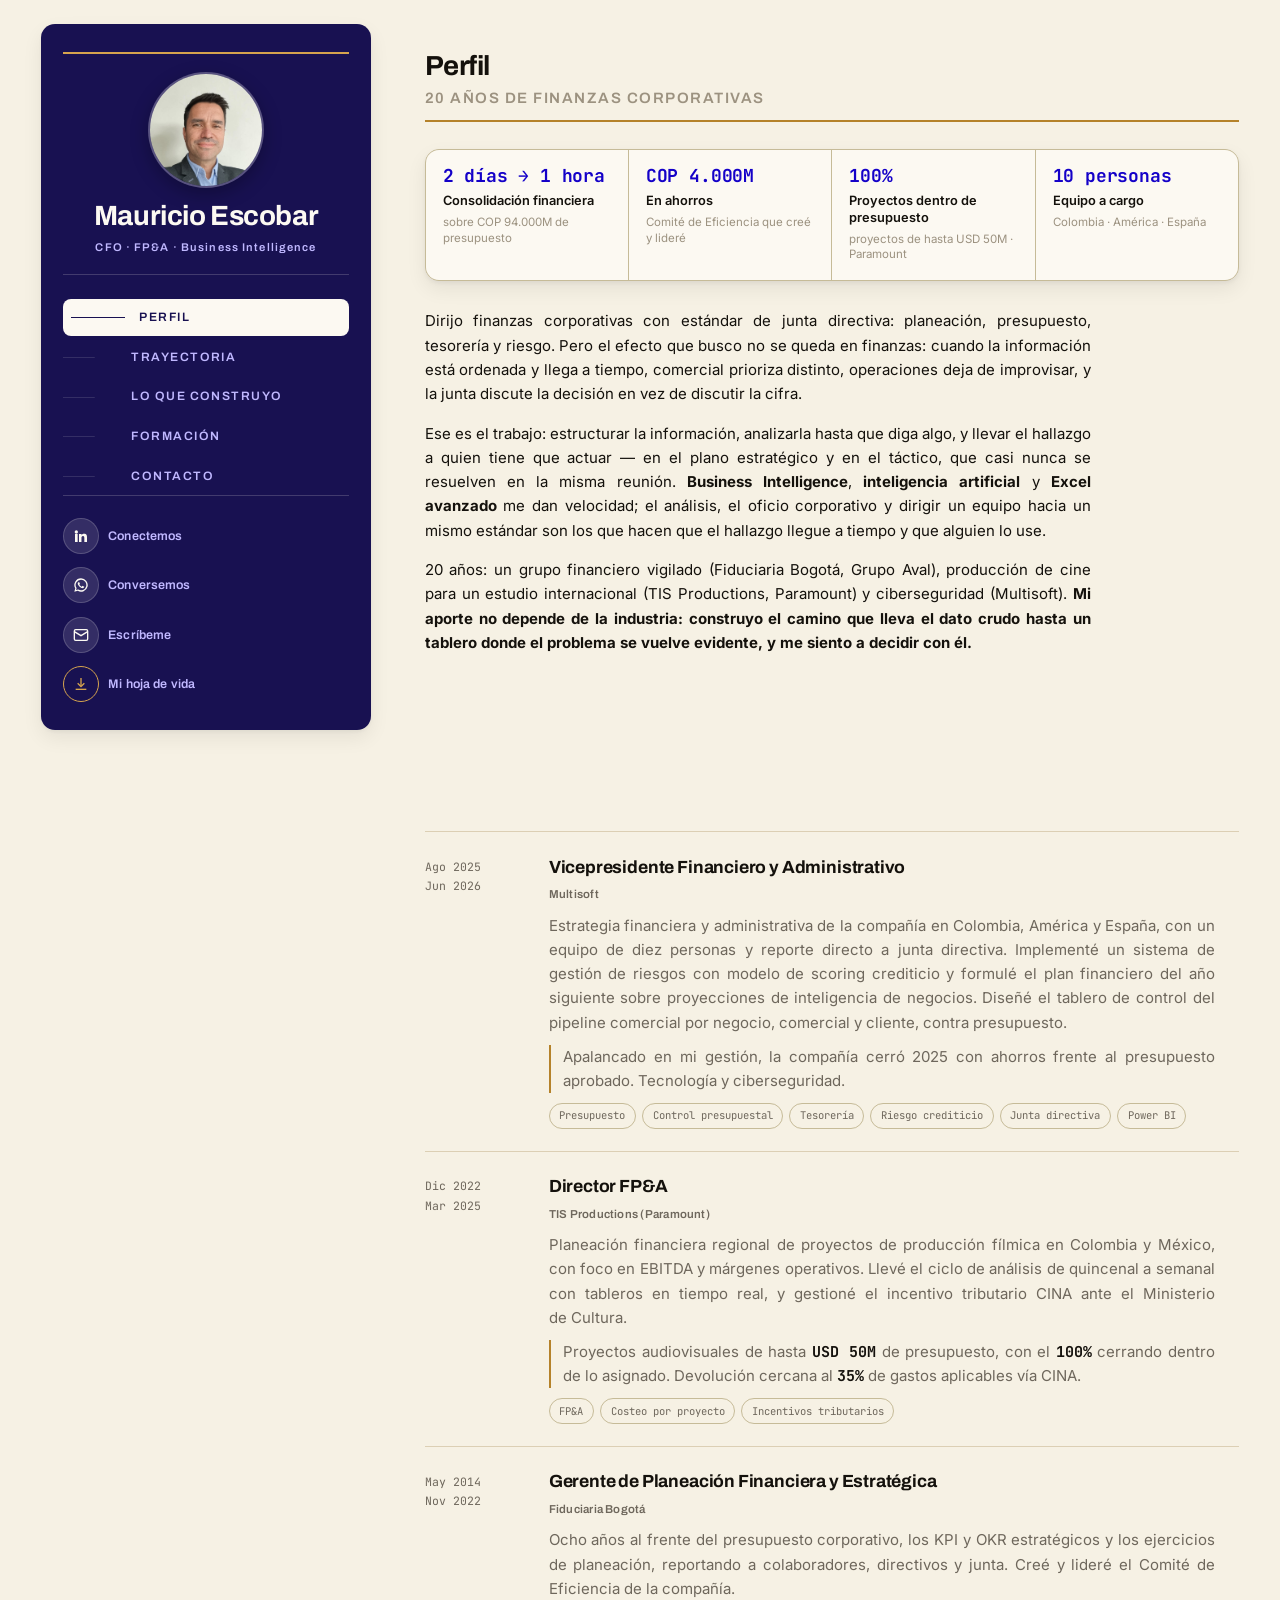
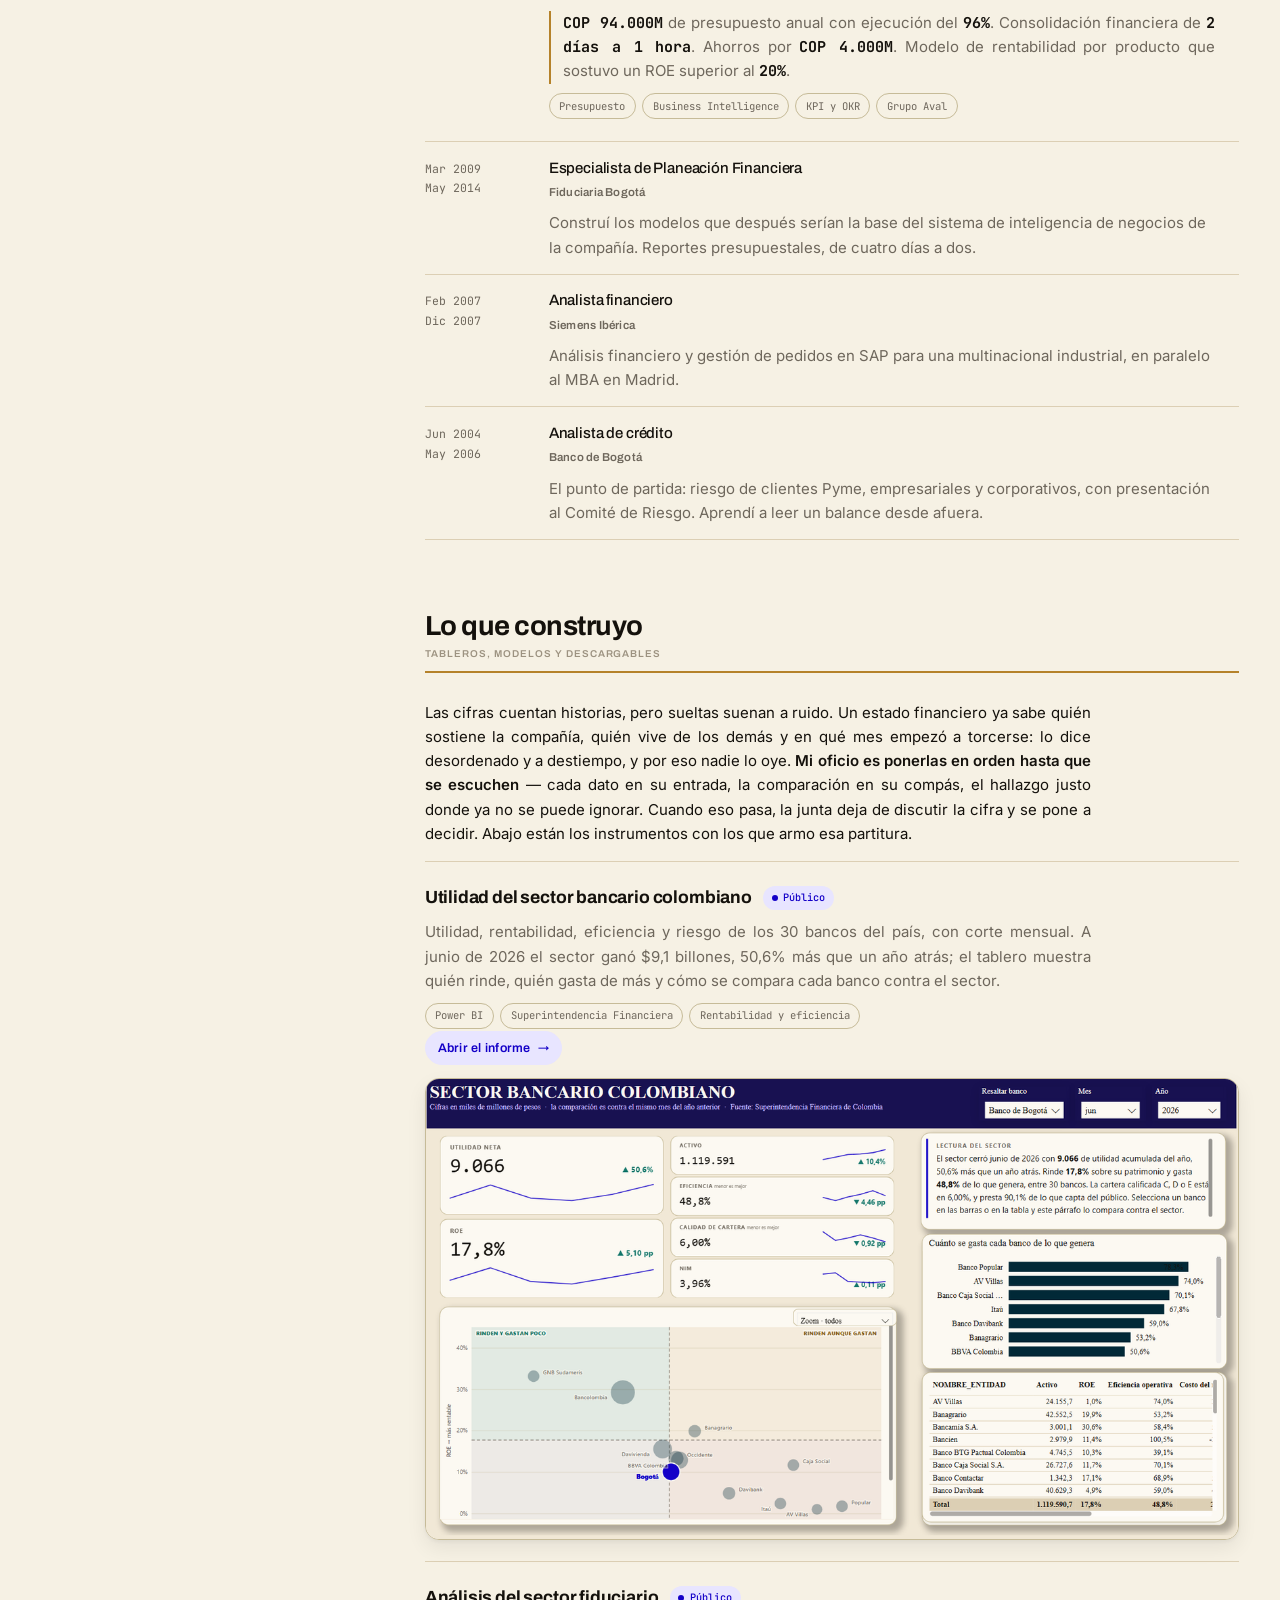
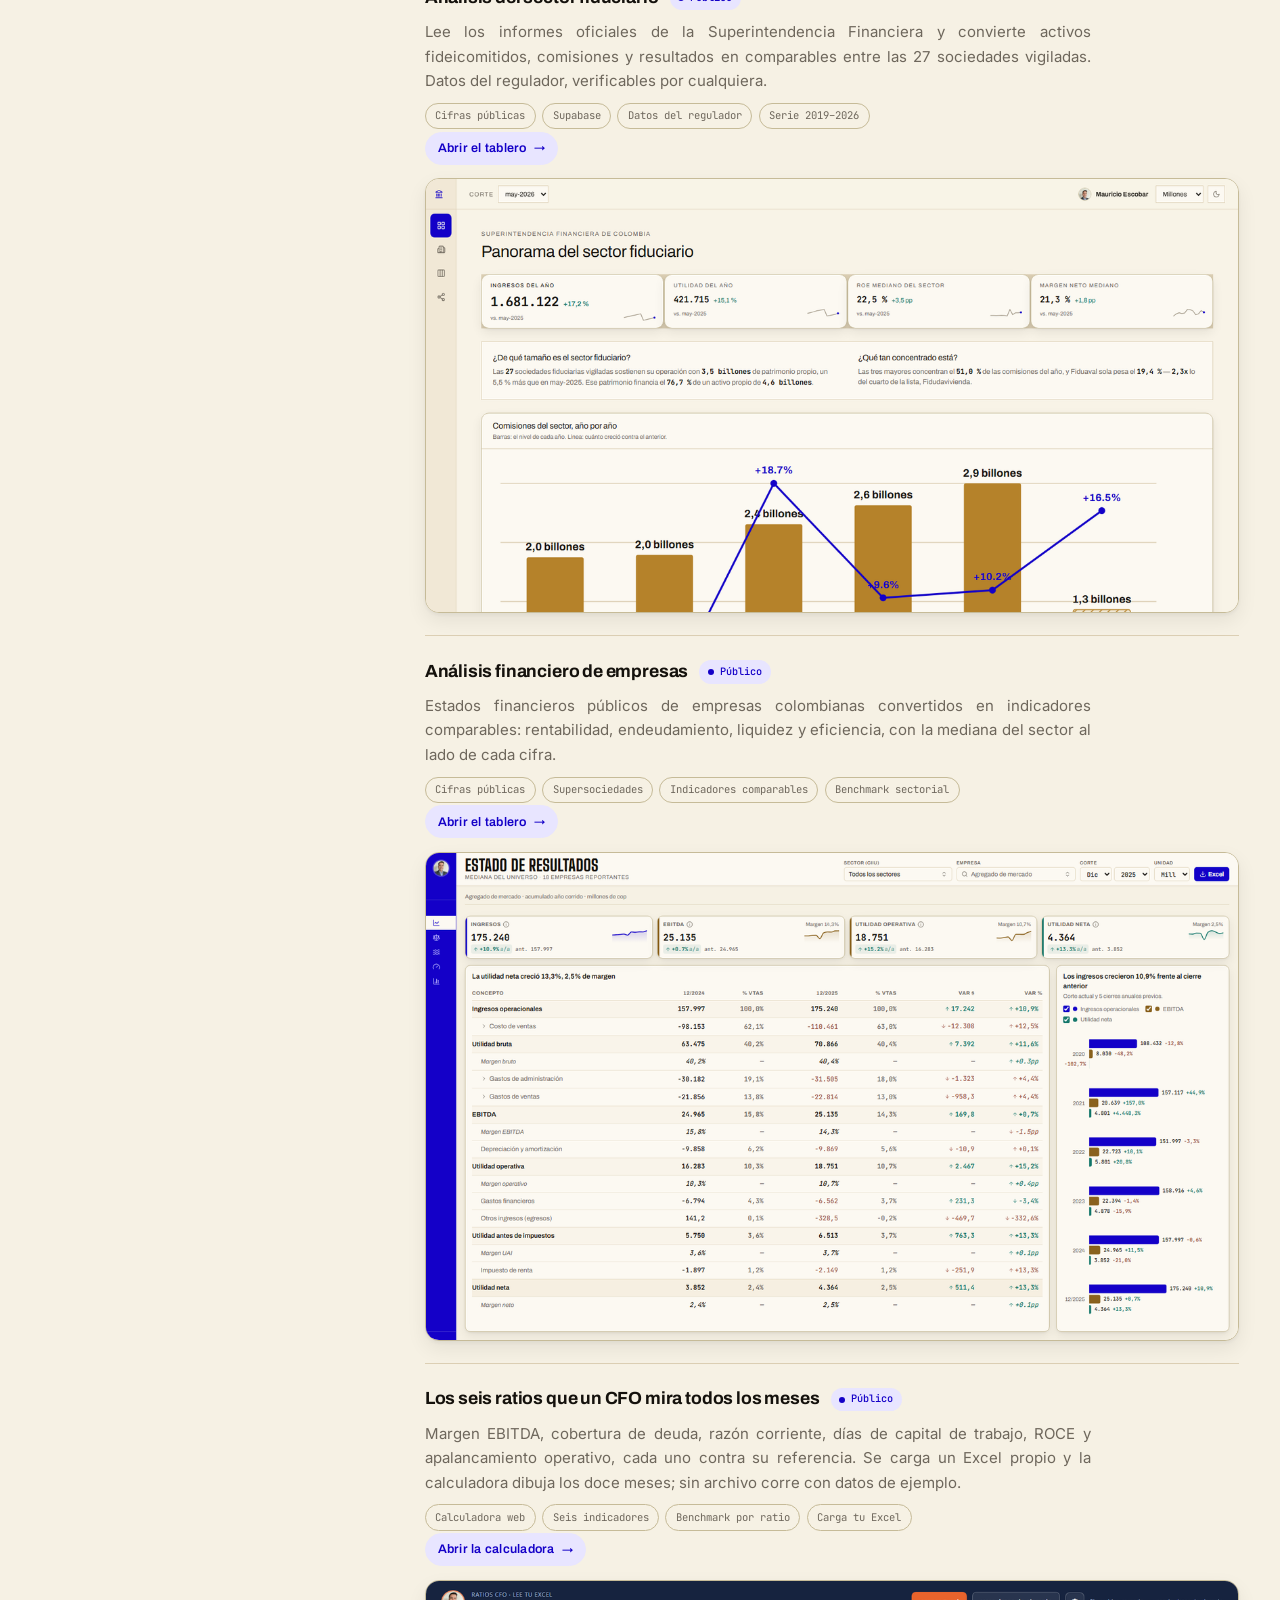
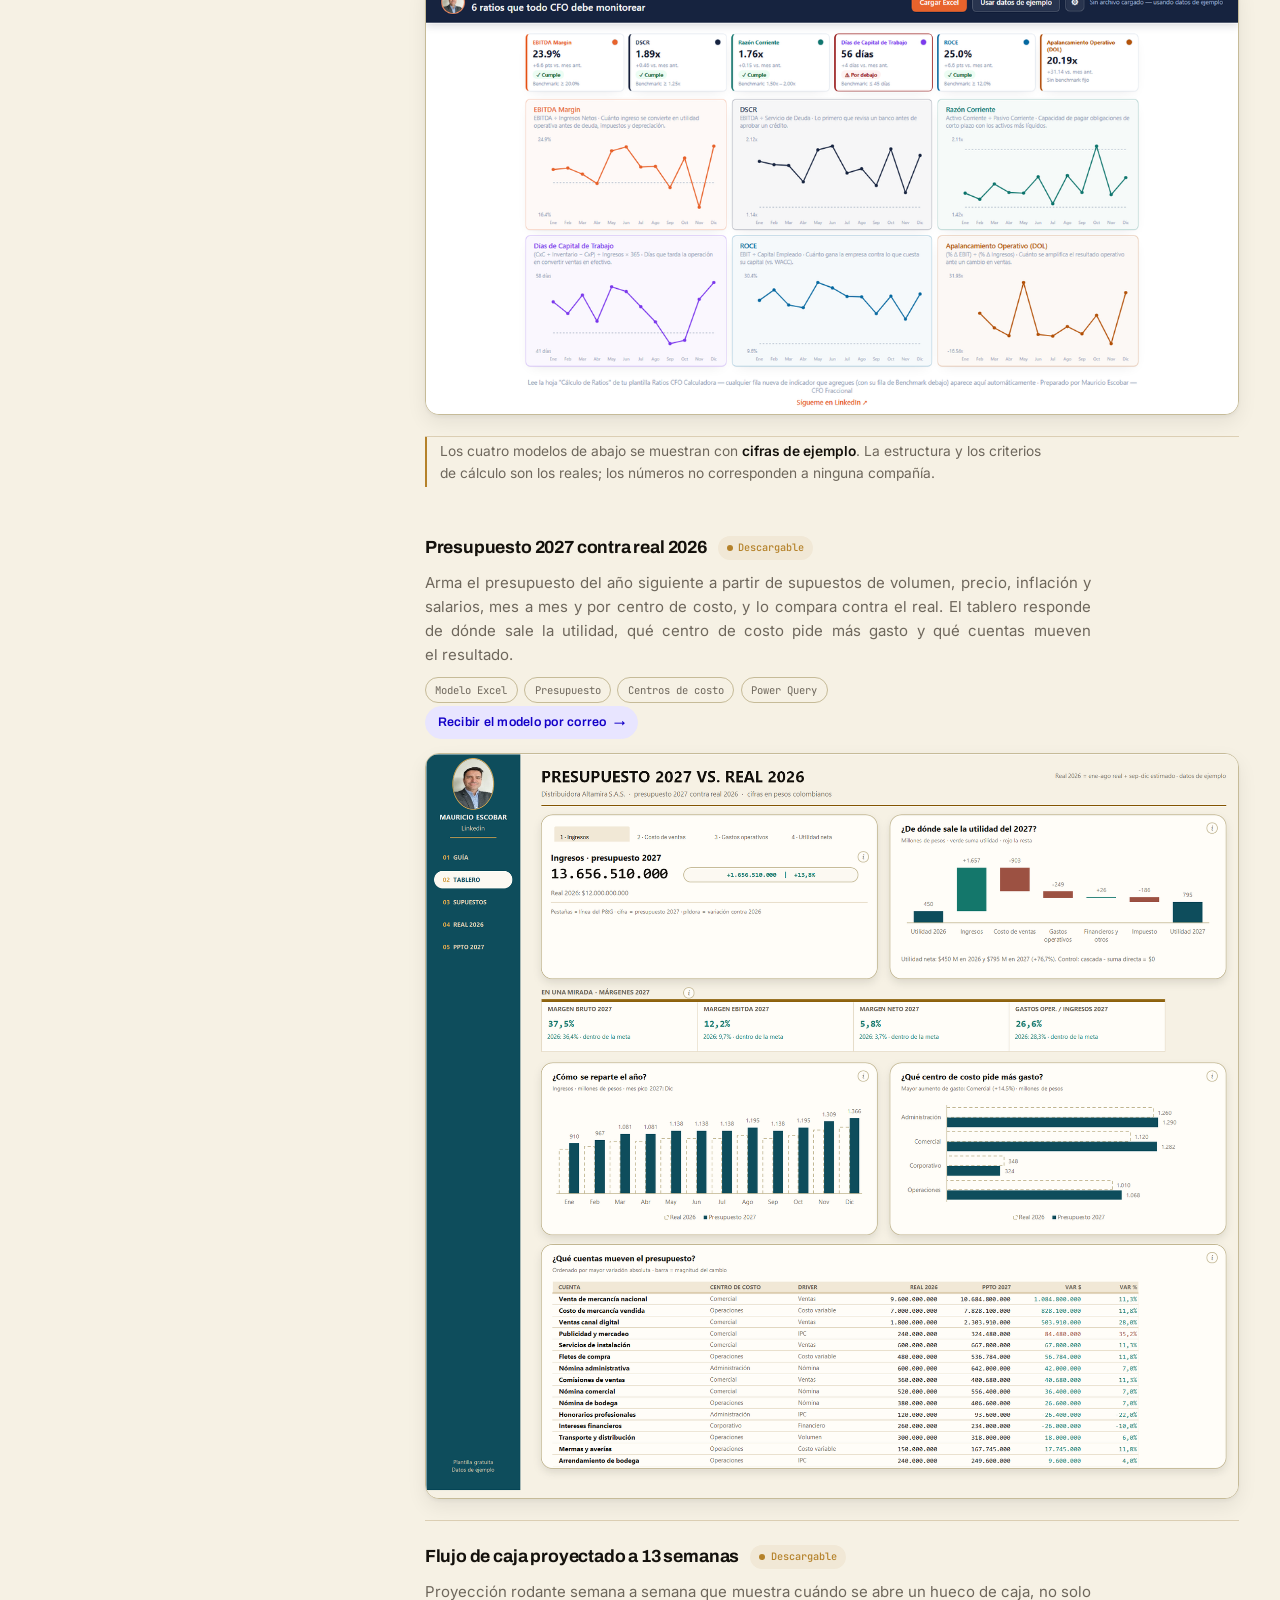
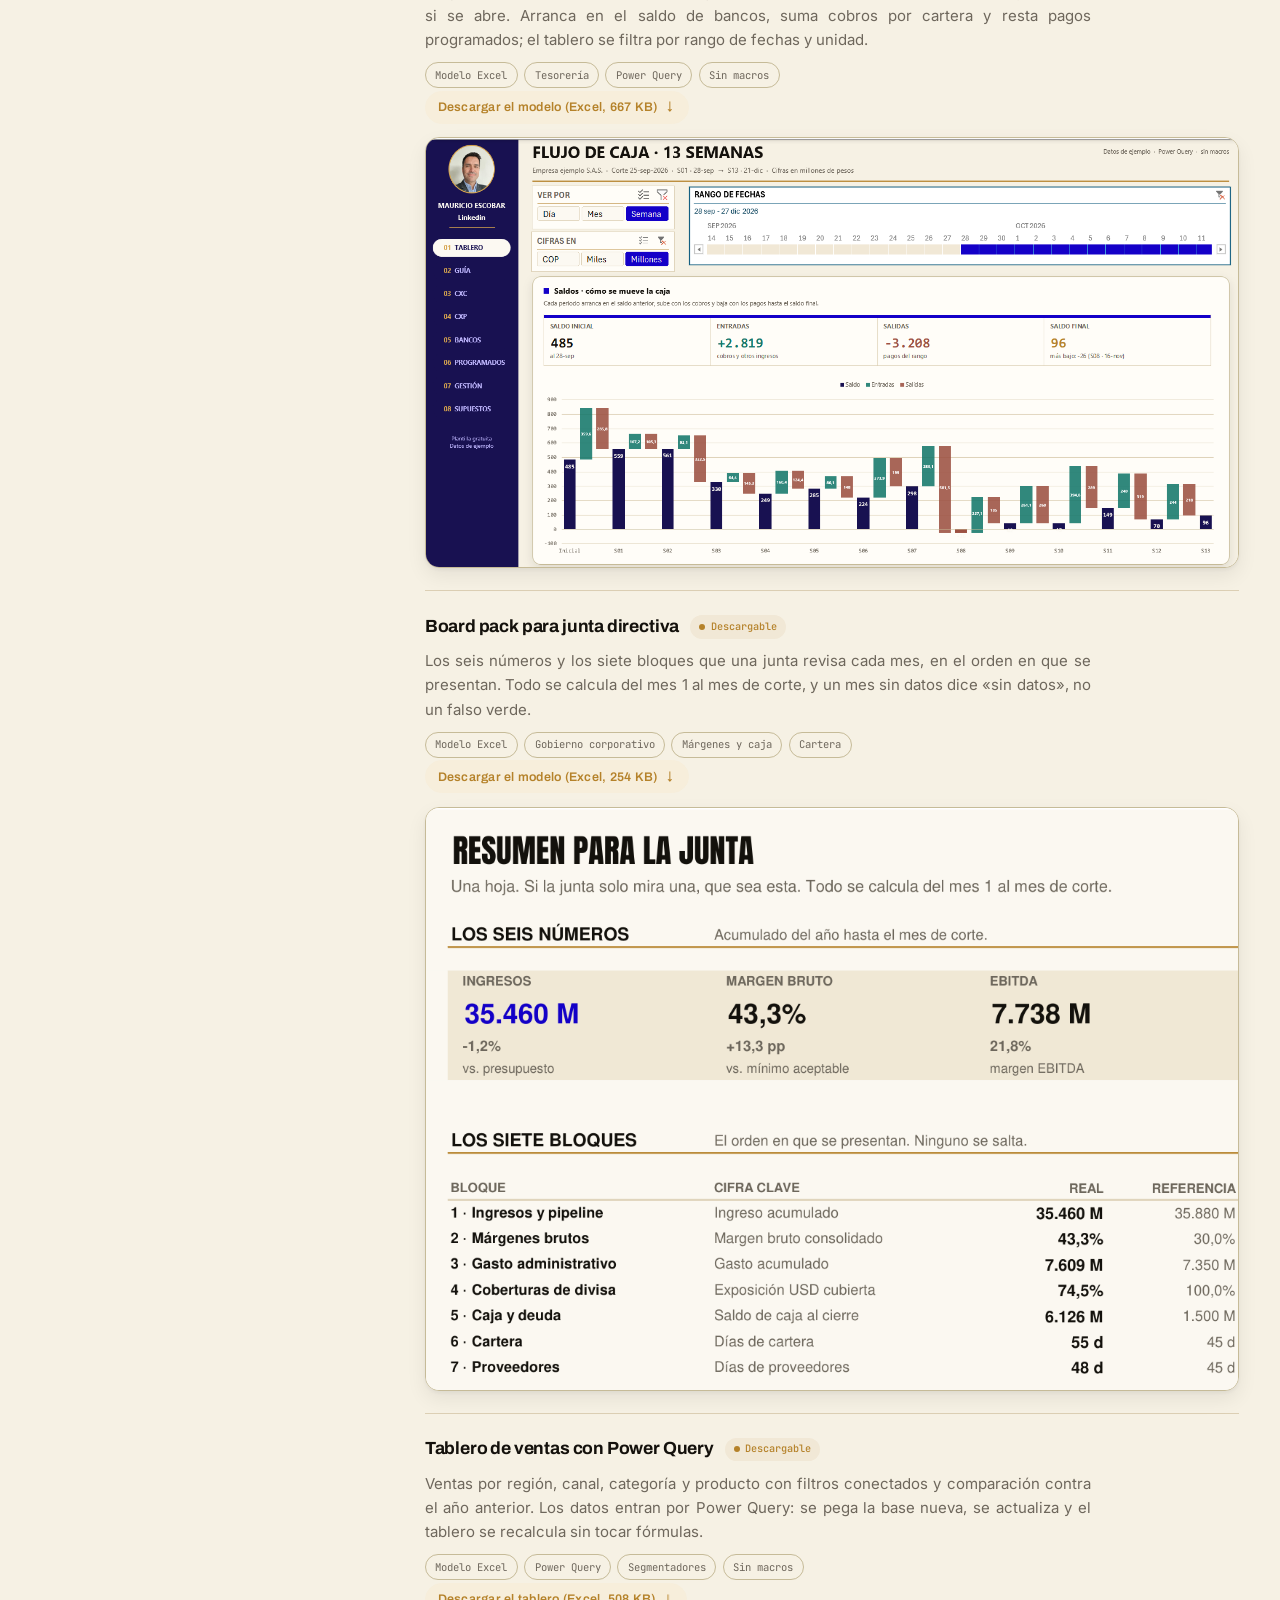
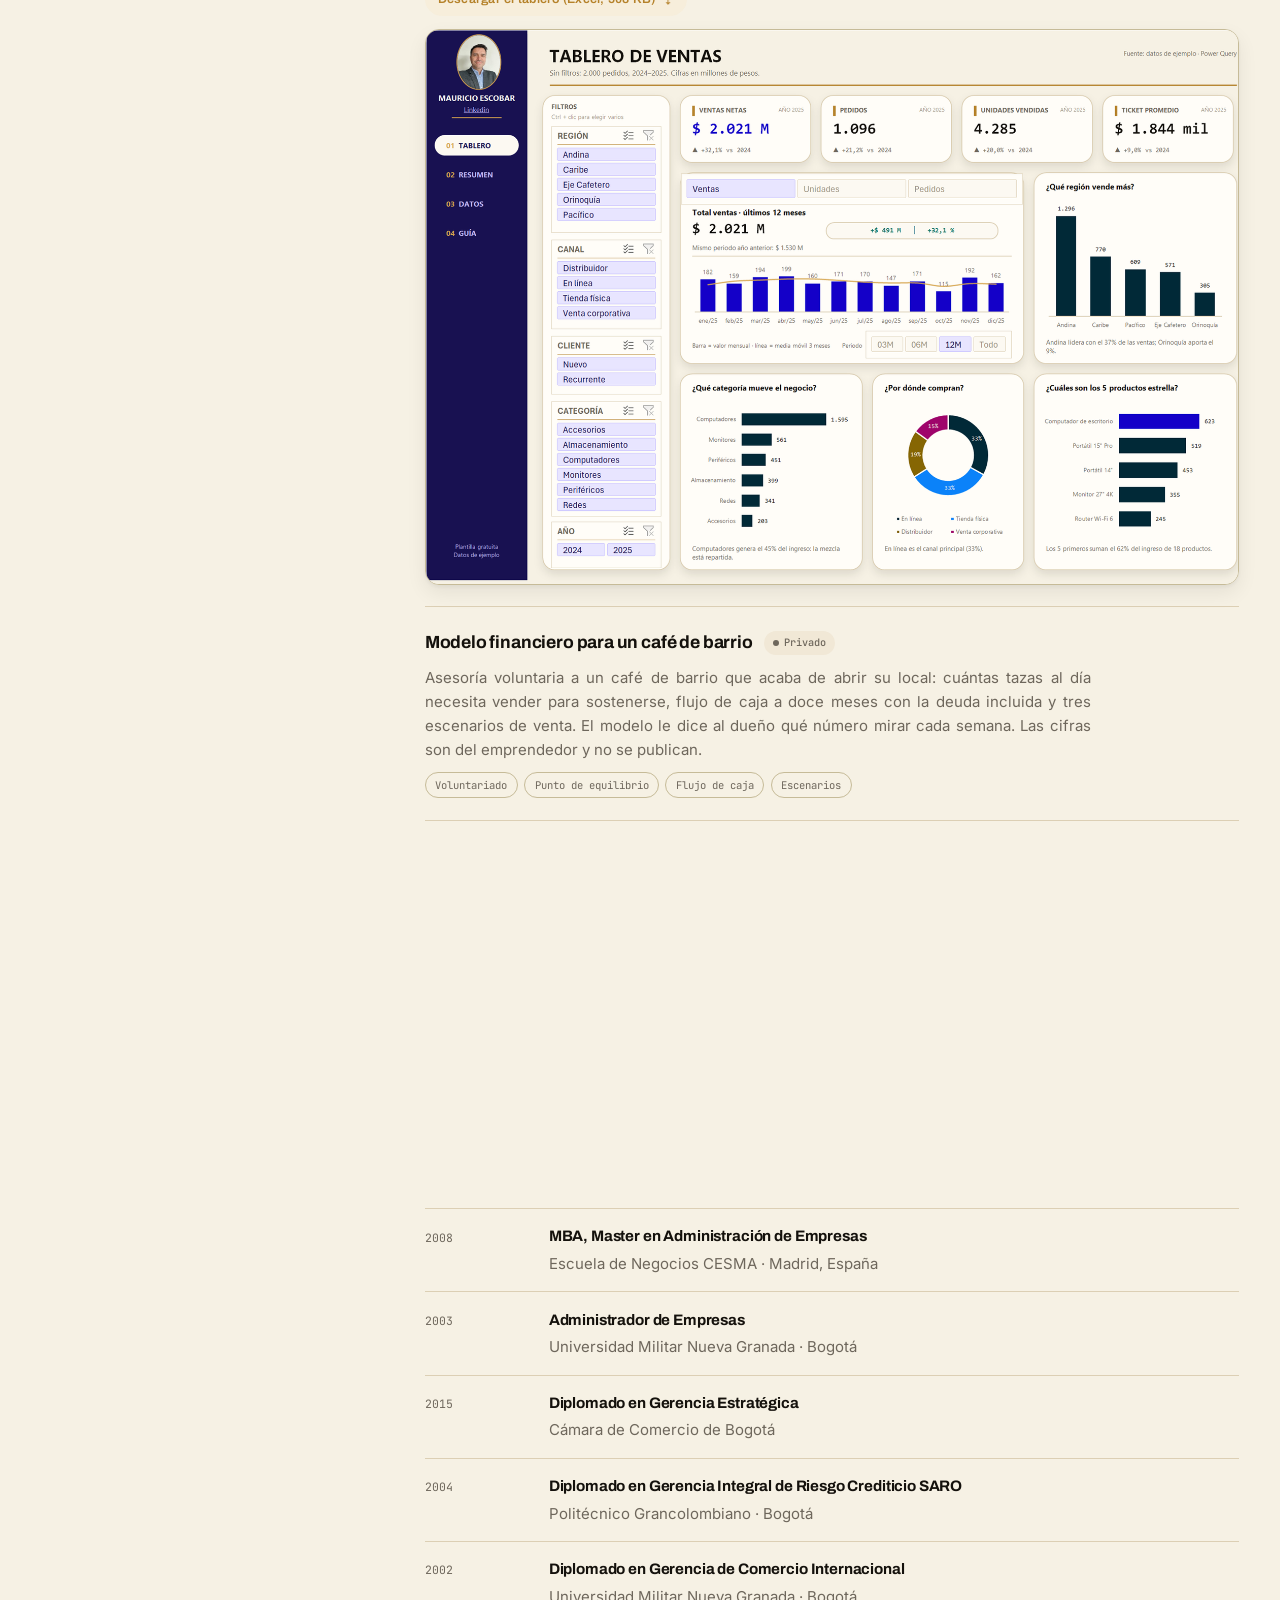
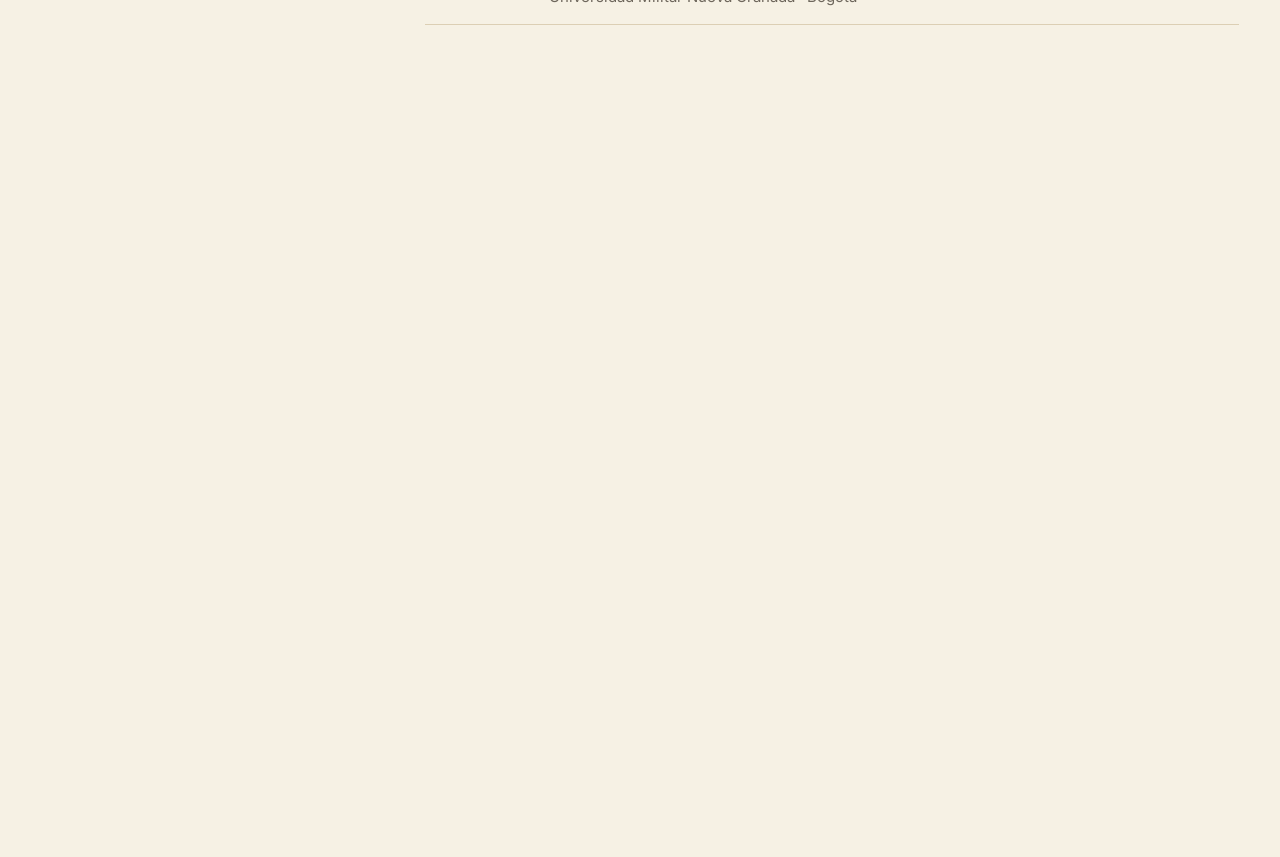
==== index.html @ 239100a0 "Publicar sitio personal Co-Authored-By: Claude Opus 5.5 <noreply@anthropic.com>" ====
<!DOCTYPE html>
<html lang="es">
<head>
<script>document.documentElement.className+=" js";</script>
<meta charset="UTF-8">
<meta name="viewport" content="width=device-width, initial-scale=1.0">
<script>
/* La landing SIEMPRE abre por el inicio. Chrome restaura la posicion de scroll
   al recargar o al volver atras, asi que un visitante que ya habia bajado
   reaparecia en Contacto creyendo que esa era la portada. Solo se respeta el
   destino cuando el propio enlace trae ancla (#trayectoria, #contacto...). */
if ('scrollRestoration' in history) history.scrollRestoration = 'manual';
if (!location.hash) window.addEventListener('load', function(){ window.scrollTo(0, 0); });
</script>
<title>Mauricio Escobar. Finanzas corporativas con estándar de junta directiva</title>
<meta name="description" content="20 años dirigiendo finanzas corporativas en Grupo Aval, Paramount y ciberseguridad. Modelos financieros y sistemas de información que hacen que el número llegue a tiempo.">

<meta property="og:title" content="Mauricio Escobar. Finanzas corporativas con estándar de junta directiva">
<meta property="og:description" content="Modelos financieros y sistemas de información que hacen que el número llegue a tiempo y se pueda creer.">
<meta property="og:image" content="assets/img/mauricio-escobar.jpg">
<meta property="og:type" content="website">

<link rel="icon" href="assets/img/favicon.svg" type="image/svg+xml">
<link rel="preconnect" href="https://fonts.googleapis.com">
<link rel="preconnect" href="https://fonts.gstatic.com" crossorigin>
<link rel="stylesheet" href="https://fonts.googleapis.com/css2?family=Archivo:wght@400;500;600;700&family=Inter:wght@400;500;600&family=JetBrains+Mono:wght@400;500;700&display=swap">
<link rel="stylesheet" href="css/home.css?v=53834d32">
</head>
<body>
<div class="shell" lang="es">

<aside class="sidebar">
  <div>
    <div class="letterhead">
      <div class="namerow">
        <div class="portrait"><img src="assets/img/mauricio-escobar.jpg" alt="Mauricio Escobar"></div>
        <div>
          <h1>Mauricio Escobar</h1>
          <p class="role">CFO · FP&amp;A · Business Intelligence</p>
        </div>
      </div>
      <p class="bio">20 años ordenando la información financiera de compañías grandes.
      Hoy la pongo al servicio de juntas que tienen que decidir.</p>
    </div>

    <nav class="jump" aria-label="Secciones">
      <ul>
        <li><a href="#perfil"><span class="rail"></span>Perfil</a></li>
        <li><a href="#trayectoria"><span class="rail"></span>Trayectoria</a></li>
        <li><a href="#construyo"><span class="rail"></span>Lo que construyo</a></li>
        <li><a href="#formacion"><span class="rail"></span>Formación</a></li>
        <li><a href="#contacto"><span class="rail"></span>Contacto</a></li>
      </ul>
    </nav>
  </div>

  <div class="actions">
    <div class="actions-row">
      <a class="act" href="https://www.linkedin.com/in/mauricio-escobar-bernales/" target="_blank" rel="noopener">
        <span class="ic"><svg viewBox="0 0 24 24" fill="currentColor" aria-hidden="true"><path d="M4.98 3.5a2.5 2.5 0 1 1 0 5 2.5 2.5 0 0 1 0-5zM3 9h4v12H3zM9 9h3.8v1.7h.05c.53-.95 1.83-1.95 3.76-1.95C20.6 8.75 21 11.2 21 14.4V21h-4v-5.9c0-1.4-.03-3.2-2-3.2s-2.3 1.5-2.3 3.1V21H9z"/></svg></span>
        Conectemos
      </a>
      <a class="act" href="https://wa.me/573005422702?text=Hola%20Mauricio%2C%20vi%20tu%20sitio%20y%20quiero%20conversar" target="_blank" rel="noopener">
        <span class="ic"><svg viewBox="0 0 24 24" fill="currentColor" aria-hidden="true"><path d="M12 2a10 10 0 0 0-8.6 15.05L2 22l5.1-1.33A10 10 0 1 0 12 2zm0 2a8 8 0 1 1-4.1 14.86l-.3-.18-3 .78.8-2.92-.2-.31A8 8 0 0 1 12 4zm4.3 10.1c-.24-.12-1.4-.7-1.62-.78-.22-.08-.38-.12-.54.12s-.62.78-.76.94-.28.18-.52.06a6.5 6.5 0 0 1-1.92-1.18 7.2 7.2 0 0 1-1.32-1.65c-.14-.24 0-.37.1-.49s.24-.28.36-.42a1.6 1.6 0 0 0 .24-.4.44.44 0 0 0 0-.42c-.06-.12-.54-1.3-.74-1.78s-.4-.4-.54-.41h-.46a.88.88 0 0 0-.64.3 2.68 2.68 0 0 0-.84 2 4.66 4.66 0 0 0 .98 2.46 10.66 10.66 0 0 0 4.08 3.6c.57.25 1.02.4 1.37.5a3.28 3.28 0 0 0 1.5.1 2.46 2.46 0 0 0 1.6-1.14 2 2 0 0 0 .14-1.13c-.06-.1-.22-.16-.46-.28z"/></svg></span>
        Conversemos
      </a>
      <a class="act" href="mailto:hugomauricioescobar@gmail.com">
        <span class="ic"><svg viewBox="0 0 24 24" fill="none" stroke="currentColor" stroke-width="2" aria-hidden="true"><rect x="2" y="4" width="20" height="16" rx="2"/><path d="m2 7 10 6 10-6"/></svg></span>
        Escríbeme
      </a>
      <a class="act act-cv" href="assets/Mauricio-Escobar-Bernales-CV.pdf" download>
        <span class="ic"><svg viewBox="0 0 24 24" fill="none" stroke="currentColor" stroke-width="2" aria-hidden="true"><path d="M12 3v12"/><path d="m7 11 5 5 5-5"/><path d="M4 20h16"/></svg></span>
        Mi hoja de vida
      </a>
    </div>
  </div>
</aside>

<main>

<section id="perfil">
  <div class="sec-head">
    <div class="sec-texto"><h2>Perfil</h2><p class="sec-sub">20 años de finanzas corporativas</p></div>
  </div>
  <div class="figures">
    <div><b>2 días → 1 hora</b><span>Consolidación financiera</span><em>sobre COP 94.000M de presupuesto</em></div>
    <div><b>COP 4.000M</b><span>En ahorros</span><em>Comité de Eficiencia que creé y lideré</em></div>
    <div><b>100%</b><span>Proyectos dentro de presupuesto</span><em>proyectos de hasta USD 50M · Paramount</em></div>
    <div><b>10 personas</b><span>Equipo a cargo</span><em>Colombia · América · España</em></div>
  </div>
  <p class="lede">Dirijo finanzas corporativas con estándar de junta directiva: planeación, presupuesto,
  tesorería y riesgo. Pero el efecto que busco no se queda en finanzas: cuando la información está
  ordenada y llega a tiempo, comercial prioriza distinto, operaciones deja de improvisar, y la junta
  discute la decisión en vez de discutir la cifra.</p>
  <p>Ese es el trabajo: estructurar la información, analizarla hasta que diga algo, y llevar el
  hallazgo a quien tiene que actuar — en el plano estratégico y en el táctico, que casi nunca se
  resuelven en la misma reunión. <strong>Business Intelligence</strong>, <strong>inteligencia
  artificial</strong> y <strong>Excel avanzado</strong> me dan velocidad; el análisis, el oficio
  corporativo y dirigir un equipo hacia un mismo estándar son los que hacen que el hallazgo llegue a
  tiempo y que alguien lo use.</p>
  <p>20 años: un grupo financiero vigilado (Fiduciaria Bogotá, Grupo Aval), producción de
  cine para un estudio internacional (TIS Productions, Paramount) y ciberseguridad (Multisoft).
  <strong>Mi aporte no depende de la industria: construyo el camino que lleva el dato crudo hasta un
  tablero donde el problema se vuelve evidente, y me siento a decidir con él.</strong></p>
</section>

<section id="trayectoria">
  <div class="sec-head">
    <div class="sec-texto"><h2>Trayectoria</h2><p class="sec-sub">De analista de crédito a vicepresidente</p></div>
  </div>
  <div class="ledger">

    <div class="row">
      <div class="when">Ago 2025<br>Jun 2026</div>
      <div>
        <h3>Vicepresidente Financiero y Administrativo</h3>
        <p class="org">Multisoft</p>
        <p>Estrategia financiera y administrativa de la compañía en Colombia, América y España, con un
        equipo de diez personas y reporte directo a junta directiva. Implementé un sistema de gestión de
        riesgos con modelo de scoring crediticio y formulé el plan financiero del año siguiente sobre
        proyecciones de inteligencia de negocios. Diseñé el tablero de control del pipeline comercial
        por negocio, comercial y cliente, contra presupuesto.</p>
        <p class="win">Apalancado en mi gestión, la compañía cerró 2025 con ahorros frente al presupuesto
        aprobado. Tecnología y ciberseguridad.</p>
        <div class="tags"><span class="tag">Presupuesto</span><span class="tag">Control presupuestal</span><span class="tag">Tesorería</span><span class="tag">Riesgo crediticio</span><span class="tag">Junta directiva</span><span class="tag">Power BI</span></div>
      </div>
    </div>

    <div class="row">
      <div class="when">Dic 2022<br>Mar 2025</div>
      <div>
        <h3>Director FP&amp;A</h3>
        <p class="org">TIS Productions (Paramount)</p>
        <p>Planeación financiera regional de proyectos de producción fílmica en Colombia y México, con foco
        en EBITDA y márgenes operativos. Llevé el ciclo de análisis de quincenal a semanal con tableros en
        tiempo real, y gestioné el incentivo tributario CINA ante el Ministerio de Cultura.</p>
        <p class="win">Proyectos audiovisuales de hasta <b>USD 50M</b> de presupuesto, con el <b>100%</b>
        cerrando dentro de lo asignado. Devolución cercana al <b>35%</b> de gastos aplicables vía CINA.</p>
        <div class="tags"><span class="tag">FP&amp;A</span><span class="tag">Costeo por proyecto</span><span class="tag">Incentivos tributarios</span></div>
      </div>
    </div>

    <div class="row">
      <div class="when">May 2014<br>Nov 2022</div>
      <div>
        <h3>Gerente de Planeación Financiera y Estratégica</h3>
        <p class="org">Fiduciaria Bogotá</p>
        <p>Ocho años al frente del presupuesto corporativo, los KPI y OKR estratégicos y los ejercicios de
        planeación, reportando a colaboradores, directivos y junta. Creé y lideré el Comité de Eficiencia
        de la compañía.</p>
        <p class="win"><b>COP 94.000M</b> de presupuesto anual con ejecución del <b>96%</b>. Consolidación
        financiera de <b>2 días a 1 hora</b>. Ahorros por <b>COP 4.000M</b>. Modelo de rentabilidad por
        producto que sostuvo un ROE superior al <b>20%</b>.</p>
        <div class="tags"><span class="tag">Presupuesto</span><span class="tag">Business Intelligence</span><span class="tag">KPI y OKR</span><span class="tag">Grupo Aval</span></div>
      </div>
    </div>

    <div class="row row-brief">
      <div class="when">Mar 2009<br>May 2014</div>
      <div>
        <h3>Especialista de Planeación Financiera</h3>
        <p class="org">Fiduciaria Bogotá</p>
        <p>Construí los modelos que después serían la base del sistema de inteligencia de negocios de
        la compañía. Reportes presupuestales, de cuatro días a dos.</p>
      </div>
    </div>

    <div class="row row-brief">
      <div class="when">Feb 2007<br>Dic 2007</div>
      <div>
        <h3>Analista financiero</h3>
        <p class="org">Siemens Ibérica</p>
        <p>Análisis financiero y gestión de pedidos en SAP para una multinacional industrial, en
        paralelo al MBA en Madrid.</p>
      </div>
    </div>

    <div class="row row-brief">
      <div class="when">Jun 2004<br>May 2006</div>
      <div>
        <h3>Analista de crédito</h3>
        <p class="org">Banco de Bogotá</p>
        <p>El punto de partida: riesgo de clientes Pyme, empresariales y corporativos, con presentación
        al Comité de Riesgo. Aprendí a leer un balance desde afuera.</p>
      </div>
    </div>

  </div>
</section>

<section id="construyo">
  <div class="sec-head">
    <div class="sec-texto"><h2>Lo que construyo</h2><p class="sec-sub">Tableros, modelos y descargables</p></div>
  </div>
  <p class="lede">Las cifras cuentan historias, pero sueltas suenan a ruido. Un estado financiero ya sabe quién sostiene la compañía, quién vive de los demás y en qué mes empezó a torcerse: lo dice desordenado y a destiempo, y por eso nadie lo oye. <strong>Mi oficio es ponerlas en orden hasta que se escuchen</strong> — cada dato en su entrada, la comparación en su compás, el hallazgo justo donde ya no se puede ignorar. Cuando eso pasa, la junta deja de discutir la cifra y se pone a decidir. Abajo están los instrumentos con los que armo esa partitura.</p>
  <div class="ledger">

    <div class="row row-pieza">
      <div>
        <div class="head-line"><h3>Utilidad del sector bancario colombiano</h3><span class="chip chip-pub">Público</span></div>
        <p>Utilidad, rentabilidad, eficiencia y riesgo de los 30 bancos del país, con corte mensual. A junio de 2026 el sector ganó $9,1 billones, 50,6% más que un año atrás; el tablero muestra quién rinde, quién gasta de más y cómo se compara cada banco contra el sector.</p>
        <div class="tags"><span class="tag">Power BI</span><span class="tag">Superintendencia Financiera</span><span class="tag">Rentabilidad y eficiencia</span></div>
        <a class="abrir" href="https://app.powerbi.com/view?r=eyJrIjoiNDkyMWVmMmUtMjRiNy00Yjc5LWFiZDktYTc0ODIxMDdlMDczIiwidCI6ImQ2NDZkM2E4LTdiMTUtNGI1My05ZDkyLTk4MTVmZDYyNzAyYyIsImMiOjR9&amp;pageName=MEBPortada" target="_blank" rel="noopener">Abrir el informe<span class="flecha" aria-hidden="true">→</span></a>
        <div class="thumb thumb-full"><img src="assets/img/modelos/05-powerbi-bancos-jun2026.png" alt="Informe del sector bancario a junio de 2026: utilidad, ROE, eficiencia, calidad de cartera y cuadrante de rentabilidad contra eficiencia por banco" loading="lazy"></div>
              </div>
    </div>
    <div class="row row-pieza">
      <div>
        <div class="head-line"><h3>Análisis del sector fiduciario</h3><span class="chip chip-pub">Público</span></div>
        <p>Lee los informes oficiales de la Superintendencia Financiera y convierte activos fideicomitidos, comisiones y resultados en comparables entre las 27 sociedades vigiladas. Datos del regulador, verificables por cualquiera.</p>
        <div class="tags"><span class="tag tag-tipo">Cifras públicas</span><span class="tag">Supabase</span><span class="tag">Datos del regulador</span><span class="tag">Serie 2019–2026</span></div>
        <a class="abrir" href="https://mauito-fiduciaria-insight.hugomauricioescobar.workers.dev/" target="_blank" rel="noopener">Abrir el tablero<span class="flecha" aria-hidden="true">→</span></a>
        <div class="thumb thumb-full"><img src="assets/img/modelos/06-fiduciarias.png" alt="Panorama del sector fiduciario: ingresos, utilidad, ROE y comisiones año por año" loading="lazy"></div>
              </div>
    </div>
    <div class="row row-pieza">
      <div>
        <div class="head-line"><h3>Análisis financiero de empresas</h3><span class="chip chip-pub">Público</span></div>
        <p>Estados financieros públicos de empresas colombianas convertidos en indicadores comparables: rentabilidad, endeudamiento, liquidez y eficiencia, con la mediana del sector al lado de cada cifra.</p>
        <div class="tags"><span class="tag tag-tipo">Cifras públicas</span><span class="tag">Supersociedades</span><span class="tag">Indicadores comparables</span><span class="tag">Benchmark sectorial</span></div>
        <a class="abrir" href="https://mauito-financial-compass.hugomauricioescobar.workers.dev/" target="_blank" rel="noopener">Abrir el tablero<span class="flecha" aria-hidden="true">→</span></a>
        <div class="thumb thumb-full"><img src="assets/img/modelos/07-supersociedades.png" alt="Estado de resultados comparado contra el cierre anterior, con la mediana del sector" loading="lazy"></div>
              </div>
    </div>
    <div class="row row-pieza">
      <div>
        <div class="head-line"><h3>Los seis ratios que un CFO mira todos los meses</h3><span class="chip chip-pub">Público</span></div>
        <p>Margen EBITDA, cobertura de deuda, razón corriente, días de capital de trabajo, ROCE y apalancamiento operativo, cada uno contra su referencia. Se carga un Excel propio y la calculadora dibuja los doce meses; sin archivo corre con datos de ejemplo.</p>
        <div class="tags"><span class="tag tag-tipo">Calculadora web</span><span class="tag">Seis indicadores</span><span class="tag">Benchmark por ratio</span><span class="tag">Carga tu Excel</span></div>
        <a class="abrir" href="https://claude.ai/code/artifact/e2f0d86e-1b66-40ca-a56c-419872c2c313" target="_blank" rel="noopener">Abrir la calculadora<span class="flecha" aria-hidden="true">→</span></a>
        <div class="thumb thumb-full"><img src="assets/img/modelos/08-ratios-cfo.png" alt="Calculadora de seis ratios CFO con tarjeta, benchmark y serie mensual de cada indicador" loading="lazy"></div>
              </div>
    </div>

    <p class="nota-datos">Los cuatro modelos de abajo se muestran con <strong>cifras de ejemplo</strong>. La estructura y los criterios de cálculo son los reales; los números no corresponden a ninguna compañía.</p>
    <div class="row row-pieza">
      <div>
        <div class="head-line"><h3>Presupuesto 2027 contra real 2026</h3><span class="chip chip-mod">Descargable</span></div>
        <p>Arma el presupuesto del año siguiente a partir de supuestos de volumen, precio, inflación y salarios, mes a mes y por centro de costo, y lo compara contra el real. El tablero responde de dónde sale la utilidad, qué centro de costo pide más gasto y qué cuentas mueven el resultado.</p>
        <div class="tags"><span class="tag tag-tipo">Modelo Excel</span><span class="tag">Presupuesto</span><span class="tag">Centros de costo</span><span class="tag">Power Query</span></div>
        <a class="abrir" href="https://mauricio-escobar-ebiy42.subscribepage.io" target="_blank" rel="noopener">Recibir el modelo por correo<span class="flecha" aria-hidden="true">→</span></a>
        <div class="thumb thumb-full"><img src="assets/img/modelos/11-ppto-2027.png" alt="Tablero del presupuesto 2027 contra el real 2026: ingresos, cascada de utilidad, márgenes, reparto mensual, gasto por centro de costo y cuentas que más varían" loading="lazy"></div>
      </div>
    </div>
    <div class="row row-pieza">
      <div>
        <div class="head-line"><h3>Flujo de caja proyectado a 13 semanas</h3><span class="chip chip-mod">Descargable</span></div>
        <p>Proyección rodante semana a semana que muestra cuándo se abre un hueco de caja, no solo si se abre. Arranca en el saldo de bancos, suma cobros por cartera y resta pagos programados; el tablero se filtra por rango de fechas y unidad.</p>
        <div class="tags"><span class="tag tag-tipo">Modelo Excel</span><span class="tag">Tesorería</span><span class="tag">Power Query</span><span class="tag">Sin macros</span></div>
        <a class="abrir" href="assets/Flujo-de-caja-13-semanas-MEB.xlsx" download>Descargar el modelo (Excel, 667 KB)<span class="flecha" aria-hidden="true">→</span></a>
        <div class="thumb thumb-full"><img src="assets/img/modelos/03-flujo-13-semanas-v2.png" alt="Tablero del flujo de caja a 13 semanas: saldo inicial, entradas, salidas y cascada semanal del saldo" loading="lazy"></div>
      </div>
    </div>
    <div class="row row-pieza">
      <div>
        <div class="head-line"><h3>Board pack para junta directiva</h3><span class="chip chip-mod">Descargable</span></div>
        <p>Los seis números y los siete bloques que una junta revisa cada mes, en el orden en que se presentan. Todo se calcula del mes 1 al mes de corte, y un mes sin datos dice «sin datos», no un falso verde.</p>
        <div class="tags"><span class="tag tag-tipo">Modelo Excel</span><span class="tag">Gobierno corporativo</span><span class="tag">Márgenes y caja</span><span class="tag">Cartera</span></div>
        <a class="abrir" href="assets/BOARD-PACK-JUNTA-MEB.xlsx" download>Descargar el modelo (Excel, 254 KB)<span class="flecha" aria-hidden="true">→</span></a>
        <div class="thumb thumb-full"><img src="assets/img/modelos/09-board-pack.png" alt="Resumen para la junta: ingresos, margen bruto, EBITDA y los siete bloques con real contra referencia" loading="lazy"></div>
      </div>
    </div>
    <div class="row row-pieza">
      <div>
        <div class="head-line"><h3>Tablero de ventas con Power Query</h3><span class="chip chip-mod">Descargable</span></div>
        <p>Ventas por región, canal, categoría y producto con filtros conectados y comparación contra el año anterior. Los datos entran por Power Query: se pega la base nueva, se actualiza y el tablero se recalcula sin tocar fórmulas.</p>
        <div class="tags"><span class="tag tag-tipo">Modelo Excel</span><span class="tag">Power Query</span><span class="tag">Segmentadores</span><span class="tag">Sin macros</span></div>
        <a class="abrir" href="assets/TABLERO-VENTAS-POWERQUERY-MEB.xlsx" download>Descargar el tablero (Excel, 508 KB)<span class="flecha" aria-hidden="true">→</span></a>
        <div class="thumb thumb-full"><img src="assets/img/modelos/10-tablero-ventas.png" alt="Tablero de ventas: indicadores del año, ventas mensuales, ventas por región, categoría, canal y productos principales" loading="lazy"></div>
      </div>
    </div>

    <div class="row row-pieza">
      <div>
        <div class="head-line"><h3>Modelo financiero para un café de barrio</h3><span class="chip chip-priv">Privado</span></div>
        <p>Asesoría voluntaria a un café de barrio que acaba de abrir su local: cuántas tazas al día necesita vender para sostenerse, flujo de caja a doce meses con la deuda incluida y tres escenarios de venta. El modelo le dice al dueño qué número mirar cada semana. Las cifras son del emprendedor y no se publican.</p>
        <div class="tags"><span class="tag tag-tipo">Voluntariado</span><span class="tag">Punto de equilibrio</span><span class="tag">Flujo de caja</span><span class="tag">Escenarios</span></div>
      </div>
    </div>
    <div class="row row-pieza">
      <div>
        <div class="head-line"><h3>Chess Gym</h3><span class="chip chip-pub">Público</span></div>
        <p>Entrenador de aperturas de ajedrez con motor de análisis y repetición espaciada. No tiene nada que ver con finanzas: está aquí porque demuestra que lo que construyo llega a funcionar de verdad, no a quedarse en prototipo.</p>
        <div class="tags"><span class="tag tag-tipo">Fuera de finanzas</span><span class="tag">Motor de ajedrez</span><span class="tag">Repetición espaciada</span><span class="tag">React</span></div>
        <a class="abrir" href="https://chess-gym.lovable.app/" target="_blank" rel="noopener">Abrir Chess Gym<span class="flecha" aria-hidden="true">→</span></a>
              </div>
    </div>

  </div>
</section>

<section id="formacion">
  <div class="sec-head">
    <div class="sec-texto"><h2>Formación</h2><p class="sec-sub">MBA, pregrado y especializaciones</p></div>
  </div>
  <div class="edu">
    <div class="row"><div class="when">2008</div><div><h3>MBA, Master en Administración de Empresas</h3><p>Escuela de Negocios CESMA · Madrid, España</p></div></div>
    <div class="row"><div class="when">2003</div><div><h3>Administrador de Empresas</h3><p>Universidad Militar Nueva Granada · Bogotá</p></div></div>
    <div class="row"><div class="when">2015</div><div><h3>Diplomado en Gerencia Estratégica</h3><p>Cámara de Comercio de Bogotá</p></div></div>
    <div class="row"><div class="when">2004</div><div><h3>Diplomado en Gerencia Integral de Riesgo Crediticio SARO</h3><p>Politécnico Grancolombiano · Bogotá</p></div></div>
    <div class="row"><div class="when">2002</div><div><h3>Diplomado en Gerencia de Comercio Internacional</h3><p>Universidad Militar Nueva Granada · Bogotá</p></div></div>
  </div>
  <div class="skills">
    <div>
      <h4>Herramientas</h4>
      <div class="tags"><span class="tag">Excel avanzado</span><span class="tag">Power BI</span><span class="tag">Power Query</span><span class="tag">Power Apps</span><span class="tag">Power Automate</span><span class="tag">SharePoint</span><span class="tag">SAP</span></div>
    </div>
    <div>
      <h4>Áreas</h4>
      <div class="tags"><span class="tag">FP&amp;A</span><span class="tag">Presupuesto</span><span class="tag">Tesorería</span><span class="tag">Riesgo financiero</span><span class="tag">Business Intelligence</span><span class="tag">Costos y rentabilidad</span><span class="tag">Estrategia corporativa</span></div>
    </div>
    <div>
      <h4>Idiomas</h4>
      <p class="langs"><b>Español</b> nativo · <b>Inglés</b> avanzado</p>
    </div>
    <div>
      <h4>Construido con IA</h4>
      <div class="tags"><span class="tag">React</span><span class="tag">Supabase</span><span class="tag">Dashboards web</span><span class="tag">Automatizaciones</span></div>
    </div>
  </div>
</section>

<section id="contacto">
  <div class="sec-head">
    <div class="sec-texto"><h2>Contacto</h2><p class="sec-sub">Tres formas de escribirme</p></div>
  </div>
  <div class="contact-cta">
    <p>¿Hablamos de finanzas corporativas, de un modelo o de un tablero a la medida? Escríbeme por
    <a href="https://www.linkedin.com/in/mauricio-escobar-bernales/" target="_blank" rel="noopener">LinkedIn</a>,
    por <a href="mailto:hugomauricioescobar@gmail.com">correo</a> o por
    <a href="https://wa.me/573005422702?text=Hola%20Mauricio%2C%20vi%20tu%20sitio%20y%20quiero%20conversar" target="_blank" rel="noopener">WhatsApp</a>.
    La hoja de vida completa está en el botón de arriba.</p>
  </div>
  <footer>© 2026 Mauricio Escobar Bernales</footer>
</section>

</main>
</div>

<script>
(function(){
  var links = Array.prototype.slice.call(document.querySelectorAll('nav.jump a'));
  var sections = links.map(function(a){ return document.querySelector(a.getAttribute('href')); });
  function setActive(){
    var y = window.scrollY + window.innerHeight * 0.3;
    var current = 0;
    for (var i = 0; i < sections.length; i++){
      if (sections[i] && sections[i].offsetTop <= y) current = i;
    }
    /* La última sección nunca alcanza la línea del 30% porque el scroll topa
       antes. Al llegar al fondo se marca ella, que es lo que el usuario ve. */
    if (window.innerHeight + window.scrollY >= document.documentElement.scrollHeight - 2){
      current = sections.length - 1;
    }
    links.forEach(function(a, i){ a.classList.toggle('active', i === current); });
  }
  /* Sin guarda de requestAnimationFrame: si el rAF no corre (pestaña de fondo,
     panel oculto), la guarda se queda trabada y el menú deja de marcar para
     siempre. Leer seis offsetTop por evento es más barato que ese riesgo. */
  window.addEventListener('scroll', setActive, {passive:true});
  window.addEventListener('resize', setActive, {passive:true});
  setActive();
})();
</script>




<script>
/* Secuencia de modelo: avanza sola solo mientras esta a la vista, se detiene al
   pasar el mouse o al enfocar con teclado, y respeta prefers-reduced-motion.
   Si el usuario toca un boton, el automatico se apaga: manda su intencion. */
(function () {
  var quieto = matchMedia('(prefers-reduced-motion: reduce)');
  document.querySelectorAll('[data-secuencia]').forEach(function (fig) {
    var imgs  = [].slice.call(fig.querySelectorAll('.sec-lienzo img'));
    var btns  = [].slice.call(fig.querySelectorAll('.sec-pasos button'));
    if (imgs.length < 2) return;
    var i = 0, timer = null, manual = false;

    function listaImg(im) { return im.complete && im.naturalWidth > 0; }

    // Avanza al siguiente fotograma QUE YA HAYA LLEGADO. Si ninguno mas esta
    // listo, se queda donde esta y reintenta al siguiente tic: un fotograma
    // lento no puede congelar la secuencia ni mostrar un hueco en blanco.
    function siguiente() {
      for (var k = 1; k < imgs.length; k++) {
        var c = (i + k) % imgs.length;
        if (listaImg(imgs[c])) return c;
      }
      return i;
    }

    function mostrar(n) {
      i = (n + imgs.length) % imgs.length;
      imgs.forEach(function (im, k) { im.classList.toggle('is-activo', k === i); });
      btns.forEach(function (b, k) {
        b.classList.toggle('is-activo', k === i);
        b.setAttribute('aria-pressed', k === i ? 'true' : 'false');
      });
    }
    function arrancar() {
      if (timer || manual || quieto.matches) return;
      timer = setInterval(function () { mostrar(siguiente()); }, 2600);
    }
    function parar() { clearInterval(timer); timer = null; }

    btns.forEach(function (b, k) {
      b.addEventListener('click', function () { manual = true; parar(); mostrar(k); });
    });
    fig.addEventListener('mouseenter', parar);
    fig.addEventListener('mouseleave', arrancar);
    fig.addEventListener('focusin', parar);

    // Los fotogramas 2 y 3 van con loading="lazy" para no pesar en la primera
    // carga. Si el intervalo arranca antes de que lleguen, se ve un salto en
    // blanco: por eso se piden primero y solo despues empieza el movimiento.
    var precargado = false;
    function precargar(listo) {
      if (precargado) return listo();
      precargado = true;
      var faltan = imgs.filter(function (im) { return !im.complete || !im.naturalWidth; });
      if (!faltan.length) return listo();
      var pend = faltan.length;
      faltan.forEach(function (im) {
        im.loading = 'eager';
        var cal = new Image();
        cal.onload = cal.onerror = function () { if (--pend === 0) listo(); };
        cal.src = im.currentSrc || im.src;
      });
    }

    // Visibilidad por geometria, no solo por IntersectionObserver. Se comprobo
    // que hay entornos donde el observador no emite ni el evento inicial que la
    // especificacion garantiza; si el movimiento dependiera solo de el, la
    // secuencia se quedaria congelada sin ningun error visible.
    function visible() {
      var r = fig.getBoundingClientRect();
      return r.bottom > innerHeight * 0.15 && r.top < innerHeight * 0.85;
    }
    var pedido = false;
    function evaluar() {
      pedido = false;
      if (visible()) { precargar(function () {}); arrancar(); } else { parar(); }
    }
    function alDesplazar() {
      if (pedido) return;
      pedido = true;
      requestAnimationFrame(evaluar);
    }
    addEventListener('scroll', alDesplazar, { passive: true });
    addEventListener('resize', alDesplazar);
    if ('IntersectionObserver' in window) {
      new IntersectionObserver(alDesplazar, { threshold: [0, 0.4] }).observe(fig);
    }
    evaluar();
  });
})();
</script>

<script>
/* Movimiento de entrada, rescatado de la version anterior de la landing.
   El script marca solo lo que se anima: el HTML de las secciones no cambia.
   Si este script no corre, la clase "js" nunca se usa y todo queda visible. */
(function () {
  if (matchMedia('(prefers-reduced-motion: reduce)').matches) {
    document.documentElement.classList.remove('js');
    return;
  }

  function marcar(el, paso) {
    el.setAttribute('data-entra', '');
    el.style.setProperty('--paso', paso);
  }

  // La barra lateral entra al cargar, en orden de lectura.
  var entrada = [].slice.call(document.querySelectorAll('.letterhead, .jump, .actions'));
  entrada.forEach(function (el, k) { marcar(el, k); });
  // setTimeout y no requestAnimationFrame: en una pestana abierta en segundo
  // plano rAF queda congelado y la barra lateral no aparecia nunca.
  setTimeout(function () {
    entrada.forEach(function (el) { el.classList.add('is-dentro'); });
  }, 60);

  // El contenido aparece por bloques al llegar a pantalla. El escalonado se
  // reinicia en cada seccion para que ninguna acumule retraso.
  var SEL = ':scope > .sec-head, :scope > .figures, :scope > p, :scope > .skills,'
          + ':scope > .contact-cta, :scope > footer, :scope > .ledger > .row';
  document.querySelectorAll('main section').forEach(function (sec) {
    [].slice.call(sec.querySelectorAll(SEL)).forEach(function (el, k) {
      marcar(el, Math.min(k, 3));
    });
  });

  var todos = [].slice.call(document.querySelectorAll('[data-entra]'));
  if (!('IntersectionObserver' in window)) {
    todos.forEach(function (el) { el.classList.add('is-dentro'); });
    return;
  }
  var obs = new IntersectionObserver(function (filas) {
    filas.forEach(function (f) {
      if (!f.isIntersecting) return;
      f.target.classList.add('is-dentro');
      obs.unobserve(f.target);   // entra una vez: no parpadea al volver a subir
    });
  }, { rootMargin: '0px 0px -22% 0px', threshold: 0 });
  todos.forEach(function (el) {
    if (!el.classList.contains('is-dentro')) obs.observe(el);
  });

  // Red de seguridad: si el observador no emite (pasa en algunos entornos y en
  // pestanas de fondo), a los 1,2 s se muestra todo. Nunca queda texto oculto.
  setTimeout(function () {
    var visto = todos.some(function (el) { return el.classList.contains('is-dentro'); });
    if (visto) return;   // el observador si esta trabajando: no lo atropellamos
    todos.forEach(function (el) { el.classList.add('is-dentro'); });
  }, 1500);
})();
</script>
</body>
</html>
---- css/home.css ----
/*
  Mauricio Escobar — home.
  Estructura del portafolio de barra lateral; piel del Manual de Marca MEB.
  Cara Clara (papel cálido + ultramar + ámbar estructural). Mundo claro único,
  pintado explícitamente: es decisión, no omisión. El verde contable salió —
  el manual lo reserva para "favorable" en tableros.
*/
:root{
  color-scheme: light;
  --paper:#FCF9F2;
  --panel:#F1E8D6;
  --ink:#14110C;
  --ink-soft:#6E675C;
  --ink-mute:#9C9280;
  --line:#DCCFB4;
  --line-strong:#C6BB98;
  --accent:#1400C8;
  --accent-soft:#E8E5FF;
  --amber:#B5822A;
  --amber-soft:#F7EEDB;
  --ease-out:cubic-bezier(.23,1,.32,1);
  /* --- Acabado (DESIGN.md 9). El lienzo BAJA, la tarjeta no sube (9.7). --- */
  --lienzo:#F6F1E4;
  --ease:cubic-bezier(.2,.7,.3,1);
  --dur-color:160ms; --dur-forma:220ms; --dur-dato:320ms;
  --sombra-1:0 1px 2px rgba(20,17,12,.05);
  --sombra-2:0 2px 4px rgba(20,17,12,.05), 0 8px 20px rgba(20,17,12,.07);
  --sombra-3:0 4px 8px rgba(20,17,12,.06), 0 16px 40px rgba(20,17,12,.10);
  --radio-tarjeta:14px; --radio-control:8px;
  /* Alias por rol (DESIGN.md). Canonicos para agentes; los de arriba son legado. */
  --fondo:var(--paper); --filete:var(--line);
  --texto:var(--ink); --texto-suave:var(--ink-soft);
  --acento:var(--accent); --estructura:var(--amber);
}
*{box-sizing:border-box;}
html{scroll-behavior:smooth;}
body{
  margin:0; background:var(--lienzo); color:var(--ink);
  font-family:'Inter',-apple-system,'Segoe UI',sans-serif;
  font-size:16px; line-height:1.62; -webkit-font-smoothing:antialiased;
}
img{max-width:100%; display:block;}
a{color:inherit;}
a:focus-visible,button:focus-visible{outline:2px solid var(--accent); outline-offset:3px; border-radius:2px;}
.mono{font-family:'JetBrains Mono',ui-monospace,monospace; font-variant-numeric:tabular-nums;}

.shell{
  max-width:1280px; margin:0 auto; padding:0 2rem;
  display:grid; grid-template-columns:330px 1fr; gap:4.5rem; align-items:start;
}

/* ============ BARRA LATERAL ============ */
.sidebar{
  position:sticky; top:0; height:100vh; padding:3.25rem 0 2rem;
  display:flex; flex-direction:column; justify-content:space-between; gap:1.5rem;
  overflow-y:auto; scrollbar-width:thin; scrollbar-color:var(--line-strong) transparent;
}

/* Membrete: retrato AL LADO del nombre, nombre en una sola línea. */
.letterhead{border-top:2px solid var(--ink); padding-top:1rem;}
.letterhead .kicker{
  font-family:'JetBrains Mono',ui-monospace,monospace; font-size:.66rem;
  letter-spacing:.16em; text-transform:uppercase; color:var(--amber); margin:0 0 .85rem;
}
.namerow{display:flex; align-items:center; gap:.95rem;}
.portrait{
  width:78px; height:78px; flex:0 0 78px; border-radius:50%; overflow:hidden;
  border:1px solid var(--line-strong); background:var(--panel);
}
.portrait img{width:100%; height:100%; object-fit:cover; object-position:center 16%;}
.namerow h1{
  font-family:'Archivo',system-ui,sans-serif; font-weight:700;
  color:var(--accent);
  /* Archivo es condensada: el nombre completo entra en una línea sin encogerse. */
  font-size:clamp(1.38rem,2vw,1.64rem); line-height:1.05; letter-spacing:-.015em;
  margin:0; white-space:nowrap;
}
.namerow .role{
  font-family:'JetBrains Mono',ui-monospace,monospace; font-size:.7rem;
  color:var(--ink-soft); letter-spacing:.02em; margin:.34rem 0 0;
}
.bio{
  color:var(--ink-soft); font-size:.92rem; max-width:32ch;
  margin:1.15rem 0 0; padding-bottom:1.15rem; border-bottom:1px solid var(--line-strong);
}

/* La barra se compacta por escalones antes de desbordar, en vez de aparecer
   con scroll interno. Los cuatro accesos apilados ocupan ~90px más que la
   rejilla 2x2 que había antes, así que el primer escalón entra ya a 1010px:
   por debajo de eso una barra sin compactar se desborda. */
@media (min-width:981px) and (max-height:1010px){
  .sidebar{padding:2.5rem 0 1.75rem;}
  .actions-row{gap:.2rem;}
  .act{min-height:40px; font-size:.76rem;}
  .act .ic{width:32px; height:32px; flex-basis:32px;}
}
@media (min-width:981px) and (max-height:960px){
  .sidebar{padding:2rem 0 1.5rem;}
  .bio{font-size:.86rem; margin-top:.9rem; padding-bottom:.9rem;}
  nav.jump{margin-top:1.35rem;}
  nav.jump a{padding-top:.46rem; padding-bottom:.46rem;}
  .actions{padding-top:.85rem;}
}
/* La bio es lo primero que sobra: el perfil la repite completa dos líneas
   más abajo. Antes que esconder los enlaces a las otras páginas, sale ella. */
@media (min-width:981px) and (max-height:900px){
  .bio{display:none;}
  .letterhead{padding-top:.75rem;}
  .namerow{padding-bottom:1rem; border-bottom:1px solid var(--line-strong);}
  nav.jump{margin-top:1.1rem;}
}
@media (min-width:981px) and (max-height:800px){
  .sidebar{padding:1.5rem 0 1.25rem;}
  .bio{display:none;}
  .portrait{width:52px; height:52px; flex-basis:52px;}
  nav.jump{margin-top:1.1rem;}
  nav.jump a{padding-top:.42rem; padding-bottom:.42rem; font-size:.72rem;}
}

/* Menú: el filete crece con transform (GPU), no con width (layout). */
nav.jump{margin-top:2rem;}
nav.jump ul{list-style:none; margin:0; padding:0; display:flex; flex-direction:column; gap:.15rem;}
nav.jump a{
  text-decoration:none; display:flex; align-items:center; gap:.8rem;
  font-family:'Archivo',system-ui,sans-serif;
  font-size:.76rem; font-weight:600; letter-spacing:.12em; text-transform:uppercase;
  color:var(--ink-soft); padding:.62rem .5rem .62rem 0; border-radius:3px;
  transition:color 150ms ease, background-color 150ms ease, transform 200ms var(--ease-out);
}
nav.jump .rail{
  display:block; width:3.4rem; height:1px; background:var(--ink-mute); flex:0 0 3.4rem;
  transform:scaleX(.588); transform-origin:left center;
  transition:transform 220ms var(--ease-out), background-color 200ms ease;
}
nav.jump .num{
  font-family:'JetBrains Mono',ui-monospace,monospace; font-size:.62rem;
  color:var(--ink-mute); transition:color 150ms ease;
}
@media (hover:hover) and (pointer:fine){
  nav.jump a:hover{color:var(--ink);}
  nav.jump a:hover .rail{transform:scaleX(1); background:var(--amber);}
}
nav.jump a:focus-visible{color:var(--ink);}
nav.jump a:focus-visible .rail{transform:scaleX(1); background:var(--amber);}
nav.jump a:active{transform:scale(.98);}
nav.jump a.active{color:var(--accent); background:var(--accent-soft);padding-left:.5rem;}
nav.jump a.active .rail{transform:scaleX(1); background:var(--accent);}
nav.jump a.active .num{color:var(--accent);}
@media (prefers-reduced-motion: reduce){
  html{scroll-behavior:auto;}
  *{animation-duration:.01ms !important; transition-duration:.01ms !important;}
}

/* Fila de acciones */
.actions{display:flex; flex-direction:column; gap:.9rem; padding-top:1.1rem; border-top:1px solid var(--line-strong);}
.actions-row{display:flex; flex-direction:column; gap:.35rem;}
.act{
  display:flex; align-items:center; gap:.6rem; min-height:44px;
  text-decoration:none; color:var(--ink-soft);
  font-family:'Archivo',system-ui,sans-serif; font-size:.78rem; font-weight:600;
  letter-spacing:.01em;
  transition:color 150ms ease, transform 160ms var(--ease-out);
}
.act .ic{
  display:grid; place-items:center; width:36px; height:36px; flex:0 0 36px;
  border-radius:50%; border:1px solid var(--line-strong); background:var(--paper);
  transition:background-color 160ms ease, border-color 160ms ease, color 160ms ease;
}
.act .ic svg{width:16px; height:16px;}
@media (hover:hover) and (pointer:fine){
  .act:hover{color:var(--accent);}
  .act:hover .ic{background:var(--accent); border-color:var(--accent); color:var(--paper);}
}
.act:focus-visible .ic{background:var(--accent); border-color:var(--accent); color:var(--paper);}
.act:active{transform:scale(.97);}
/* La HV es descarga, no contacto: mismo tamaño, el ámbar la separa. */
.act-cv .ic{border-color:var(--amber); background:var(--amber-soft); color:var(--amber);}
@media (hover:hover) and (pointer:fine){
  .act-cv:hover{color:var(--ink);}
  .act-cv:hover .ic{background:var(--amber); border-color:var(--amber); color:var(--paper);}
}

/* ============ COLUMNA PRINCIPAL ============ */
main{padding:3.25rem 0 0;}
section{padding-bottom:4.5rem; scroll-margin-top:2rem;}
.sec-head{display:flex; align-items:baseline; gap:.9rem; border-bottom:2px solid var(--amber); padding-bottom:.55rem; margin-bottom:1.6rem;}
.sec-head .n{font-family:'JetBrains Mono',ui-monospace,monospace; font-size:.72rem; color:var(--amber); font-weight:700;}
.sec-head h2{font-family:'Archivo',system-ui,sans-serif; font-weight:700; font-size:1.32rem; letter-spacing:.01em; margin:0; text-transform:uppercase;}
.sec-head .more{margin-left:auto; font-family:'Archivo',sans-serif; font-size:.72rem; font-weight:600; letter-spacing:.06em; text-transform:uppercase; color:var(--accent); text-decoration:none; border-bottom:1px solid transparent; transition:border-color 150ms ease;}
.sec-head .more:hover{border-color:var(--accent);}

/* Ninguna palabra se parte: hyphens:none en todo el sitio.
   JUSTIFICADO por decisión de Mauricio (2026-09-01). Se documenta el costo para
   que nadie lo revierta creyendo que fue un descuido: justificar SIN partición
   de palabras abre ríos blancos, y en español más que en inglés porque las
   palabras son largas. Se mitiga con una medida ancha (74ch): a más caracteres
   por línea, menos se estiran los espacios. Los textos cortos —etiquetas de
   cifras, pies, formación— siguen en bandera derecha: justificar dos líneas
   deja la primera desgarrada. */
p{max-width:74ch; text-align:justify; hyphens:none; -webkit-hyphens:none; text-wrap:pretty;}
.row p, .card p, .contact-cta p, .bio, .win{text-align:justify; hyphens:none; -webkit-hyphens:none;}
.figures span, .row-brief p, .edu p{text-align:left; hyphens:none;}
.lede{font-size:1.02rem;}
.lede strong{font-weight:600;}

/* Cifras del perfil */
.figures{display:grid; grid-template-columns:repeat(4,1fr); gap:1px; background:var(--line); border:1px solid var(--line); margin:0 0 1.8rem;}
.figures div{background:var(--paper); padding:.95rem 1rem;}
.figures b{display:block; font-family:'JetBrains Mono',ui-monospace,monospace; font-weight:700; font-size:1.28rem; line-height:1; font-variant-numeric:tabular-nums;}
.figures span{display:block; font-size:.78rem; color:var(--ink); margin-top:.42rem; line-height:1.35; font-weight:500;}
.figures em{display:block; font-style:normal; font-family:'JetBrains Mono',ui-monospace,monospace;
  font-size:.66rem; color:var(--ink-mute); margin-top:.3rem; line-height:1.45;}
.figures b{font-size:1.12rem;}

/* Filas de libro contable — trayectoria y proyectos */
.ledger{border-top:1px solid var(--line);}
.row{display:grid; grid-template-columns:96px 1fr; gap:1.35rem; padding:1.35rem 0; border-bottom:1px solid var(--line);}
.row .when{font-family:'JetBrains Mono',ui-monospace,monospace; font-size:.72rem; color:var(--ink-soft); padding-top:.2rem; line-height:1.7;}
.row h3{font-family:'Archivo',system-ui,sans-serif; font-weight:700; font-size:1.1rem; margin:0 0 .2rem; letter-spacing:-.01em;}
.row .org{font-family:'JetBrains Mono',ui-monospace,monospace; font-size:.72rem;
  letter-spacing:.04em; color:var(--ink-soft); margin:0 0 .6rem;}
.row p{margin:0 0 .6rem; font-size:.94rem; color:var(--ink-soft);}
.win{font-size:.9rem; margin:0 0 .7rem; padding-left:.8rem; border-left:2px solid var(--amber);}
.win b{font-family:'JetBrains Mono',ui-monospace,monospace; font-weight:700; color:var(--ink); font-variant-numeric:tabular-nums;}
.tags{display:flex; flex-wrap:wrap; gap:.38rem;}
.tag{font-family:'JetBrains Mono',ui-monospace,monospace; font-size:.66rem; color:var(--ink-soft); border:1px solid var(--line-strong); border-radius:2px; padding:.2rem .5rem;}
/* Los tres primeros cargos son los que posicionan; estos son contexto.
   Menos aire y sin etiquetas, para que el peso visual siga la jerarquía real. */
.row-brief{padding:.85rem 0;}
.row-brief h3{font-size:.94rem; font-weight:500;}
.row-brief p{margin:0; font-size:.88rem;}

/* Chips de estado — proyectos */
.chip{
  display:inline-flex; align-items:center; gap:.35rem;
  font-family:'JetBrains Mono',ui-monospace,monospace; font-size:.64rem; font-weight:500;
  padding:.22rem .55rem; border-radius:2px; white-space:nowrap;
}
.chip::before{content:''; width:6px; height:6px; border-radius:50%; background:currentColor;}
.chip-pub{background:var(--accent-soft); color:var(--accent);}
.chip-priv{background:var(--panel); color:var(--ink-soft);}
.chip-soon{background:var(--amber-soft); color:var(--amber);}
.chip-mod{background:var(--panel); color:var(--amber);}
.row .thumb{margin-top:.75rem; border:1px solid var(--line); background:var(--panel); aspect-ratio:16/5; overflow:hidden;}
.row .thumb img{width:100%; height:100%; object-fit:cover; object-position:top left;}
.row .head-line{display:flex; align-items:center; gap:.7rem; flex-wrap:wrap; margin-bottom:.5rem;}
.row .head-line h3{margin:0;}

/* Modelos: 3 tarjetas con captura real */
.models{display:grid; grid-template-columns:repeat(auto-fit,minmax(260px,1fr)); gap:1.4rem;}
.card{border:1px solid var(--line); background:var(--paper); display:flex; flex-direction:column;}
.card .shot{border-bottom:1px solid var(--line); background:var(--panel); aspect-ratio:16/7; overflow:hidden;}
.card .shot img{width:100%; height:100%; object-fit:cover; object-position:top left;}
.card .body{padding:1rem 1.1rem 1.15rem; display:flex; flex-direction:column; gap:.55rem; flex:1;}
.card h3{font-family:'Archivo',sans-serif; font-weight:600; font-size:.96rem; margin:0; letter-spacing:-.005em;}
.card p{font-size:.87rem; color:var(--ink-soft); margin:0; flex:1;}

/* Formación */
.edu{border-top:1px solid var(--line);}
.edu .row{grid-template-columns:96px 1fr; padding:.95rem 0;}
.edu h3{font-size:.95rem; margin:0 0 .18rem;}
.edu p{margin:0; font-size:.86rem;}
.skills{display:grid; grid-template-columns:repeat(auto-fit,minmax(210px,1fr)); gap:1.5rem; margin-top:2rem; padding-top:1.5rem; border-top:1px solid var(--line);}
.langs{margin:0; font-size:.95rem; color:var(--ink); text-align:left;}
.langs b{font-family:'Archivo',sans-serif; font-weight:700;}
.skills h4{font-family:'Archivo',sans-serif; font-size:.72rem; font-weight:700; letter-spacing:.12em; text-transform:uppercase; color:var(--amber); margin:0 0 .7rem;}

/* Contacto */
.contact-cta{background:var(--panel); border-left:3px solid var(--accent); padding:1.4rem 1.6rem; margin-bottom:1.4rem;}
.contact-cta p{margin:0; max-width:60ch;}
.contact-cta a{color:var(--accent); text-decoration:none; border-bottom:1px solid var(--accent);}
footer{border-top:1px solid var(--line); padding:1.3rem 0 3rem; font-family:'JetBrains Mono',ui-monospace,monospace; font-size:.68rem; color:var(--ink-mute); line-height:1.7;}

/* ============ RESPONSIVE ============ */
@media (max-width:980px){
  .shell{grid-template-columns:1fr; gap:0; padding:0 1.25rem;}
  .sidebar{position:static; height:auto; padding:2.25rem 0 1.5rem;}
  .bio{max-width:none;}
  nav.jump{margin-top:1.5rem;}
  nav.jump ul{flex-direction:row; flex-wrap:wrap; gap:.4rem;}
  nav.jump a{border:1px solid var(--line-strong); border-radius:999px; padding:.55rem .9rem;}
  nav.jump .rail{display:none;}
  nav.jump a.active{padding-left:.9rem;}
  main{padding-top:1rem;}
  .figures{grid-template-columns:repeat(2,1fr);}
  .row{grid-template-columns:1fr; gap:.5rem;}
  .row .when{padding-top:0;}
  .namerow h1{white-space:normal;}
}

/* El bloque .pages enlazaba cfo/productos/proyectos.html. Esas tres páginas se
   archivaron el 2026-09-04 (Temps-Claude/ARCHIVO-paginas-legacy-off-brand/): vivían
   fuera de public/, nunca se sirvieron y corrían con el acento viejo #65ABC4. Con
   ellas se fue su CSS. Si el contenido vuelve, vuelve como sección de esta página. */

/* Sólo para esta vista previa: lo que no puede navegarse fuera del repositorio
   se ve apagado en vez de dar un 404. No va al sitio. */
.act.is-off .ic{opacity:.55;}
.act.is-off{color:var(--ink-mute);}

/* Declaracion de que las cifras de los modelos son de ejemplo. Discreta a
   proposito: informa sin competir con las tarjetas. */
.nota-datos{
  font-size:.86rem; color:var(--ink-soft); max-width:70ch;
  border-left:2px solid var(--amber); padding:.15rem 0 .15rem .8rem;
  margin:0 0 1.6rem; text-align:left;
}
.nota-datos strong{color:var(--ink); font-weight:600;}

/* ============ SECUENCIA DE MODELO ============
   Tres cortes del mismo modelo que se funden entre si. El movimiento demuestra
   el argumento de la tarjeta (la deriva se ve tres meses antes), no decora.
   Las tres imagenes miden exactamente lo mismo: sin eso el fundido "salta". */
.secuencia{margin:0; display:flex; flex-direction:column; gap:.7rem;}
.sec-lienzo{
  position:relative; border:1px solid var(--line); background:var(--paper);
  aspect-ratio:1500/528; overflow:hidden;
}
.sec-lienzo img{
  position:absolute; inset:0; width:100%; height:100%; object-fit:contain;
  opacity:0; transition:opacity 620ms var(--ease-out);
}
.sec-lienzo img.is-activo{opacity:1;}

.sec-pasos{display:flex; gap:.4rem; flex-wrap:wrap;}
.sec-pasos button{
  font-family:'JetBrains Mono',ui-monospace,monospace; font-size:.68rem;
  letter-spacing:.1em; text-transform:uppercase;
  color:var(--ink-mute); background:transparent;
  border:1px solid var(--line); border-radius:0;
  padding:.32rem .7rem; cursor:pointer; min-height:32px;
  transition:color 160ms ease, border-color 160ms ease, background 160ms ease;
}
.sec-pasos button:hover{color:var(--ink); border-color:var(--line-strong);}
.sec-pasos button.is-activo{
  color:var(--paper); background:var(--amber); border-color:var(--amber);
}
.sec-pasos button:focus-visible{outline:2px solid var(--accent); outline-offset:2px;}

.secuencia figcaption{
  font-size:.85rem; color:var(--ink-soft); text-align:left; max-width:70ch;
}
.secuencia figcaption strong{color:var(--ink); font-weight:600;}

/* Sin movimiento automatico para quien lo pidio: se ve el ultimo corte y los
   botones siguen funcionando. */
@media (prefers-reduced-motion: reduce){
  .sec-lienzo img{transition:none;}
}



/* ============================================================
   ACABADO — DESIGN.md §9 (aplicado 2026-09-04)
   El lienzo bajó a #F6F1E4 y la tarjeta se queda en el papel R1 (§9.7).
   Ese contraste ES el plano: sin él, ninguna sombra sirve.
   Sombra Y filete: la sombra da el plano, el filete da el borde exacto.
   ============================================================ */

/* --- Elevación de las cuatro superficies que son tarjeta --- */
.figures,
.row .thumb,
.sec-lienzo,
.card{
  background:var(--paper);
  border:1px solid var(--line-strong);
  border-radius:var(--radio-tarjeta);
  box-shadow:var(--sombra-2);
  overflow:hidden;
  transition:box-shadow var(--dur-forma) var(--ease),
             transform var(--dur-forma) var(--ease);
}

/* La rejilla de cifras dibuja sus filetes con gap sobre fondo; al redondear
   hay que recortar las celdas o las esquinas se cuadran de nuevo. */
.figures{gap:1px; background:var(--line-strong);}
.figures div{background:var(--paper); position:relative;}

/* --- Hover de tarjeta: sube, se eleva, y se dibuja el filete de acento --- */
.row .thumb,
.card{position:relative;}
.row .thumb::after,
.card::after{
  content:''; position:absolute; inset:0 0 auto 0; height:3px;
  background:var(--accent); transform:scaleX(0); transform-origin:left center;
  transition:transform 280ms var(--ease); pointer-events:none;
}
@media (hover:hover) and (pointer:fine){
  .row .thumb:hover,
  .card:hover{transform:translateY(-4px); box-shadow:var(--sombra-3);}
  .row .thumb:hover::after,
  .card:hover::after{transform:scaleX(1);}
}

/* --- La pieza destacada: UNA por pantalla (§9.7) ---
   Es el contacto: la única acción que la página pide. Por eso lleva el filete
   izquierdo de acento y la sombra-3, y nadie más los lleva. */
.contact-cta{
  border-radius:var(--radio-tarjeta);
  border:1px solid var(--line-strong);
  border-left:3px solid var(--accent);
  box-shadow:var(--sombra-3);
}

/* --- Controles: radio 8, y el activo es acento a bloque (excepción del 3%) --- */
.sec-pasos button{
  border-radius:var(--radio-control);
  border-color:var(--line-strong);
  background:var(--paper);
  box-shadow:var(--sombra-1);
  transition:color var(--dur-color) var(--ease),
             background-color var(--dur-color) var(--ease),
             border-color var(--dur-color) var(--ease);
}
@media (hover:hover) and (pointer:fine){
  .sec-pasos button:hover{background:var(--accent-soft); color:var(--accent); border-color:var(--accent-soft);}
}
.sec-pasos button.is-activo,
.sec-pasos button.is-activo:hover{
  color:var(--paper); background:var(--accent); border-color:var(--accent);
  box-shadow:var(--sombra-2);
}

/* --- Pastillas: radio 999 (§9.2) --- */
.chip,.tag{border-radius:999px;}
.tag{padding:.22rem .6rem;}

/* --- El menú lateral no es tarjeta: no se eleva, solo redondea su chip --- */
nav.jump a{border-radius:var(--radio-control);}
@media (max-width:980px){ nav.jump a{border-radius:999px;} }

/* --- Entrada del dato: 320 ms desde abajo, una sola vez al cargar (§9.3).
   No es una aparición por scroll — eso está prohibido. --- */
@keyframes dato-entra{from{opacity:0; transform:translateY(6px);} to{opacity:1; transform:none;}}
.figures b{animation:dato-entra var(--dur-dato) var(--ease) both;}
.figures div:nth-child(2) b{animation-delay:60ms;}
.figures div:nth-child(3) b{animation-delay:120ms;}
.figures div:nth-child(4) b{animation-delay:180ms;}

/* Obligatorio, no opcional (§9.3). */
@media (prefers-reduced-motion: reduce){
  .row .thumb,.card,.contact-cta,.sec-pasos button{transition:none;}
  .row .thumb:hover,.card:hover{transform:none;}
  .figures b{animation:none;}
}

/* La bio del rail sale de la justificación. La decisión de justificar (2026-09-01)
   se sostiene con medida ancha: a 74ch los espacios apenas se estiran. La bio mide
   32ch y ahí el mismo ajuste abre ríos blancos de tres espacios. Misma razón por la
   que las etiquetas de cifras ya iban en bandera: es la medida, no el gusto. */
.bio{text-align:left;}

/* ============================================================
   ENLACE A LA PIEZA (2026-09-04)
   Cada modelo que se puede abrir o descargar lo dice. Va antes de la
   captura: primero la acción, después la prueba.
   ============================================================ */
.abrir{
  display:inline-flex; align-items:center; gap:.45rem;
  font-family:'Archivo',system-ui,sans-serif; font-size:.78rem; font-weight:600;
  letter-spacing:.02em; text-decoration:none; color:var(--accent);
  padding:.34rem .75rem; margin:.15rem 0 .1rem;
  border:1px solid var(--accent-soft); border-radius:999px; background:var(--accent-soft);
  transition:background-color var(--dur-color) var(--ease),
             border-color var(--dur-color) var(--ease);
}
.abrir .flecha{
  font-size:.9em; line-height:1;
  transition:transform var(--dur-forma) var(--ease);
}
@media (hover:hover) and (pointer:fine){
  .abrir:hover{background:var(--paper); border-color:var(--accent);}
  .abrir:hover .flecha{transform:translateX(3px);}
}
.abrir:focus-visible{outline:2px solid var(--accent); outline-offset:2px;}
/* La descarga no es una visita: el ámbar la separa, igual que la HV del rail. */
.abrir[download]{color:var(--amber); background:var(--amber-soft); border-color:var(--amber-soft);}
@media (hover:hover) and (pointer:fine){
  .abrir[download]:hover{background:var(--paper); border-color:var(--amber);}
  .abrir[download]:hover .flecha{transform:translateY(2px);}
}
.abrir[download] .flecha{transform:rotate(90deg);}
@media (hover:hover) and (pointer:fine){
  .abrir[download]:hover .flecha{transform:rotate(90deg) translateX(2px);}
}
.abrir[download]:focus-visible{outline-color:var(--amber);}
@media (prefers-reduced-motion: reduce){ .abrir .flecha{transition:none;} }

/* ============================================================
   ANCHO Y ESCALA (2026-09-04)
   La página topaba en 1280px con el cuerpo clavado en 16px: en un monitor
   grande quedaba una columna estrecha con 300px+ de vacío a cada lado.
   Ahora el lienzo crece hasta 1560 y el tipo escala con él. Los párrafos
   siguen capados a 74ch por el §8.2 — el aire extra se lo lleva la columna
   de las capturas, que es la que gana al verse grande.
   ============================================================ */
.shell{max-width:1560px; gap:clamp(3rem,4.2vw,5.5rem);}
@media (min-width:1200px){
  .shell{grid-template-columns:clamp(330px,24vw,400px) 1fr; padding:0 clamp(2rem,3.2vw,3.5rem);}
  body{font-size:clamp(16px,.55vw + 12.6px,18px);}
  .sec-head h2{font-size:clamp(1.32rem,.5vw + 1.1rem,1.6rem);}
  .row{grid-template-columns:clamp(96px,8vw,130px) 1fr;}
  .edu .row{grid-template-columns:clamp(96px,8vw,130px) 1fr;}
}

/* Las capturas de tablero se muestran ENTERAS.
   El .thumb normal recorta a 16:5 desde la esquina superior izquierda, que
   funciona para una hoja de Excel —donde arriba a la izquierda está lo que
   importa— y arruina un tablero, cuyo argumento está repartido por toda la
   pantalla. Aquí manda la imagen: sin aspect-ratio y sin cover. */
.row .thumb-full{aspect-ratio:auto;}
.row .thumb-full img{height:auto; object-fit:fill;}

/* ============================================================
   RAIL ULTRAMAR PROFUNDO — decisión de Mauricio, 2026-09-04
   #181151 es el hue 246 de la marca bajado de brillo: 3,6 veces menos
   luminoso que #1400C8, con más contraste en todos los textos. El acento
   pleno NO entra aquí (sobre este fondo da 1,4:1): vive en el chip de papel
   del ítem activo, invirtiendo, como manda el §8.1.
   ============================================================ */
:root{
  --rail:#181151;
  --rail-texto:#C0B8FF;        /* ítem inactivo — 9,3:1 */
  --rail-texto-fuerte:#FCF9F2; /* nombre y hover — 16,1:1 */
  --rail-texto-activo:#181151; /* SOBRE el chip de papel, no sobre el rail */
  --rail-filete:rgba(252,249,242,.18);
  --rail-control:rgba(252,249,242,.12);
  --rail-ambar:#D6A44E;        /* A3 — 7,5:1. El único otro tono del rail */
}

@media (min-width:981px){
  .sidebar{
    background:var(--rail);
    border-radius:var(--radio-tarjeta);
    box-shadow:var(--sombra-2);
    padding:1.75rem 1.35rem 1.5rem;
    top:1.5rem; height:auto; max-height:calc(100vh - 3rem);
    /* El rail recorta, así que su foco de teclado va hacia adentro o se pierde. */
    overflow:hidden auto;
  }
  .sidebar :focus-visible{outline-offset:-2px;}
}
@media (max-width:980px){
  .sidebar{
    background:var(--rail); border-radius:var(--radio-tarjeta);
    box-shadow:var(--sombra-2); padding:1.5rem 1.25rem 1.35rem;
    margin:1.25rem 0 1.75rem;
  }
}

/* --- Membrete. El filete superior pasa a ámbar: sobre azul, la tinta
       desaparece, y el ámbar es el tono estructural del sistema. --- */
.letterhead{border-top-color:var(--rail-ambar);}
.namerow h1{color:var(--rail-texto-fuerte);}
.namerow .role{color:var(--rail-texto);}
.bio{color:var(--rail-texto); border-bottom-color:var(--rail-filete);}
.letterhead .kicker{color:var(--rail-ambar);}
.portrait{border-color:var(--rail-filete); background:var(--rail-control);}

/* --- Menú. El número va en ámbar: diferencia el orden del nombre de la
       sección sin meter un segundo azul. --- */
nav.jump a{color:var(--rail-texto);}
nav.jump .rail{background:var(--rail-control);}
nav.jump .num{color:var(--rail-ambar);}
@media (hover:hover) and (pointer:fine){
  nav.jump a:hover{color:var(--rail-texto-fuerte); background:var(--rail-control);}
  nav.jump a:hover .rail{background:var(--rail-ambar);}
}
nav.jump a:focus-visible{color:var(--rail-texto-fuerte);}
nav.jump a:focus-visible .rail{background:var(--rail-ambar);}
/* Invertir, no subir de color: chip de papel, texto en el azul del rail. */
nav.jump a.active,
nav.jump a.active:hover{background:var(--paper); color:var(--rail-texto-activo);}
nav.jump a.active .rail{background:var(--rail-texto-activo);}
nav.jump a.active .num{color:var(--rail-texto-activo);}
@media (max-width:980px){
  nav.jump a{border-color:var(--rail-filete);}
  nav.jump a.active{border-color:var(--paper);}
}

/* --- Accesos. El icono es un hueco en el rail; al activarse se vuelve papel. --- */
.actions{border-top-color:var(--rail-filete);}
.act{color:var(--rail-texto);}
.act .ic{background:var(--rail-control); border-color:var(--rail-filete); color:var(--rail-texto-fuerte);}
@media (hover:hover) and (pointer:fine){
  .act:hover{color:var(--rail-texto-fuerte);}
  .act:hover .ic{background:var(--paper); border-color:var(--paper); color:var(--rail);}
}
.act:focus-visible .ic{background:var(--paper); border-color:var(--paper); color:var(--rail);}
/* La hoja de vida es descarga, no contacto: el ámbar la separa, igual que antes. */
.act-cv .ic{background:transparent; border-color:var(--rail-ambar); color:var(--rail-ambar);}
@media (hover:hover) and (pointer:fine){
  .act-cv:hover{color:var(--rail-ambar);}
  .act-cv:hover .ic{background:var(--rail-ambar); border-color:var(--rail-ambar); color:var(--rail);}
}
.act-cv:focus-visible .ic{background:var(--rail-ambar); border-color:var(--rail-ambar); color:var(--rail);}
.act.is-off{color:var(--rail-control);}

/* --- La cifra es el dato: se queda con el acento pleno sobre papel (10,7:1).
       Son cuatro y son el argumento del perfil; ahí sí paga el 3%. --- */
.figures b{color:var(--accent);}

/* ============================================================
   TITULAR DE SECCIÓN — opción C, "el número manda" (2026-09-04)
   El titular no fallaba por la cara: fallaba por escala. A 1,32rem en
   versalitas pesaba igual que un rótulo. Ahora el número crece en Mono y se
   lleva el ámbar; el titular queda en Archivo, en caja baja, sin versalitas.
   Es el mismo gesto que ya hacen los números del rail.
   ============================================================ */
.sec-head{
  display:flex; align-items:flex-start; gap:1.1rem;
  border-bottom:2px solid var(--amber); padding-bottom:.6rem; margin-bottom:1.7rem;
}
.sec-head .n{
  font-family:'JetBrains Mono',ui-monospace,monospace; font-weight:700;
  font-size:clamp(1.6rem,1.1vw + 1.1rem,1.95rem); line-height:.92;
  color:var(--amber-a3, #D6A44E); letter-spacing:-.04em;
  flex:0 0 auto; font-variant-numeric:tabular-nums; padding-top:.06em;
}
.sec-texto{min-width:0;}
.sec-head h2{
  font-family:'Archivo',system-ui,sans-serif; font-weight:700;
  font-size:clamp(1.42rem,.9vw + 1.1rem,1.72rem);
  letter-spacing:-.018em; line-height:1.05; margin:0; text-transform:none;
}
.sec-head .sec-sub{
  font-family:'JetBrains Mono',ui-monospace,monospace; font-size:.62rem;
  letter-spacing:.18em; text-transform:uppercase; color:var(--ink-mute);
  margin:.32rem 0 0; text-align:left;
}
.sec-head .more{align-self:flex-end;}

/* --- Los tres grupos de "Lo que construyo".
       El orden es informativo: primero lo que se abre y se navega, después la
       herramienta con que se construye, y al final lo que solo se puede contar. --- */
.grupo{margin:2.4rem 0 .9rem; padding-bottom:.5rem; border-bottom:1px solid var(--line-strong);}
.ledger > .grupo:first-child{margin-top:.4rem;}
.grupo-t{
  font-family:'Archivo',system-ui,sans-serif; font-weight:700; font-size:.78rem;
  letter-spacing:.14em; text-transform:uppercase; color:var(--amber); margin:0;
}
.grupo-g{
  font-size:.86rem; color:var(--ink-soft); margin:.32rem 0 0; max-width:70ch;
  text-align:left; hyphens:none;
}

/* ============================================================
   RAIL: FOTO GRANDE Y SIN SCROLL (2026-09-04)
   Los dos objetivos pelean por la misma altura, así que hay que devolver
   espacio en vez de solo apretar. Tres decisiones:

   1. El retrato sube a 116px y se centra, con el nombre DEBAJO a ancho
      completo — que es lo que ya manda el §8.1: "el nombre y el rol van
      debajo del avatar, no a su lado". De paso el nombre deja de necesitar
      `nowrap` para caber.
   2. La bio sale del rail. No se pierde: el perfil la repite palabra por
      palabra dos líneas más abajo. Era la única duplicación del rail y los
      escalones de altura anteriores ya la escondían en cuanto faltaba sitio
      — esto solo lo vuelve la regla en vez de la excepción.
   3. Se retiran los cuatro escalones por altura de viewport. Ya no hacen
      falta: con lo anterior el rail mide ~660px y entra en un portátil de
      768px de alto sin compactar nada.
   ============================================================ */
@media (min-width:981px){
  .sidebar{overflow:visible; justify-content:flex-start; gap:0;}
  .sidebar > div:first-child{flex:1 1 auto;}
  .actions{margin-top:auto;}
}

.namerow{flex-direction:column; align-items:center; text-align:center; gap:.85rem;}
.portrait{
  width:116px; height:116px; flex-basis:116px;
  border-width:2px; box-shadow:0 6px 18px rgba(0,0,0,.28);
}
.namerow h1{
  white-space:normal; text-align:center;
  font-size:clamp(1.44rem,1.1vw + 1.1rem,1.74rem);
}
.namerow .role{text-align:center; margin-top:.4rem;}
.bio{display:none;}
.letterhead{padding-top:1.15rem;}
.namerow{padding-bottom:1.15rem; border-bottom:1px solid var(--rail-filete);}

/* Los escalones por altura quedan sin efecto: el rail ya cabe. */
@media (min-width:981px) and (max-height:1010px){
  .sidebar{padding:1.75rem 1.35rem 1.5rem;}
  .act{min-height:44px; font-size:.78rem;}
  .act .ic{width:36px; height:36px; flex-basis:36px;}
}
@media (min-width:981px) and (max-height:960px){
  .sidebar{padding:1.75rem 1.35rem 1.5rem;}
  nav.jump{margin-top:1.6rem;}
  nav.jump a{padding-top:.55rem; padding-bottom:.55rem;}
  .actions{padding-top:1.1rem;}
}
@media (min-width:981px) and (max-height:900px){
  .letterhead{padding-top:1.15rem;}
  nav.jump{margin-top:1.5rem;}
}
/* En pantallas de verdad bajas (portátil 13" con barra del navegador) el
   retrato cede un poco antes que aparecer scroll. */
@media (min-width:981px) and (max-height:800px){
  .sidebar{padding:1.4rem 1.2rem 1.25rem;}
  .portrait{width:92px; height:92px; flex-basis:92px;}
  nav.jump{margin-top:1.2rem;}
  nav.jump a{padding-top:.48rem; padding-bottom:.48rem; font-size:.74rem;}
  .act{min-height:40px;}
  .act .ic{width:32px; height:32px; flex-basis:32px;}
}
@media (max-width:980px){
  .namerow{flex-direction:row; text-align:left; gap:.95rem;}
  .namerow h1, .namerow .role{text-align:left;}
  .portrait{width:78px; height:78px; flex-basis:78px;}
}

/* ============================================================
   FILAS DE "LO QUE CONSTRUYO" A UNA COLUMNA (2026-09-04)
   La columna izquierda decía el tipo de pieza ("Modelo Excel", "Power BI")
   y se comía ~130px de ancho en todas las filas para repetir un dato que
   la captura ya deja ver. El tipo baja al pie de la fila, en el mismo tono
   apagado: informa a quien lo busca, sin cobrar ancho.
   En trayectoria y formación la columna se queda — ahí son fechas, y una
   fecha a la izquierda es lo que hace que la lista se lea como un libro.
   ============================================================ */
.row-pieza{grid-template-columns:1fr; gap:0;}
@media (min-width:1200px){ .row-pieza{grid-template-columns:1fr;} }
.pieza-tipo{
  font-family:'JetBrains Mono',ui-monospace,monospace; font-size:.64rem;
  letter-spacing:.14em; text-transform:uppercase; color:var(--ink-mute);
  margin:.85rem 0 0; text-align:left;
}

/* Sin números, el menú del rail se apoya solo en el filete y el peso. */
nav.jump a{gap:.9rem;}

/* ============================================================
   CORRECCIONES 2026-09-04 (revisión de Mauricio sobre la pieza)
   ============================================================ */

/* 1. Los accesos de contacto se salían del rail.
      Causa: `overflow:visible` conviviendo con un `max-height` — el contenido
      no cabía y, en vez de contenerse, se derramaba fuera de la tarjeta. El
      rail vuelve a contener lo suyo. A tamaño normal no aparece barra alguna
      (el rail mide ~660px y cabe hasta en 768 de alto); solo si el zoom del
      navegador lo desborda, se desplaza por dentro en lugar de romperse. */
@media (min-width:981px){
  .sidebar{
    max-height:calc(100vh - 3rem);
    overflow-y:auto; overflow-x:hidden;
    scrollbar-width:thin; scrollbar-color:var(--rail-control) transparent;
  }
}

/* 2. Fuera los números de sección. El titular se sostiene con la escala,
      que era el defecto real; el número era refuerzo, no la estructura. */
.sec-head{gap:0;}

/* 3. Las tarjetas de cifra mezclaban tres tratamientos: dato en Mono,
      etiqueta en Inter y glosa otra vez en Mono. El sistema dice que
      JetBrains Mono es de CIFRAS, así que la glosa sale de Mono y baja a la
      familia del texto. Queda una sola regla: mono = número, sans = palabra.
      Además las celdas se estiran a la misma altura y la glosa se alinea
      abajo, para que una etiqueta de dos líneas no descuadre la fila. */
.figures div{display:flex; flex-direction:column;}
.figures b{
  font-family:'JetBrains Mono',ui-monospace,monospace;
  font-size:1.12rem; line-height:1.12; letter-spacing:-.01em;
}
.figures span{
  font-family:'Inter',-apple-system,'Segoe UI',sans-serif;
  font-size:.8rem; font-weight:600; color:var(--ink);
  margin-top:.45rem; line-height:1.3;
}
.figures em{
  font-family:'Inter',-apple-system,'Segoe UI',sans-serif;
  font-style:normal; font-size:.72rem; font-weight:400;
  color:var(--ink-mute); line-height:1.35;
  margin-top:.32rem; padding-top:0; margin-bottom:0;
  display:block; align-self:flex-start;
}
.figures div{padding:1rem 1.05rem 1.05rem;}

/* ============================================================
   EL RAIL SE VE ENTERO, SIEMPRE (2026-09-04)
   Limitarlo a la altura de la ventana solo cambiaba el sintoma: primero se
   desbordaba, despues sacaba barra. Ninguna de las dos es "verlo todo".
   Ahora el rail NO tiene techo — nunca recorta ni saca barra — y en su lugar
   se compacta por escalones a medida que la ventana pierde alto. Los
   escalones cuentan para el zoom del navegador tambien: al 150%, una pantalla
   de 800px se comporta como una de 533.
   ============================================================ */
@media (min-width:981px){
  .sidebar{ max-height:none; overflow:visible; }
}

/* ~ portatil estandar */
@media (min-width:981px) and (max-height:860px){
  .sidebar{padding:1.5rem 1.2rem 1.3rem;}
  .portrait{width:100px; height:100px; flex-basis:100px;}
  .namerow{gap:.7rem; padding-bottom:.95rem;}
  nav.jump{margin-top:1.3rem;}
  nav.jump a{padding-top:.5rem; padding-bottom:.5rem;}
  .actions{padding-top:.95rem;}
  .actions-row{gap:.3rem;}
}
/* ~ portatil 13" con barra del navegador, o zoom 125% */
@media (min-width:981px) and (max-height:720px){
  .sidebar{padding:1.25rem 1.1rem 1.1rem;}
  .portrait{width:84px; height:84px; flex-basis:84px; border-width:2px;}
  .namerow h1{font-size:1.32rem;}
  .namerow .role{font-size:.64rem;}
  nav.jump{margin-top:1.05rem;}
  nav.jump a{padding-top:.42rem; padding-bottom:.42rem; font-size:.72rem; gap:.7rem;}
  nav.jump .rail{width:2.4rem; flex-basis:2.4rem;}
  .act{min-height:38px; font-size:.74rem;}
  .act .ic{width:30px; height:30px; flex-basis:30px;}
  .act .ic svg{width:14px; height:14px;}
  .actions{padding-top:.8rem;}
}
/* ~ zoom 150% o pantalla muy baja: el rail sigue completo, solo mas apretado */
@media (min-width:981px) and (max-height:600px){
  .sidebar{padding:1rem .95rem .9rem;}
  .letterhead{border-top-width:1px; padding-top:.8rem;}
  .portrait{width:66px; height:66px; flex-basis:66px;}
  .namerow{gap:.5rem; padding-bottom:.7rem;}
  .namerow h1{font-size:1.14rem;}
  .namerow .role{font-size:.58rem; margin-top:.25rem;}
  nav.jump{margin-top:.8rem;}
  nav.jump ul{gap:.05rem;}
  nav.jump a{padding-top:.32rem; padding-bottom:.32rem; font-size:.66rem;}
  .act{min-height:32px; font-size:.7rem; gap:.5rem;}
  .act .ic{width:26px; height:26px; flex-basis:26px;}
  .actions{padding-top:.6rem; gap:.6rem;}
}

/* ============================================================
   ESCALA DE CUERPO Y REPARTO DE FUENTES  (2026-09-04)
   Va al final a propósito: corrige por orden, sin tocar los bloques de arriba.

   Lo que estaba mal, medido en el sitio en vivo:
   - Tres tamaños para el MISMO rol (párrafo de cuerpo): 16,32 / 16 / 15,04 px.
     Los 0,32 px de diferencia entre el primer párrafo del Perfil y el segundo no
     se leen como jerarquía: se leen como error. Fue lo primero que saltó a la vista.
   - JetBrains Mono en 96 textos que no son cifras. El §2 del DESIGN.md la reserva
     para cifras financieras; usarla en "Multisoft" o en un rótulo la convierte en
     una segunda fuente de texto y la página deja de tener una voz sola.

   Decisión (Mauricio, 2026-09-04): DOS tamaños de cuerpo declarados, y la mono sale
   de nombres y rótulos pero SE QUEDA en los chips —ahí el aire técnico es deliberado.
   ============================================================ */
:root{
  --cuerpo:16px;        /* párrafo de lectura: Perfil, tarjetas, textos largos */
  --cuerpo-lista:15px;  /* entrada de lista: Trayectoria, formación, piezas */
}

/* El primer párrafo del Perfil ya no se distingue por 0,32 px de tamaño.
   Si tiene que pesar más que los siguientes, que sea por color y peso. */
.lede{color:var(--ink);}
.lede strong{font-weight:600;}

/* Decisión (Mauricio, 2026-09-04): el Perfil se lee al mismo tamaño que la
   descripción de cargo. Antes heredaba el clamp del body (16-18px) contra los
   15px fijos de Trayectoria, y en pantalla ancha la diferencia se notaba. */
#perfil p, .lede,
.row p, .win, .row-brief p, .card p, .edu p{font-size:var(--cuerpo-lista);}

/* Nombres propios y rótulos vuelven a Archivo: son texto, no cifras. */
.row .org,
.sec-head .sec-sub,
.pieza-tipo,
.namerow .role{
  font-family:'Archivo','Inter',system-ui,sans-serif;
}
.row .org{font-weight:600; letter-spacing:.02em;}
.sec-head .sec-sub,
.pieza-tipo,
.namerow .role{font-weight:600; letter-spacing:.1em;}

/* El pie es texto corrido, no una tira de datos. */
footer{font-family:'Inter',-apple-system,'Segoe UI',system-ui,sans-serif;}

/* "Multisoft" es una palabra: justificarla no hace nada y puede abrir espacios.
   §8.2 — por debajo de 60ch, bandera. */
.row .org{text-align:left;}

/* ============================================================
   Movimiento de entrada (rescatado de la version anterior).
   Dos piezas: la barra lateral entra al cargar, y cada bloque
   del contenido aparece al entrar en pantalla. Desplazamiento
   corto (14px) y opacidad: se siente asentado, no animado.
   Sin JS o con reduced-motion todo queda visible y quieto.
   ============================================================ */
.js [data-entra]{opacity:0; transform:translateY(20px);}
.js [data-entra].is-dentro{
  opacity:1; transform:none;
  transition:opacity 600ms cubic-bezier(.645,.045,.355,1),
             transform 600ms cubic-bezier(.645,.045,.355,1);
}
/* Escalonado: el orden lo pone el JS en --paso. */
.js [data-entra].is-dentro{transition-delay:calc(var(--paso, 0) * 70ms);}

@media (prefers-reduced-motion: reduce){
  .js [data-entra]{opacity:1; transform:none; transition:none;}
}
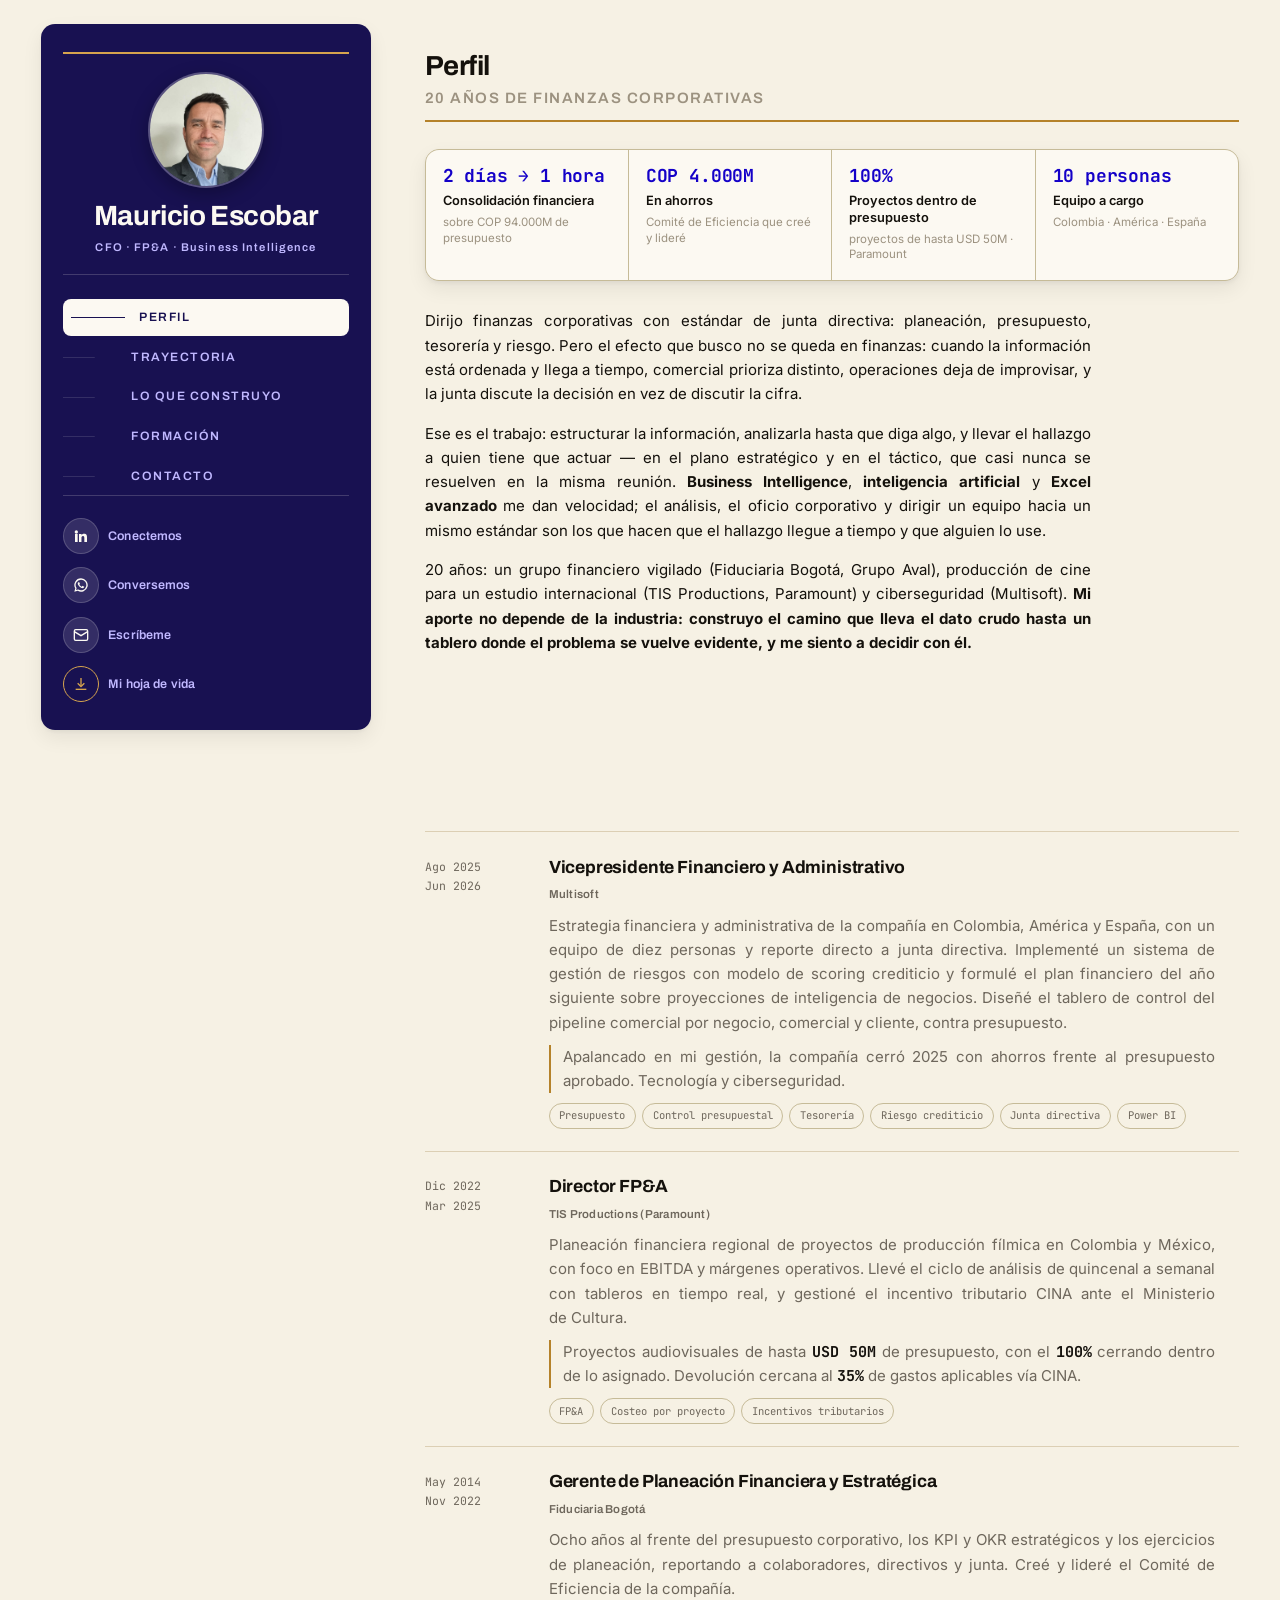
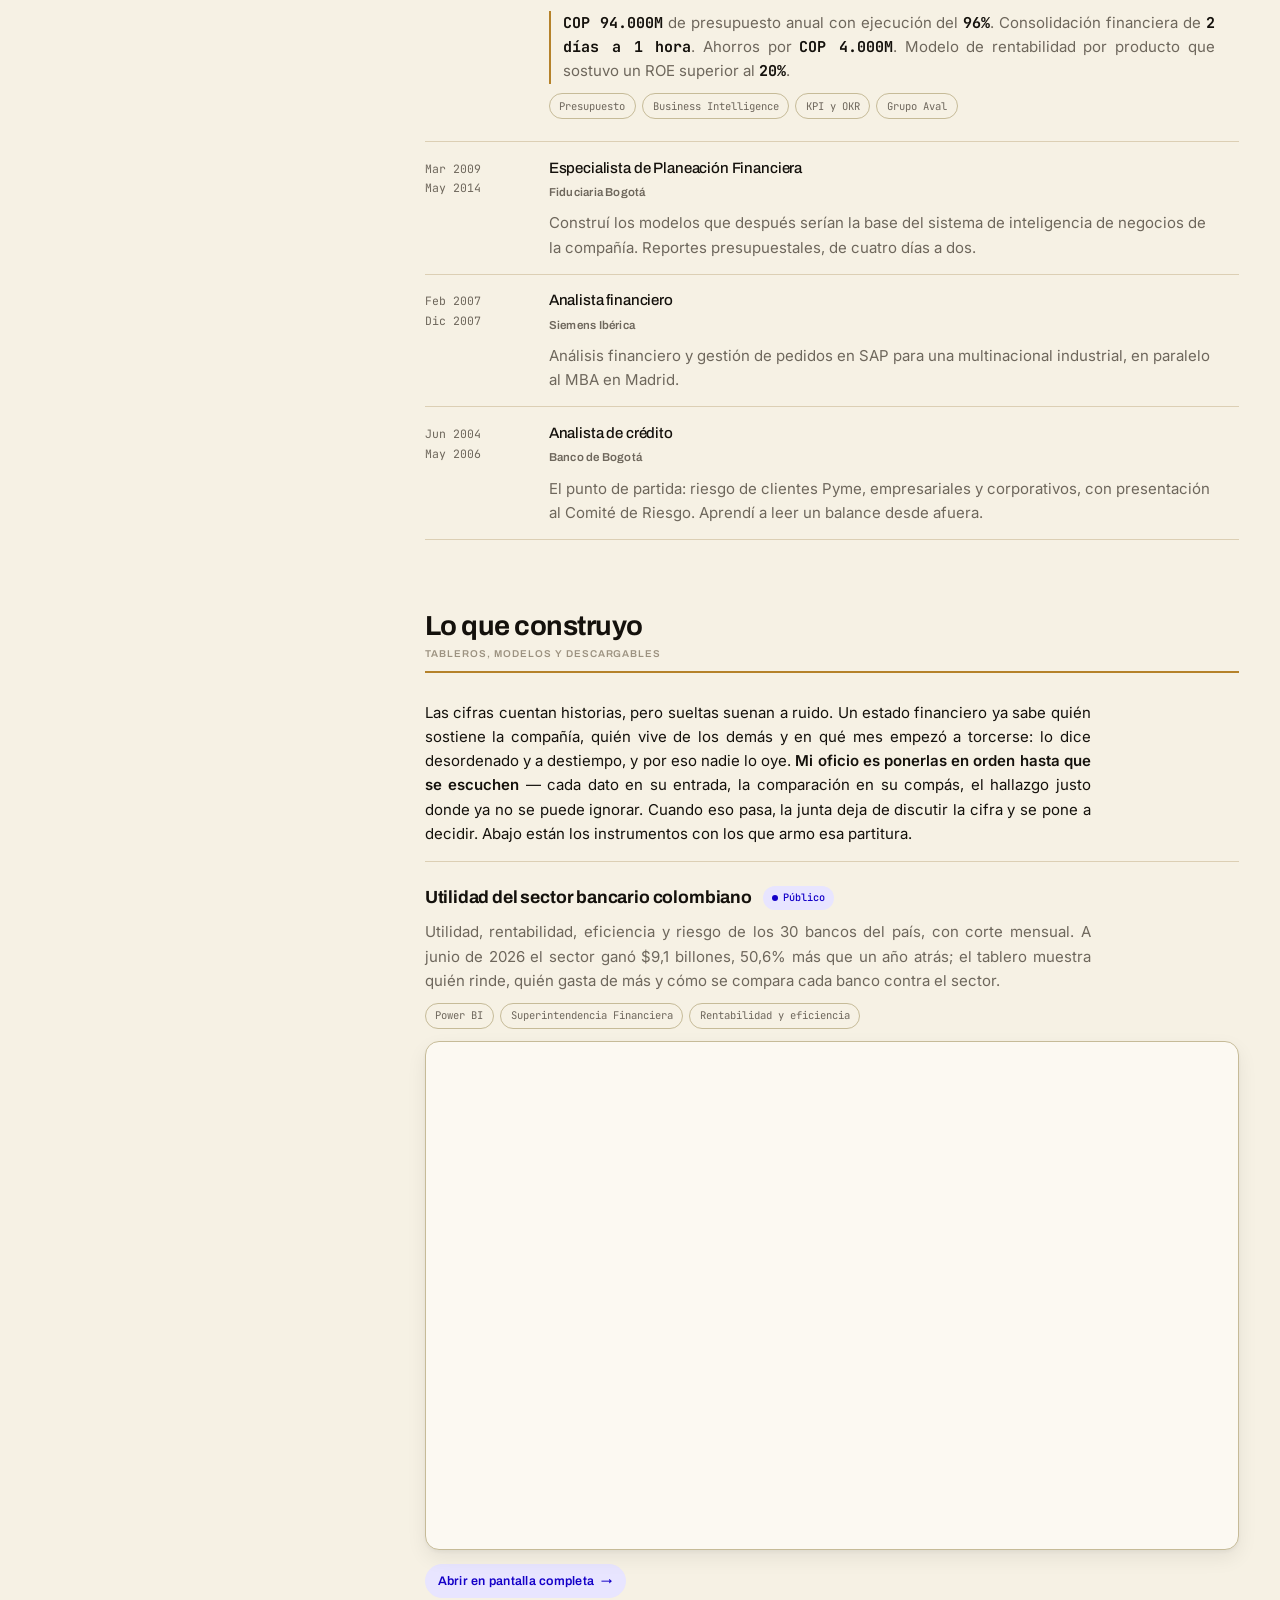
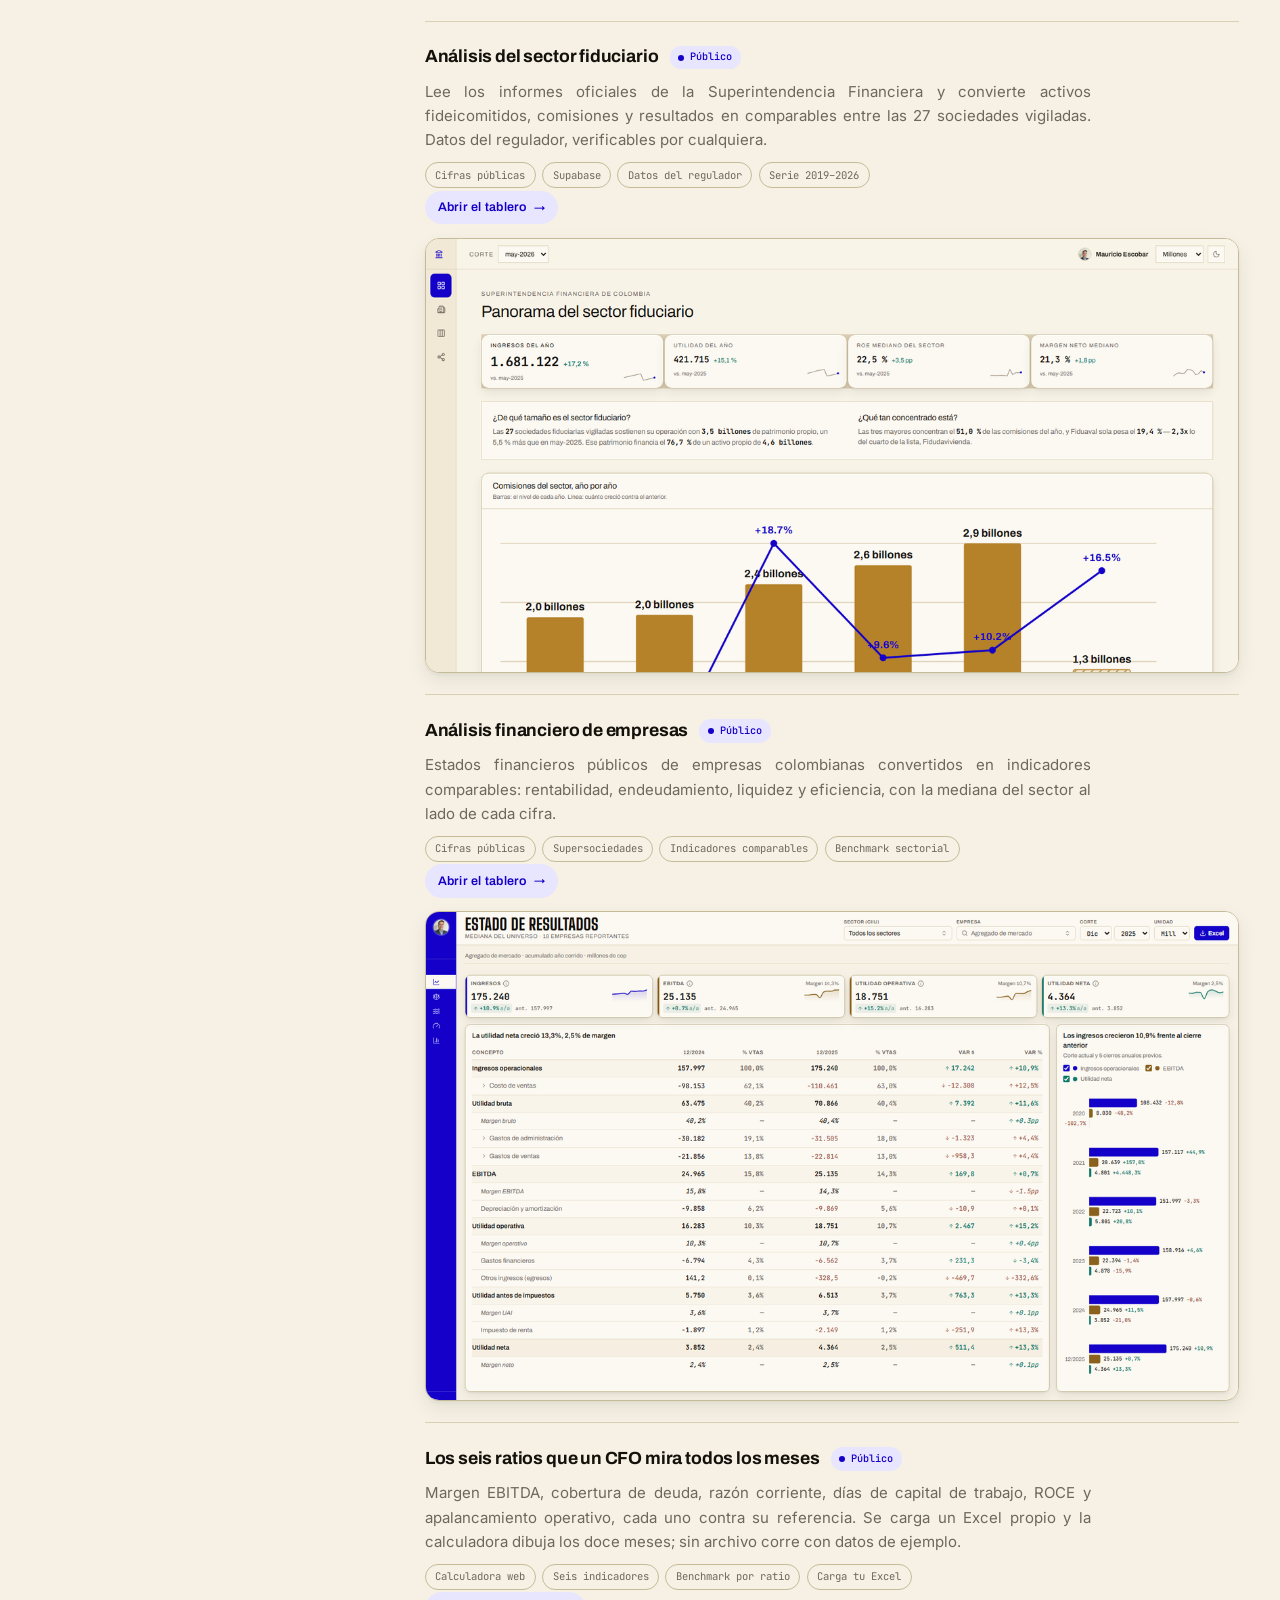
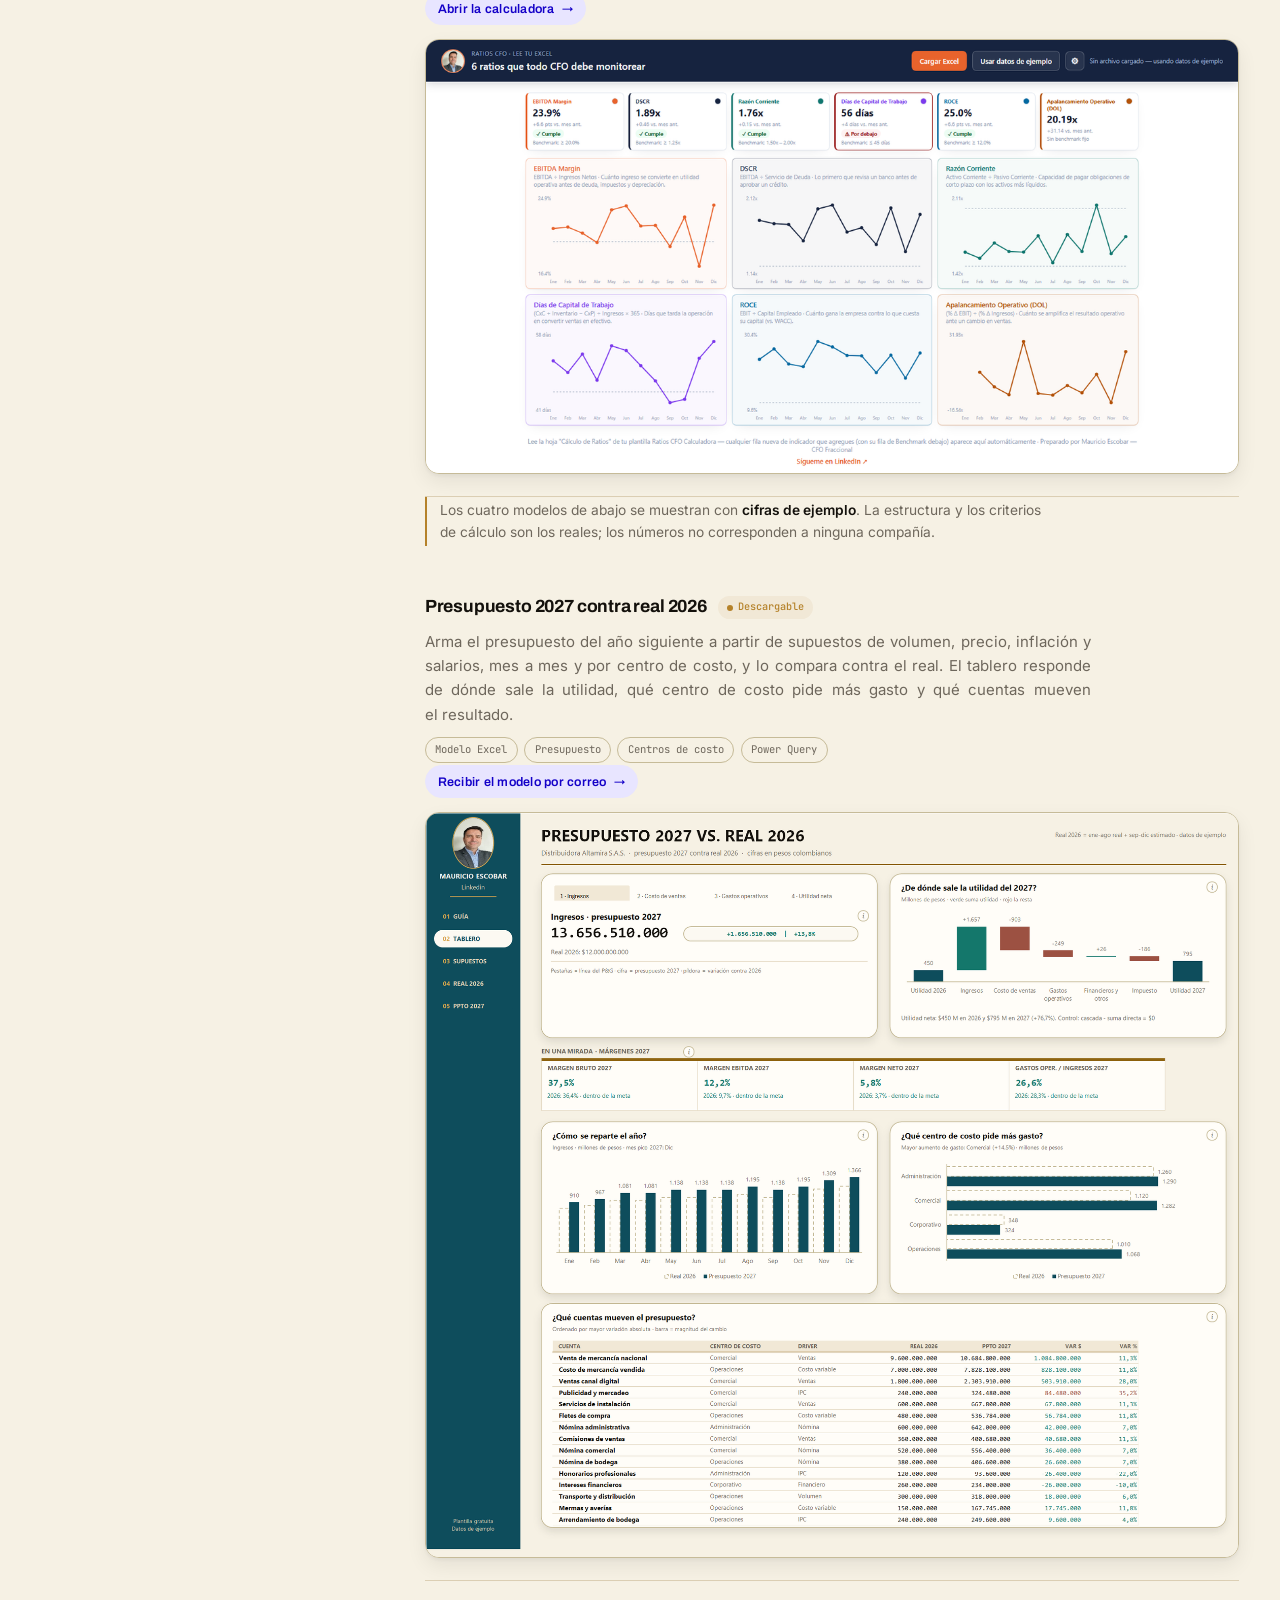
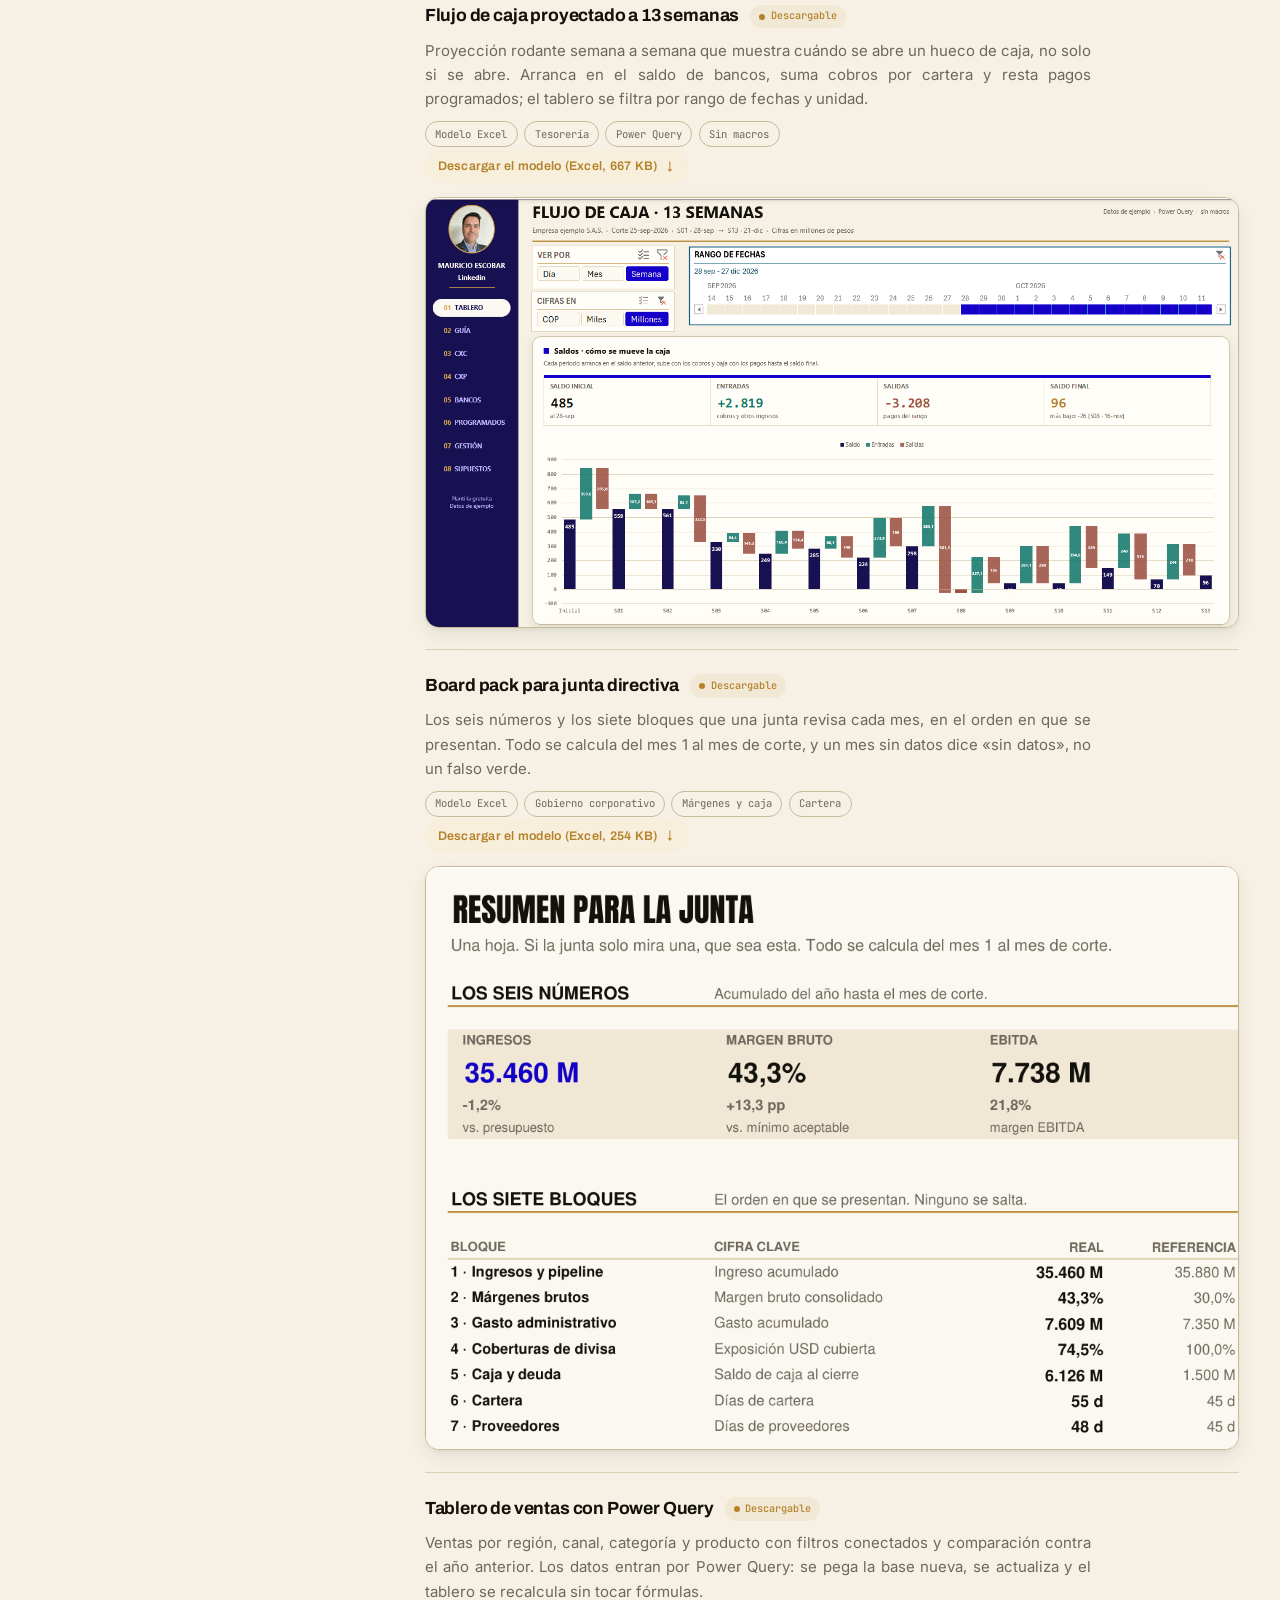
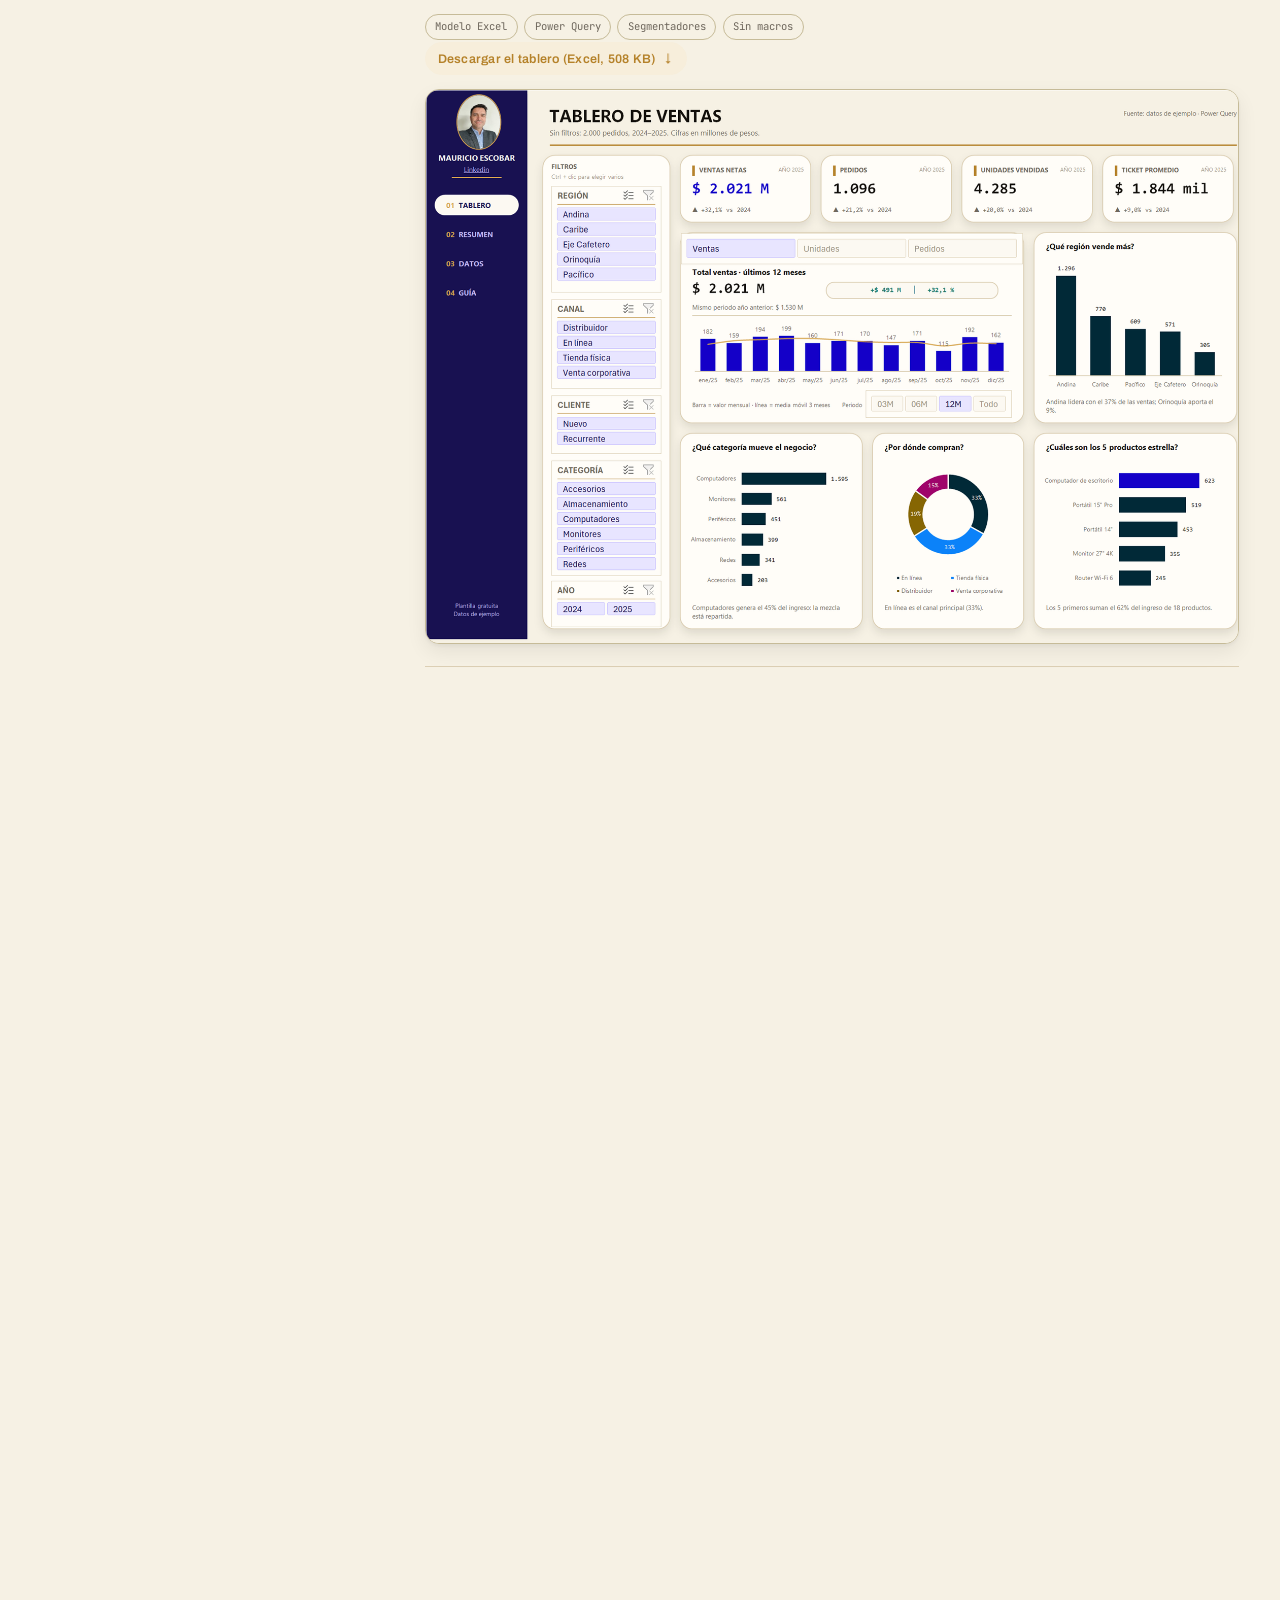
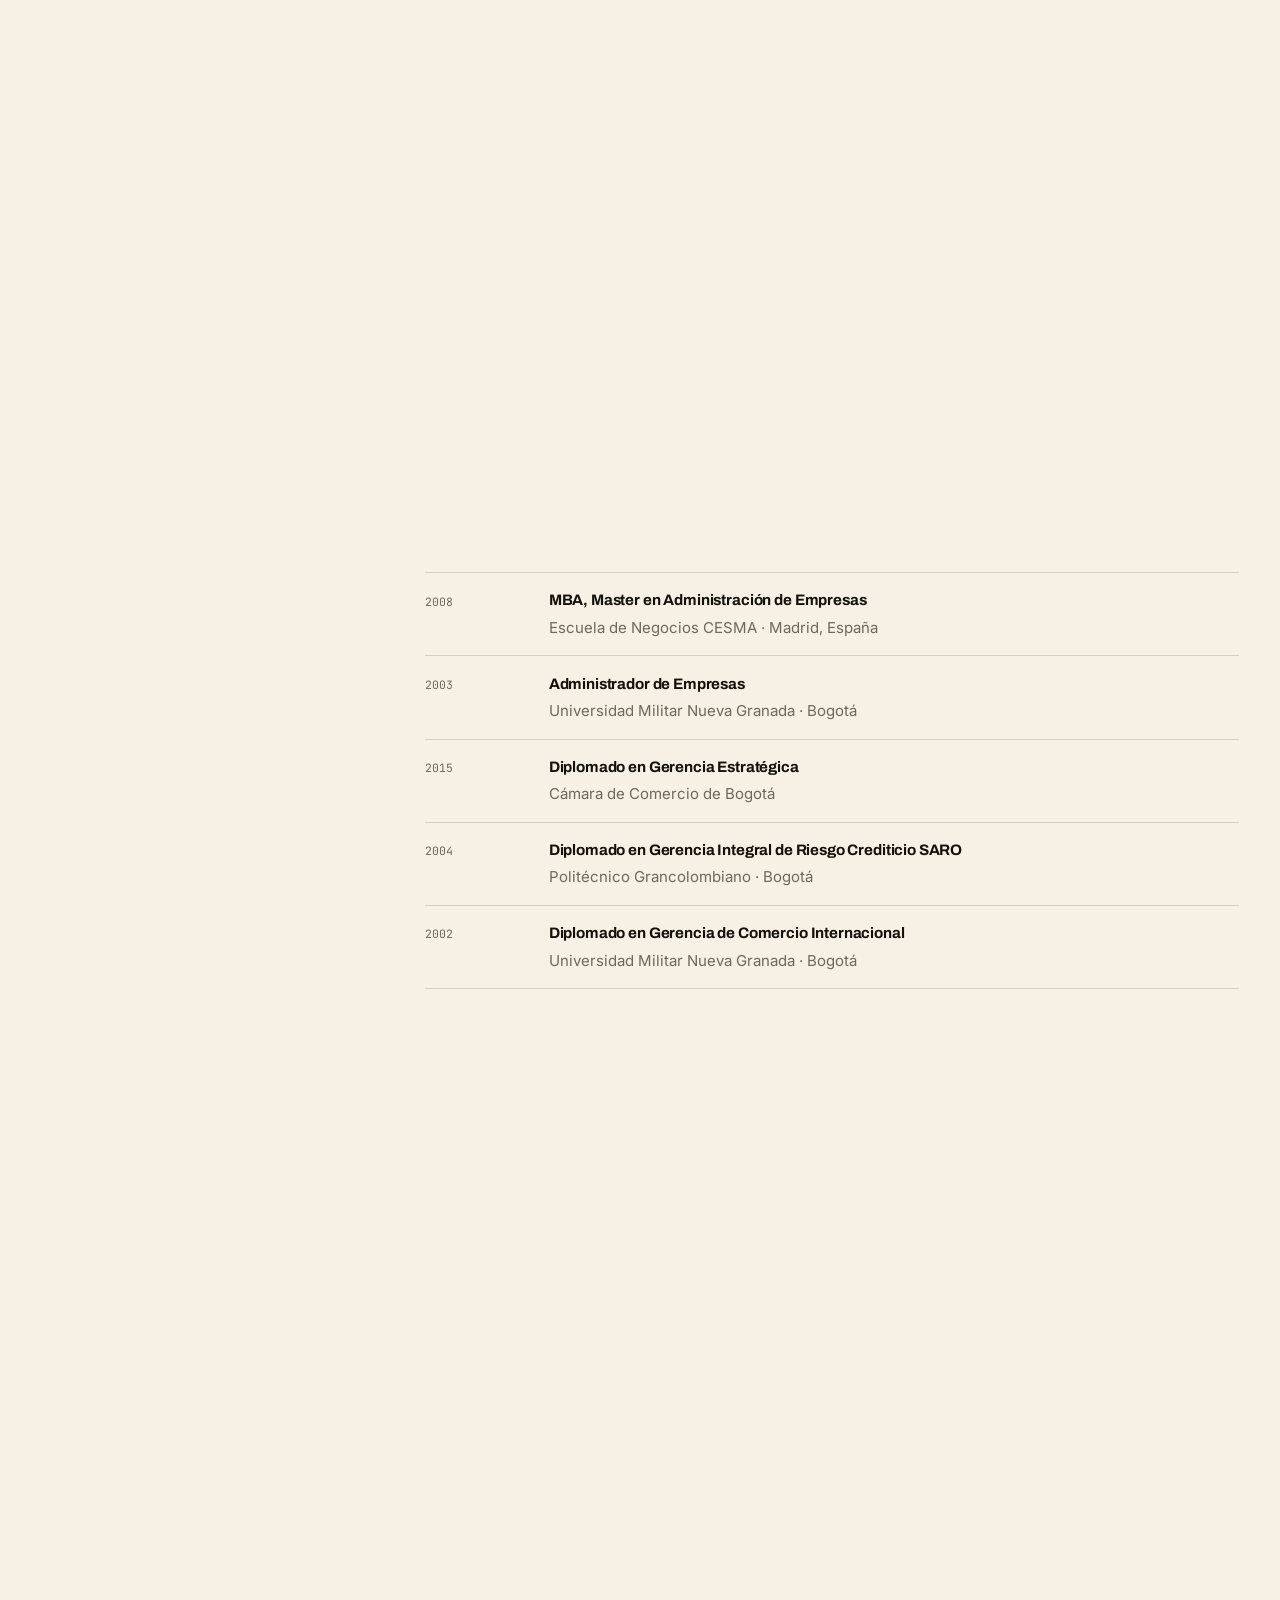
==== commit c20f5c0c: "Cafe con cifras e imagen, informe de bancos incrustado, sin pagina de paletas Co-Authored-By: Claude" ====
--- a/index.html
+++ b/index.html
@@ -24,7 +24,7 @@
 <link rel="preconnect" href="https://fonts.googleapis.com">
 <link rel="preconnect" href="https://fonts.gstatic.com" crossorigin>
 <link rel="stylesheet" href="https://fonts.googleapis.com/css2?family=Archivo:wght@400;500;600;700&family=Inter:wght@400;500;600&family=JetBrains+Mono:wght@400;500;700&display=swap">
-<link rel="stylesheet" href="css/home.css?v=53834d32">
+<link rel="stylesheet" href="css/home.css?v=6bc7af1b">
 </head>
 <body>
 <div class="shell" lang="es">
@@ -200,8 +200,8 @@
         <div class="head-line"><h3>Utilidad del sector bancario colombiano</h3><span class="chip chip-pub">Público</span></div>
         <p>Utilidad, rentabilidad, eficiencia y riesgo de los 30 bancos del país, con corte mensual. A junio de 2026 el sector ganó $9,1 billones, 50,6% más que un año atrás; el tablero muestra quién rinde, quién gasta de más y cómo se compara cada banco contra el sector.</p>
         <div class="tags"><span class="tag">Power BI</span><span class="tag">Superintendencia Financiera</span><span class="tag">Rentabilidad y eficiencia</span></div>
-        <a class="abrir" href="https://app.powerbi.com/view?r=eyJrIjoiNDkyMWVmMmUtMjRiNy00Yjc5LWFiZDktYTc0ODIxMDdlMDczIiwidCI6ImQ2NDZkM2E4LTdiMTUtNGI1My05ZDkyLTk4MTVmZDYyNzAyYyIsImMiOjR9&amp;pageName=MEBPortada" target="_blank" rel="noopener">Abrir el informe<span class="flecha" aria-hidden="true">→</span></a>
-        <div class="thumb thumb-full"><img src="assets/img/modelos/05-powerbi-bancos-jun2026.png" alt="Informe del sector bancario a junio de 2026: utilidad, ROE, eficiencia, calidad de cartera y cuadrante de rentabilidad contra eficiencia por banco" loading="lazy"></div>
+        <div class="thumb thumb-embed"><iframe src="https://app.powerbi.com/view?r=eyJrIjoiNDkyMWVmMmUtMjRiNy00Yjc5LWFiZDktYTc0ODIxMDdlMDczIiwidCI6ImQ2NDZkM2E4LTdiMTUtNGI1My05ZDkyLTk4MTVmZDYyNzAyYyIsImMiOjR9&amp;pageName=MEBPortada" title="Informe interactivo del sector bancario colombiano" loading="lazy" allowfullscreen></iframe></div>
+        <a class="abrir" href="https://app.powerbi.com/view?r=eyJrIjoiNDkyMWVmMmUtMjRiNy00Yjc5LWFiZDktYTc0ODIxMDdlMDczIiwidCI6ImQ2NDZkM2E4LTdiMTUtNGI1My05ZDkyLTk4MTVmZDYyNzAyYyIsImMiOjR9&amp;pageName=MEBPortada" target="_blank" rel="noopener">Abrir en pantalla completa<span class="flecha" aria-hidden="true">→</span></a>
               </div>
     </div>
     <div class="row row-pieza">
@@ -272,9 +272,12 @@
 
     <div class="row row-pieza">
       <div>
-        <div class="head-line"><h3>Modelo financiero para un café de barrio</h3><span class="chip chip-priv">Privado</span></div>
-        <p>Asesoría voluntaria a un café de barrio que acaba de abrir su local: cuántas tazas al día necesita vender para sostenerse, flujo de caja a doce meses con la deuda incluida y tres escenarios de venta. El modelo le dice al dueño qué número mirar cada semana. Las cifras son del emprendedor y no se publican.</p>
-        <div class="tags"><span class="tag tag-tipo">Voluntariado</span><span class="tag">Punto de equilibrio</span><span class="tag">Flujo de caja</span><span class="tag">Escenarios</span></div>
+        <div class="head-line"><h3>Reactivación de un café después del terremoto</h3><span class="chip chip-priv">Voluntariado</span></div>
+        <p>Soy asesor financiero voluntario en Mentes a la Obra, el programa que acompaña a pequeños negocios del área de Pereira a levantarse después del terremoto y a reactivar la economía local. Me correspondió un café de barrio que pasó de vender 120 tazas al día a 20. El dueño tenía una sola pregunta —¿cuándo volvemos a ganar?— y el modelo se la responde.</p>
+        <p>Necesita 78 tazas diarias para no perder, 87 si se cuenta la cuota de la deuda. En el escenario medio la operación vuelve a dar utilidad en abril de 2027, pero antes la caja toca fondo en −$25,9 millones: ese es el número que hay que financiar, y no se veía en ninguna parte. El modelo trae tres escenarios, flujo a doce meses y a trece semanas, y una hoja de captura diaria para que el dueño compare cada día las tazas vendidas contra las que necesita.</p>
+        <p class="nota-datos"><strong>Cifras ficticias.</strong> La estructura y los cálculos son los del modelo entregado; los números se muestran solo como ilustración y el nombre del negocio se omite.</p>
+        <div class="tags"><span class="tag tag-tipo">Voluntariado</span><span class="tag">Reactivación económica</span><span class="tag">Punto de equilibrio</span><span class="tag">Flujo de caja</span><span class="tag">Escenarios</span></div>
+        <div class="thumb thumb-full"><img src="assets/img/modelos/12-cafe-reactivacion.png" alt="Tablero del café: tazas diarias para no perder, resultado del mes, caja mínima a doce meses, y gráficos de escenarios de tazas, caja al cierre de cada mes y EBITDA mensual" loading="lazy"></div>
       </div>
     </div>
     <div class="row row-pieza">
--- a/css/home.css
+++ b/css/home.css
@@ -902,3 +902,10 @@
 @media (prefers-reduced-motion: reduce){
   .js [data-entra]{opacity:1; transform:none; transition:none;}
 }
+
+/* Informe de Power BI incrustado (decisión de Mauricio, 2026-10-01): el
+   informe vivo reemplaza a la captura. 16:10 deja ver la página completa con
+   la barra de navegación de Power BI; en móvil se alarga para que se lea. */
+.row .thumb-embed{aspect-ratio:16/10; margin-bottom:.75rem;}
+.row .thumb-embed iframe{width:100%; height:100%; border:0; display:block;}
+@media (max-width:640px){ .row .thumb-embed{aspect-ratio:4/5;} }
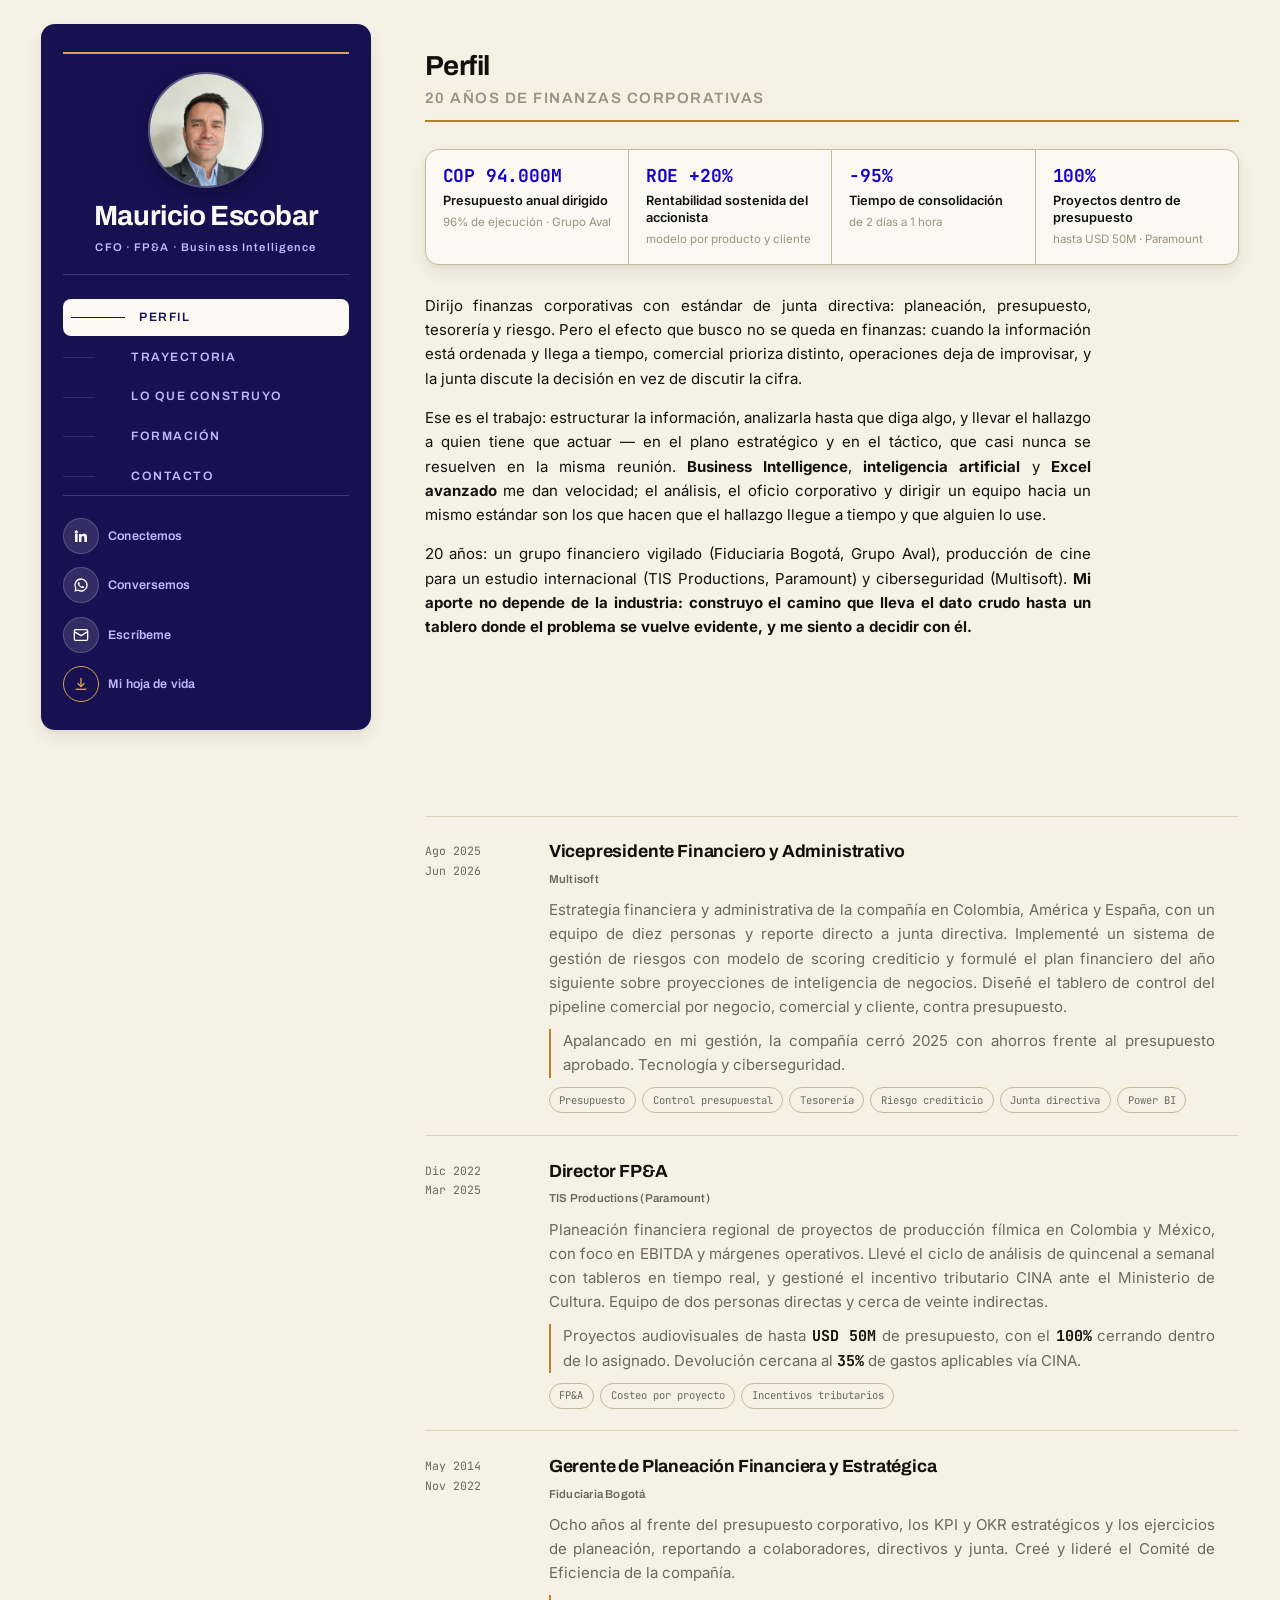
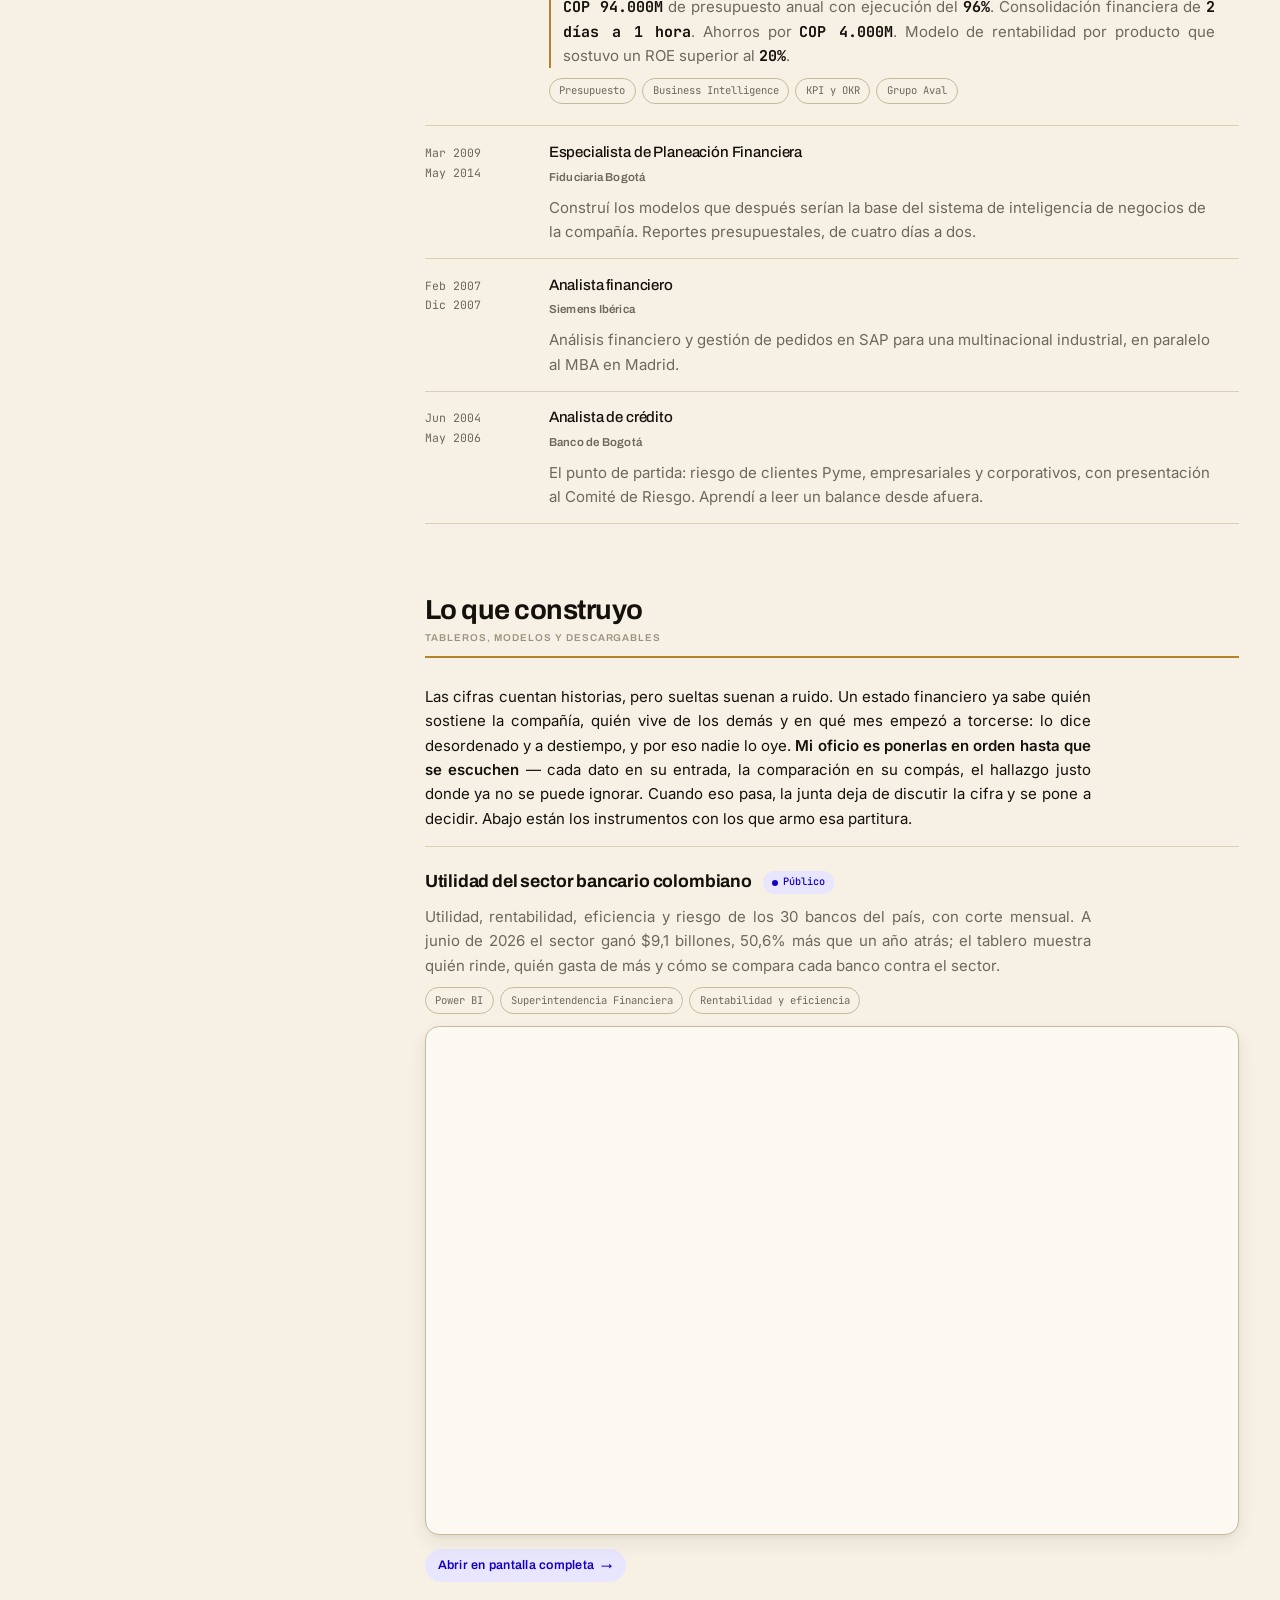
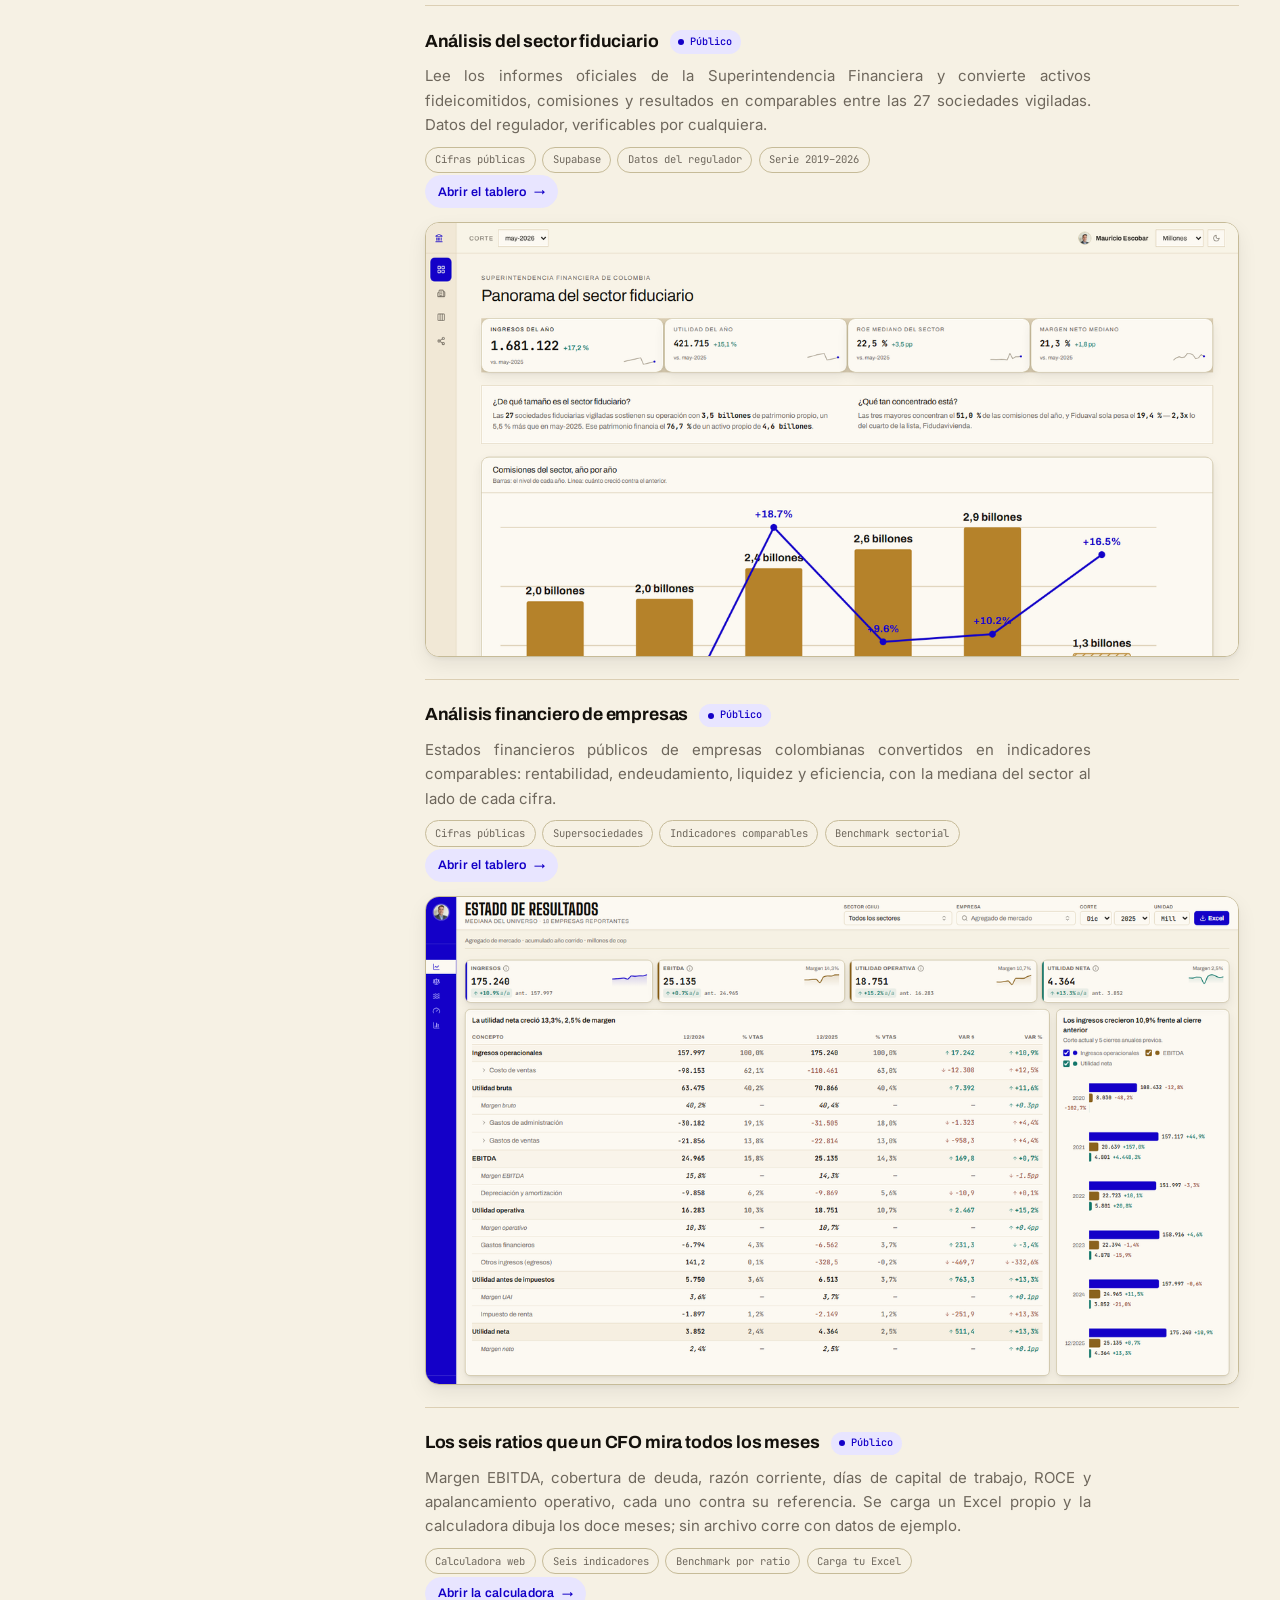
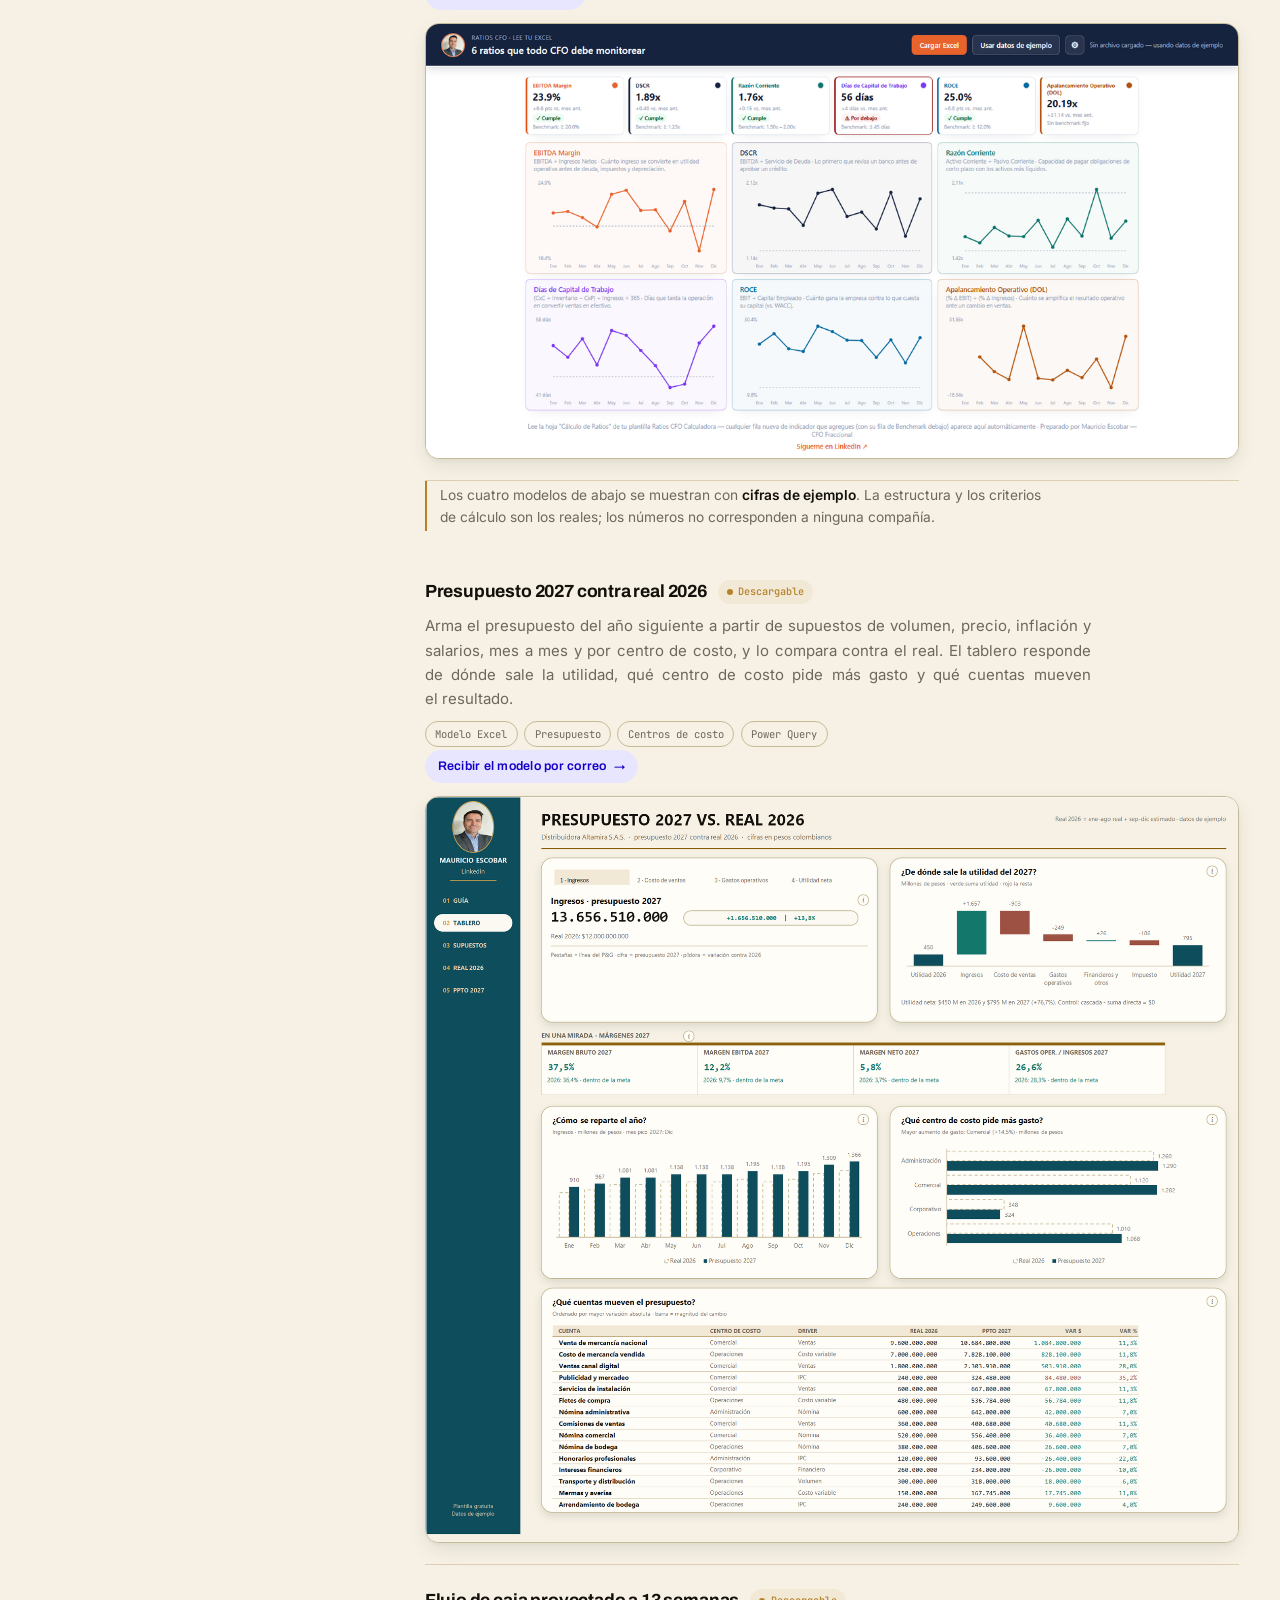
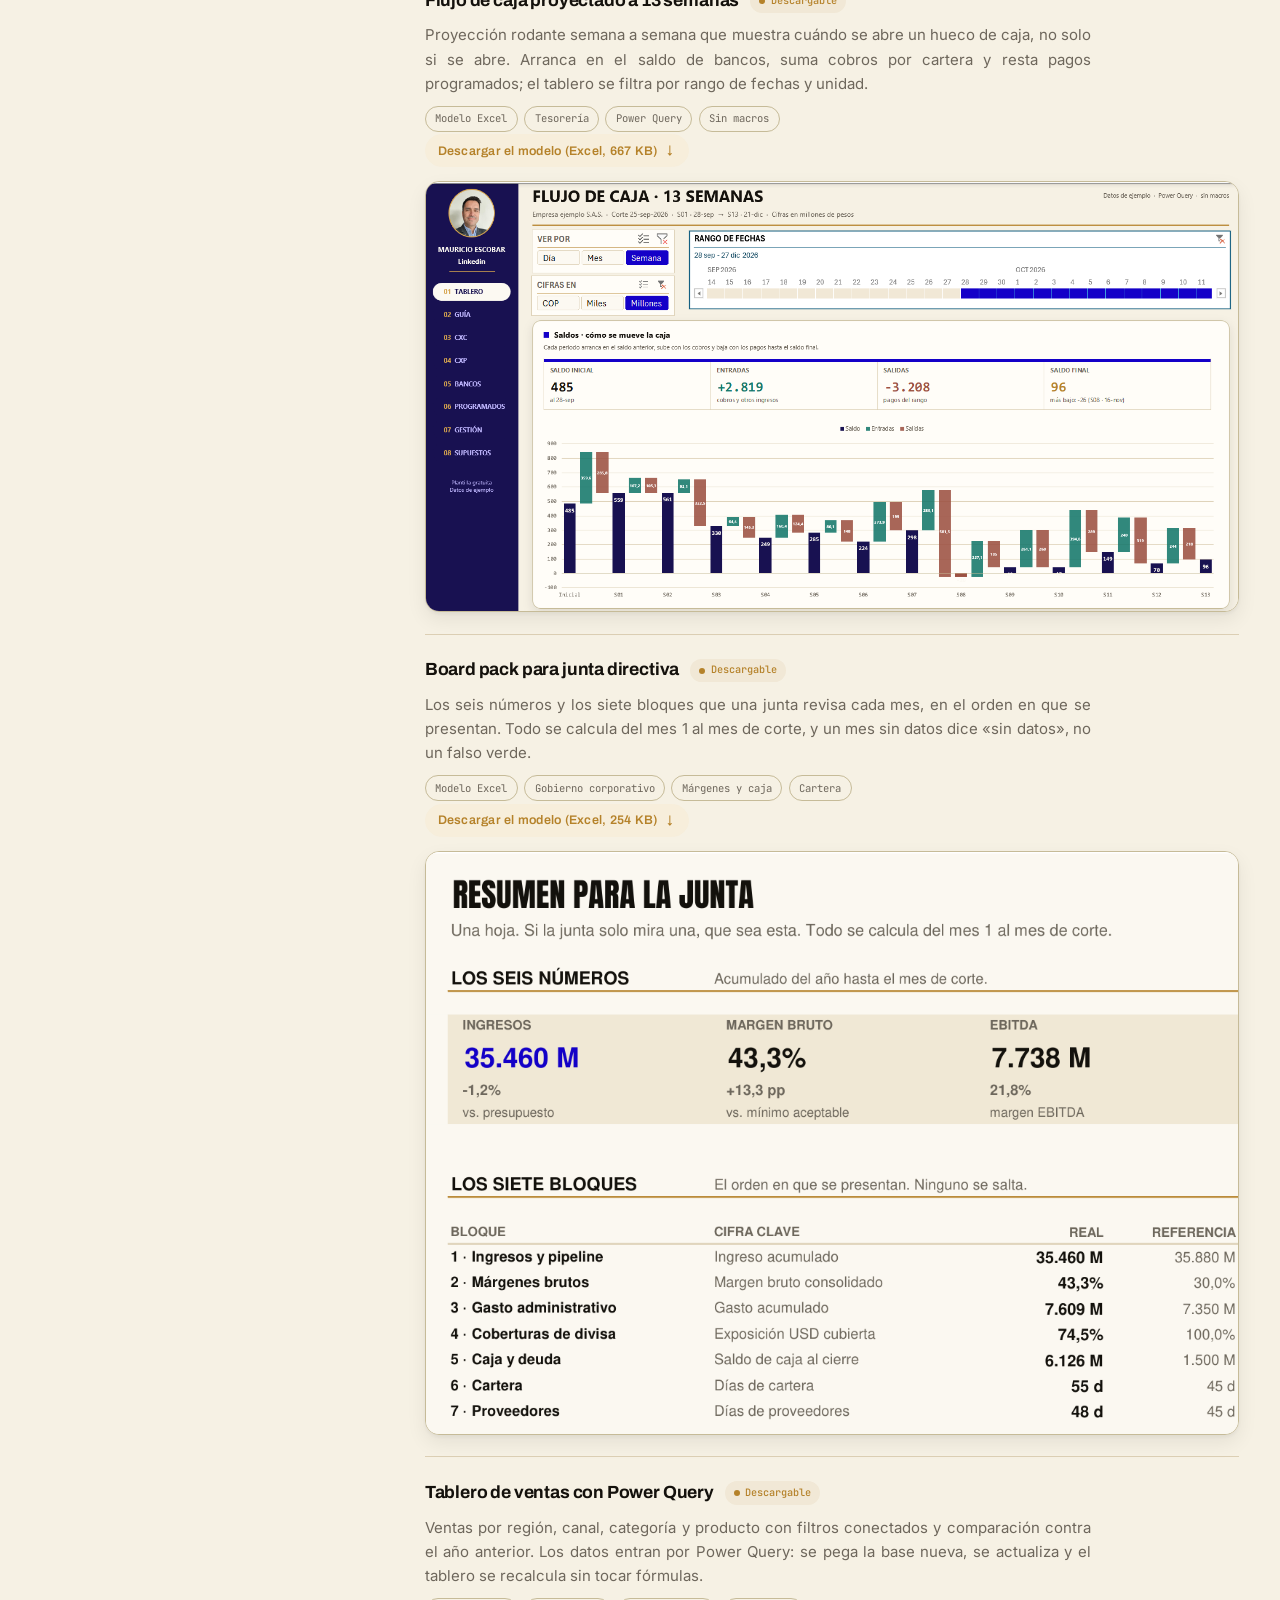
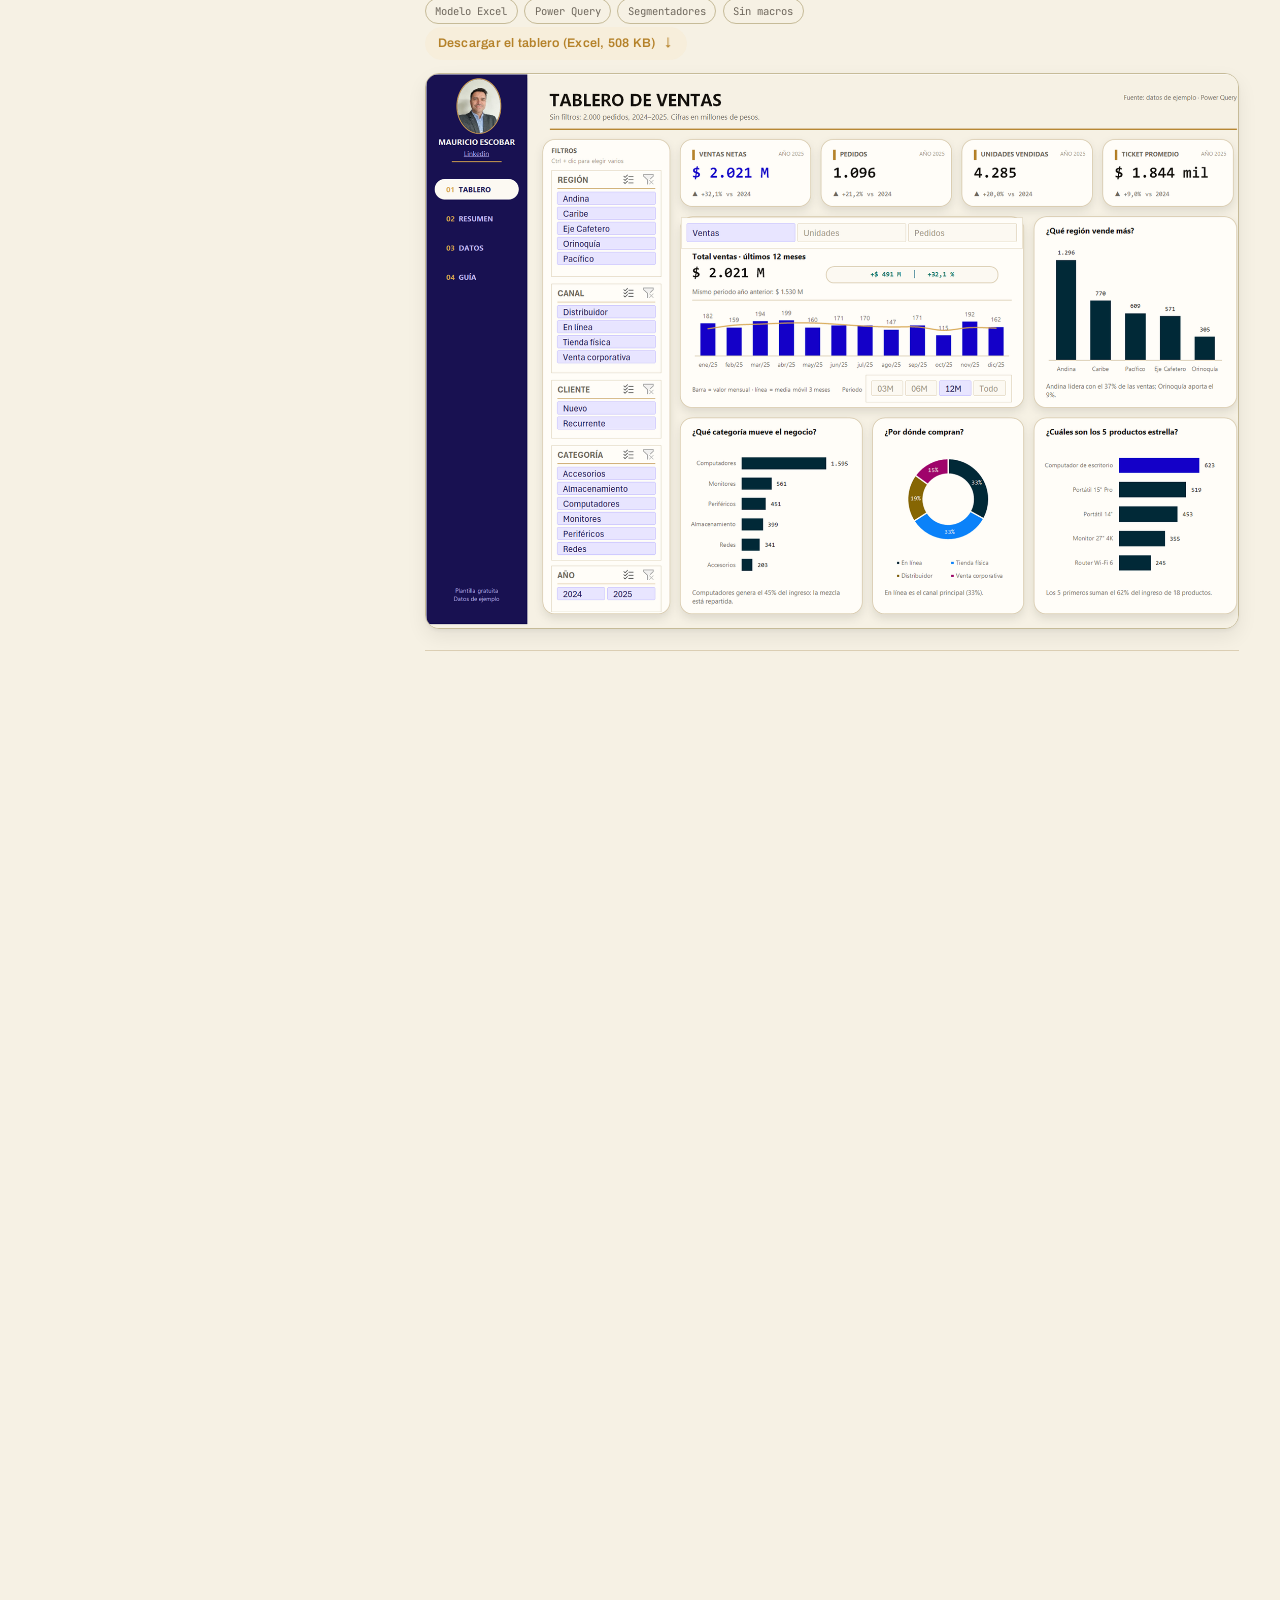
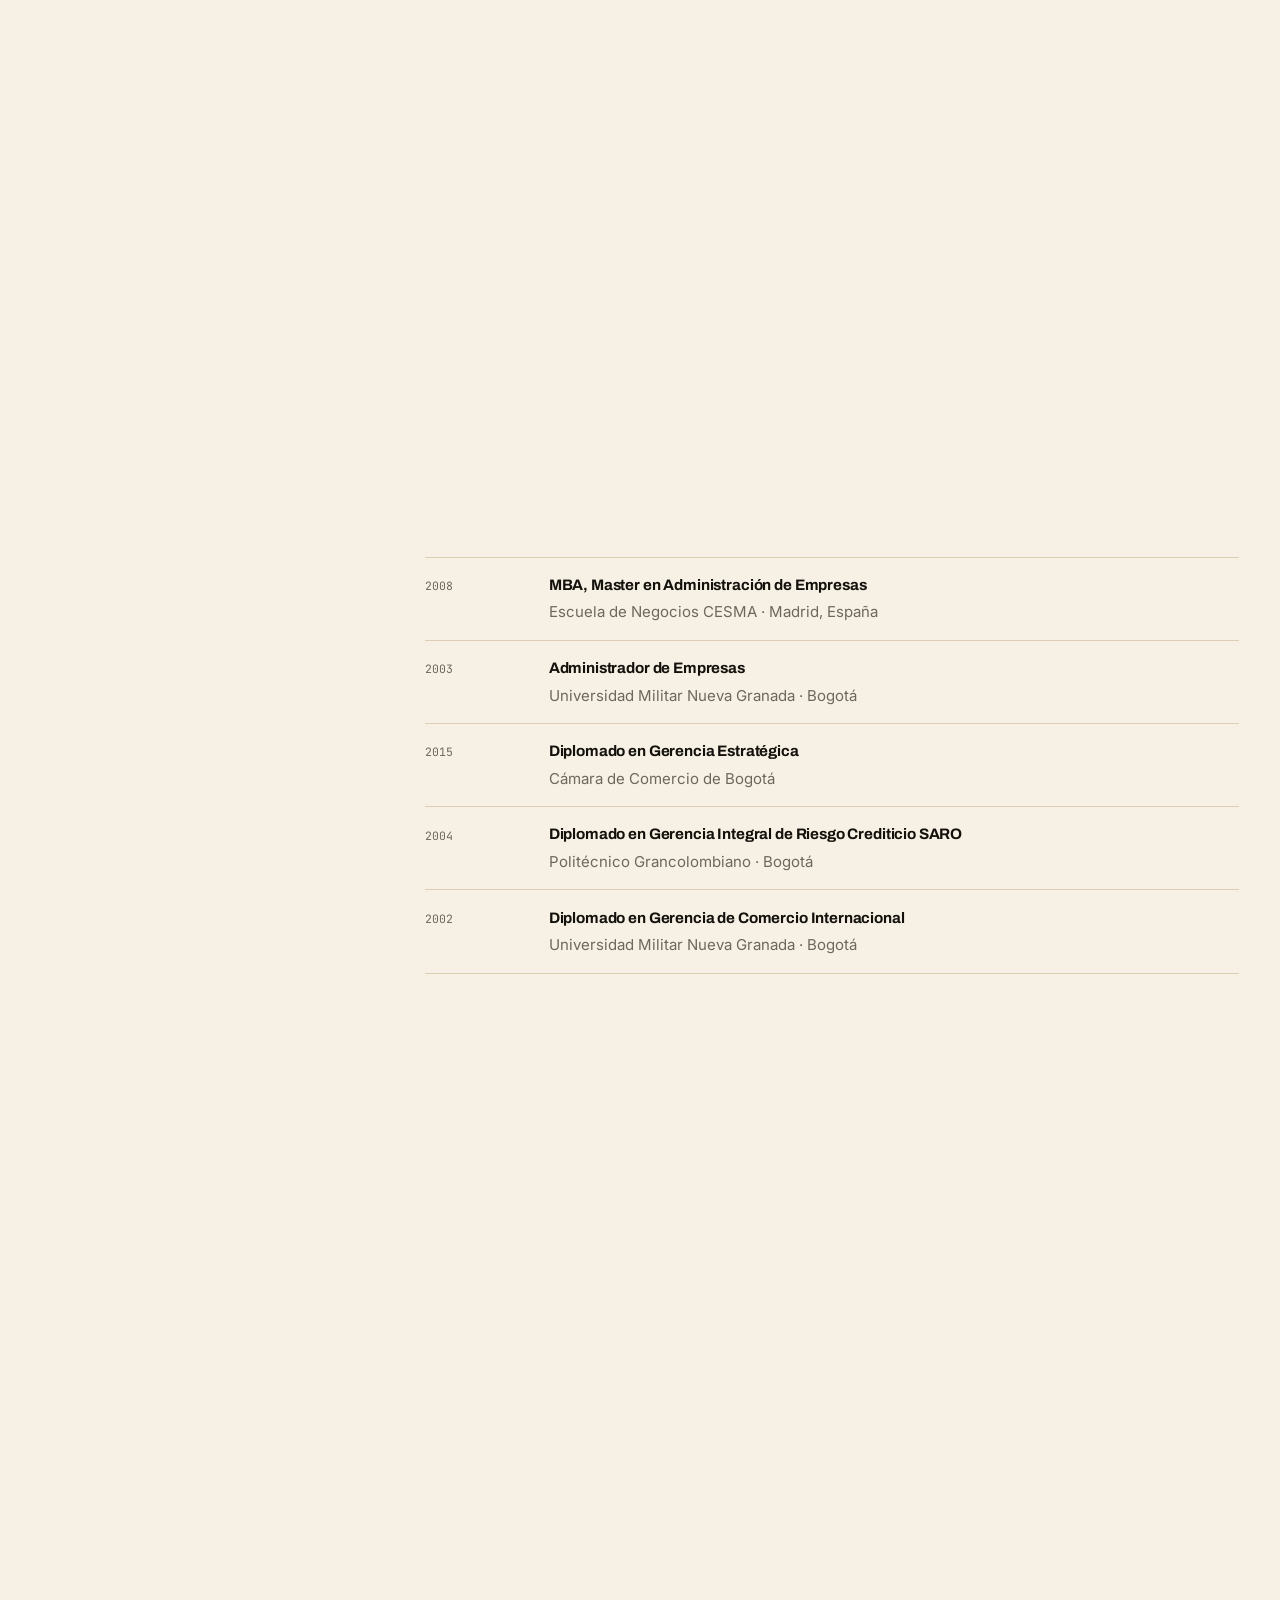
==== commit 05e31146: "Cifras del perfil: escala y rentabilidad Co-Authored-By: Claude Opus 5.5 <noreply@anthropic.com>" ====
--- a/index.html
+++ b/index.html
@@ -83,10 +83,10 @@
     <div class="sec-texto"><h2>Perfil</h2><p class="sec-sub">20 años de finanzas corporativas</p></div>
   </div>
   <div class="figures">
-    <div><b>2 días → 1 hora</b><span>Consolidación financiera</span><em>sobre COP 94.000M de presupuesto</em></div>
-    <div><b>COP 4.000M</b><span>En ahorros</span><em>Comité de Eficiencia que creé y lideré</em></div>
-    <div><b>100%</b><span>Proyectos dentro de presupuesto</span><em>proyectos de hasta USD 50M · Paramount</em></div>
-    <div><b>10 personas</b><span>Equipo a cargo</span><em>Colombia · América · España</em></div>
+    <div><b>COP 94.000M</b><span>Presupuesto anual dirigido</span><em>96% de ejecución · Grupo Aval</em></div>
+    <div><b>ROE +20%</b><span>Rentabilidad sostenida del accionista</span><em>modelo por producto y cliente</em></div>
+    <div><b>−95%</b><span>Tiempo de consolidación</span><em>de 2 días a 1 hora</em></div>
+    <div><b>100%</b><span>Proyectos dentro de presupuesto</span><em>hasta USD 50M · Paramount</em></div>
   </div>
   <p class="lede">Dirijo finanzas corporativas con estándar de junta directiva: planeación, presupuesto,
   tesorería y riesgo. Pero el efecto que busco no se queda en finanzas: cuando la información está
@@ -133,7 +133,8 @@
         <p class="org">TIS Productions (Paramount)</p>
         <p>Planeación financiera regional de proyectos de producción fílmica en Colombia y México, con foco
         en EBITDA y márgenes operativos. Llevé el ciclo de análisis de quincenal a semanal con tableros en
-        tiempo real, y gestioné el incentivo tributario CINA ante el Ministerio de Cultura.</p>
+        tiempo real, y gestioné el incentivo tributario CINA ante el Ministerio de Cultura. Equipo de dos
+        personas directas y cerca de veinte indirectas.</p>
         <p class="win">Proyectos audiovisuales de hasta <b>USD 50M</b> de presupuesto, con el <b>100%</b>
         cerrando dentro de lo asignado. Devolución cercana al <b>35%</b> de gastos aplicables vía CINA.</p>
         <div class="tags"><span class="tag">FP&amp;A</span><span class="tag">Costeo por proyecto</span><span class="tag">Incentivos tributarios</span></div>
